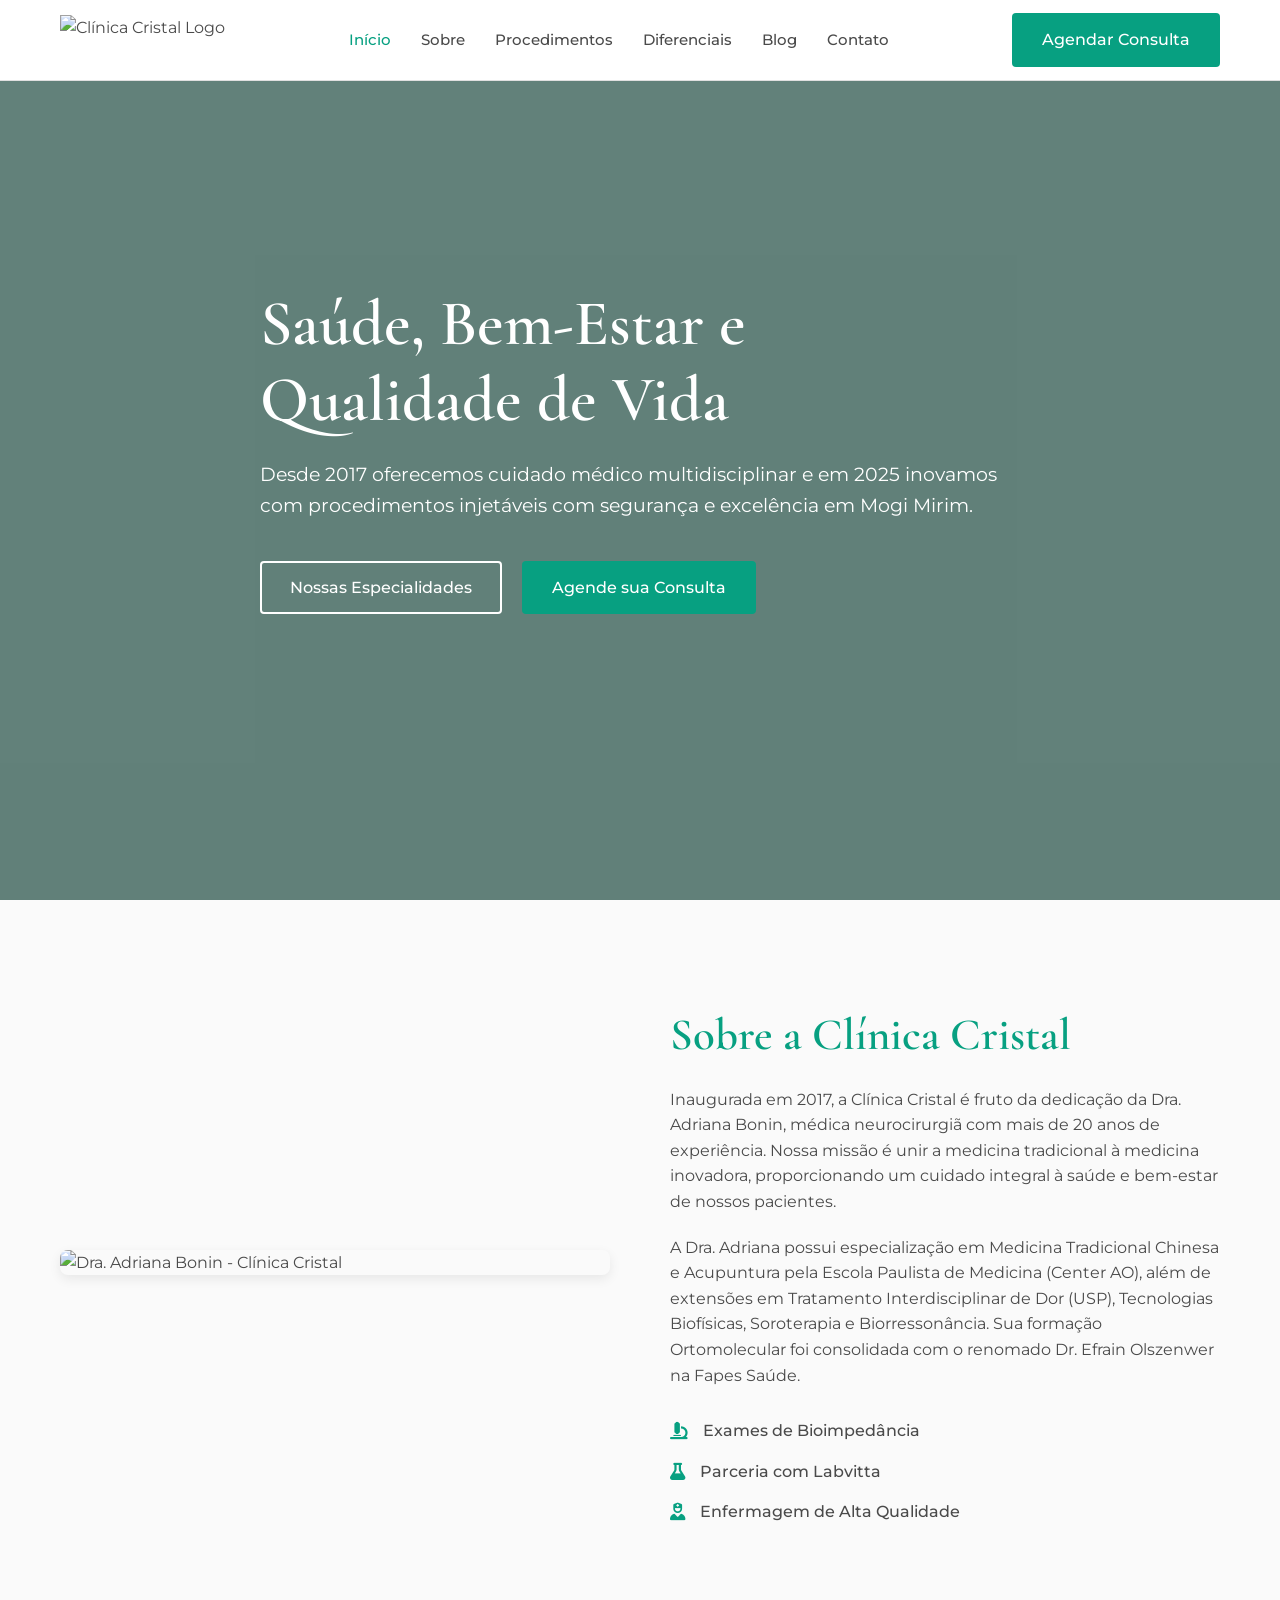
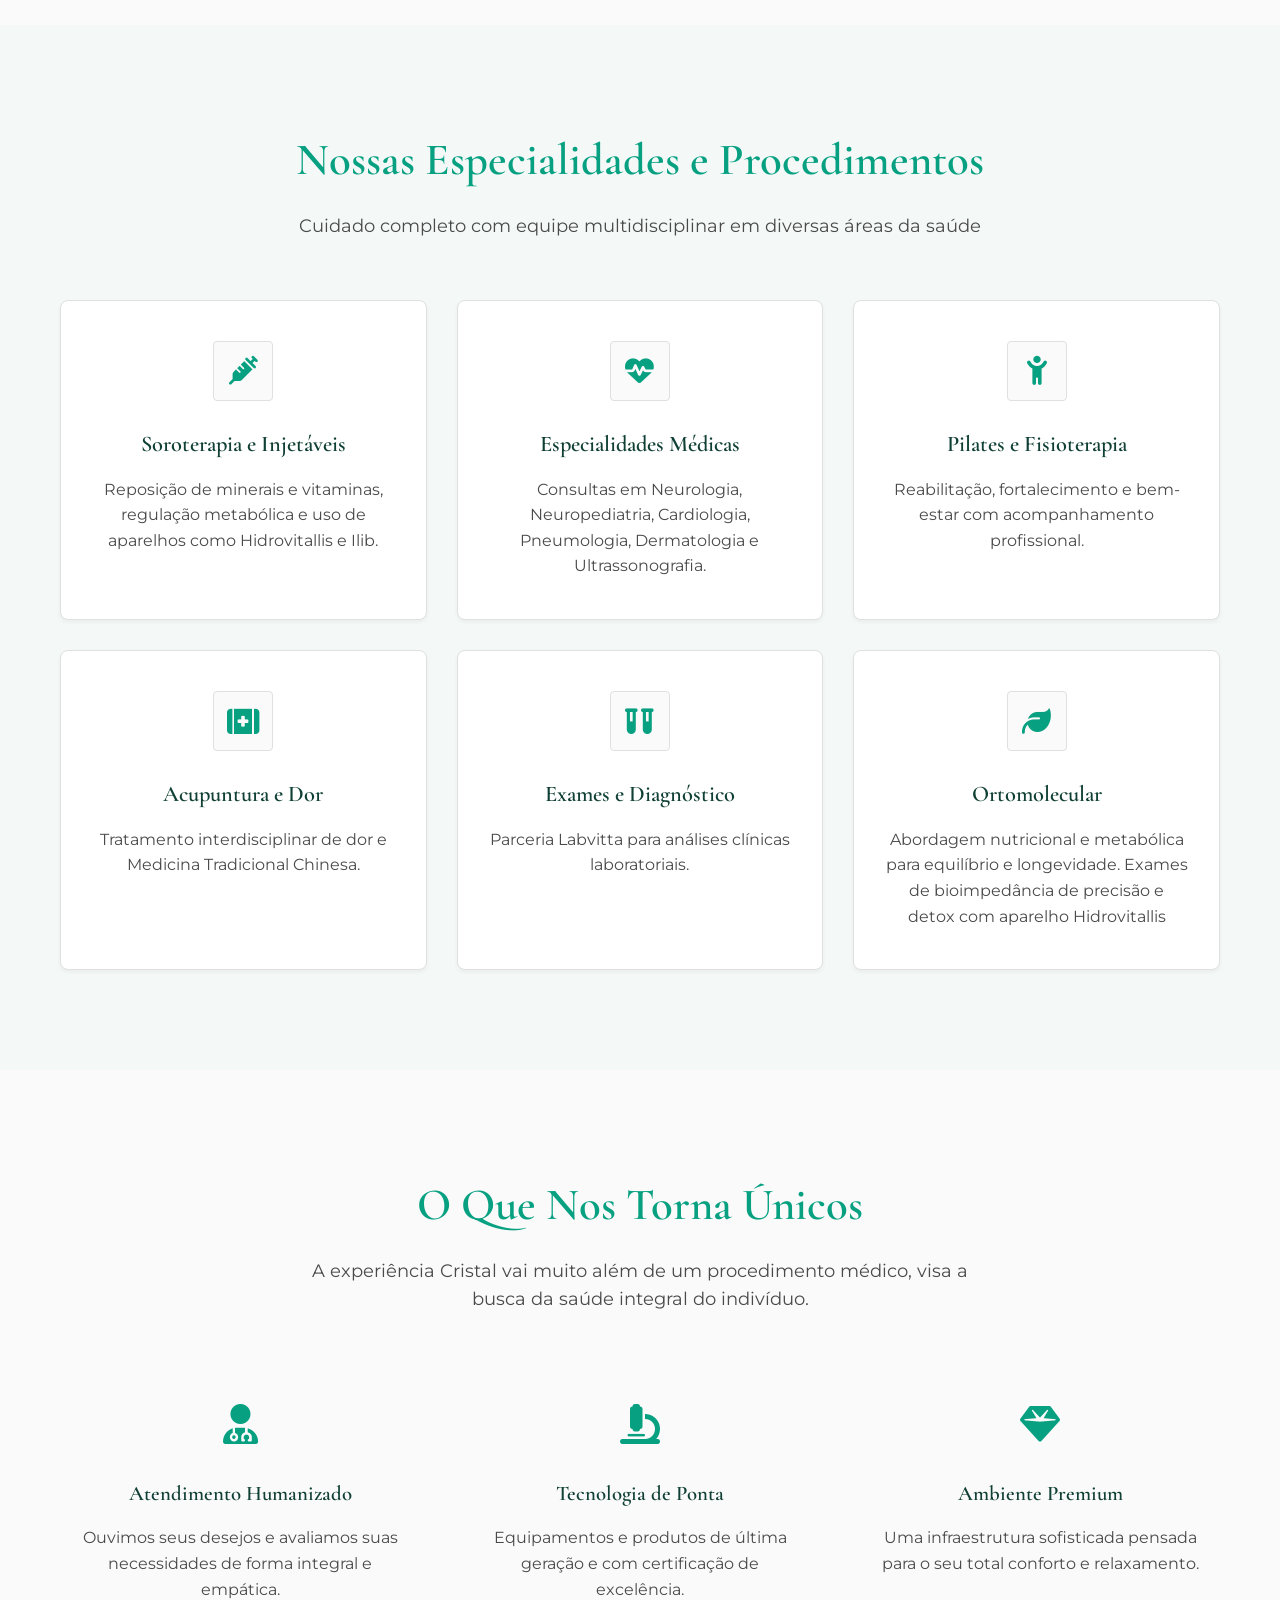
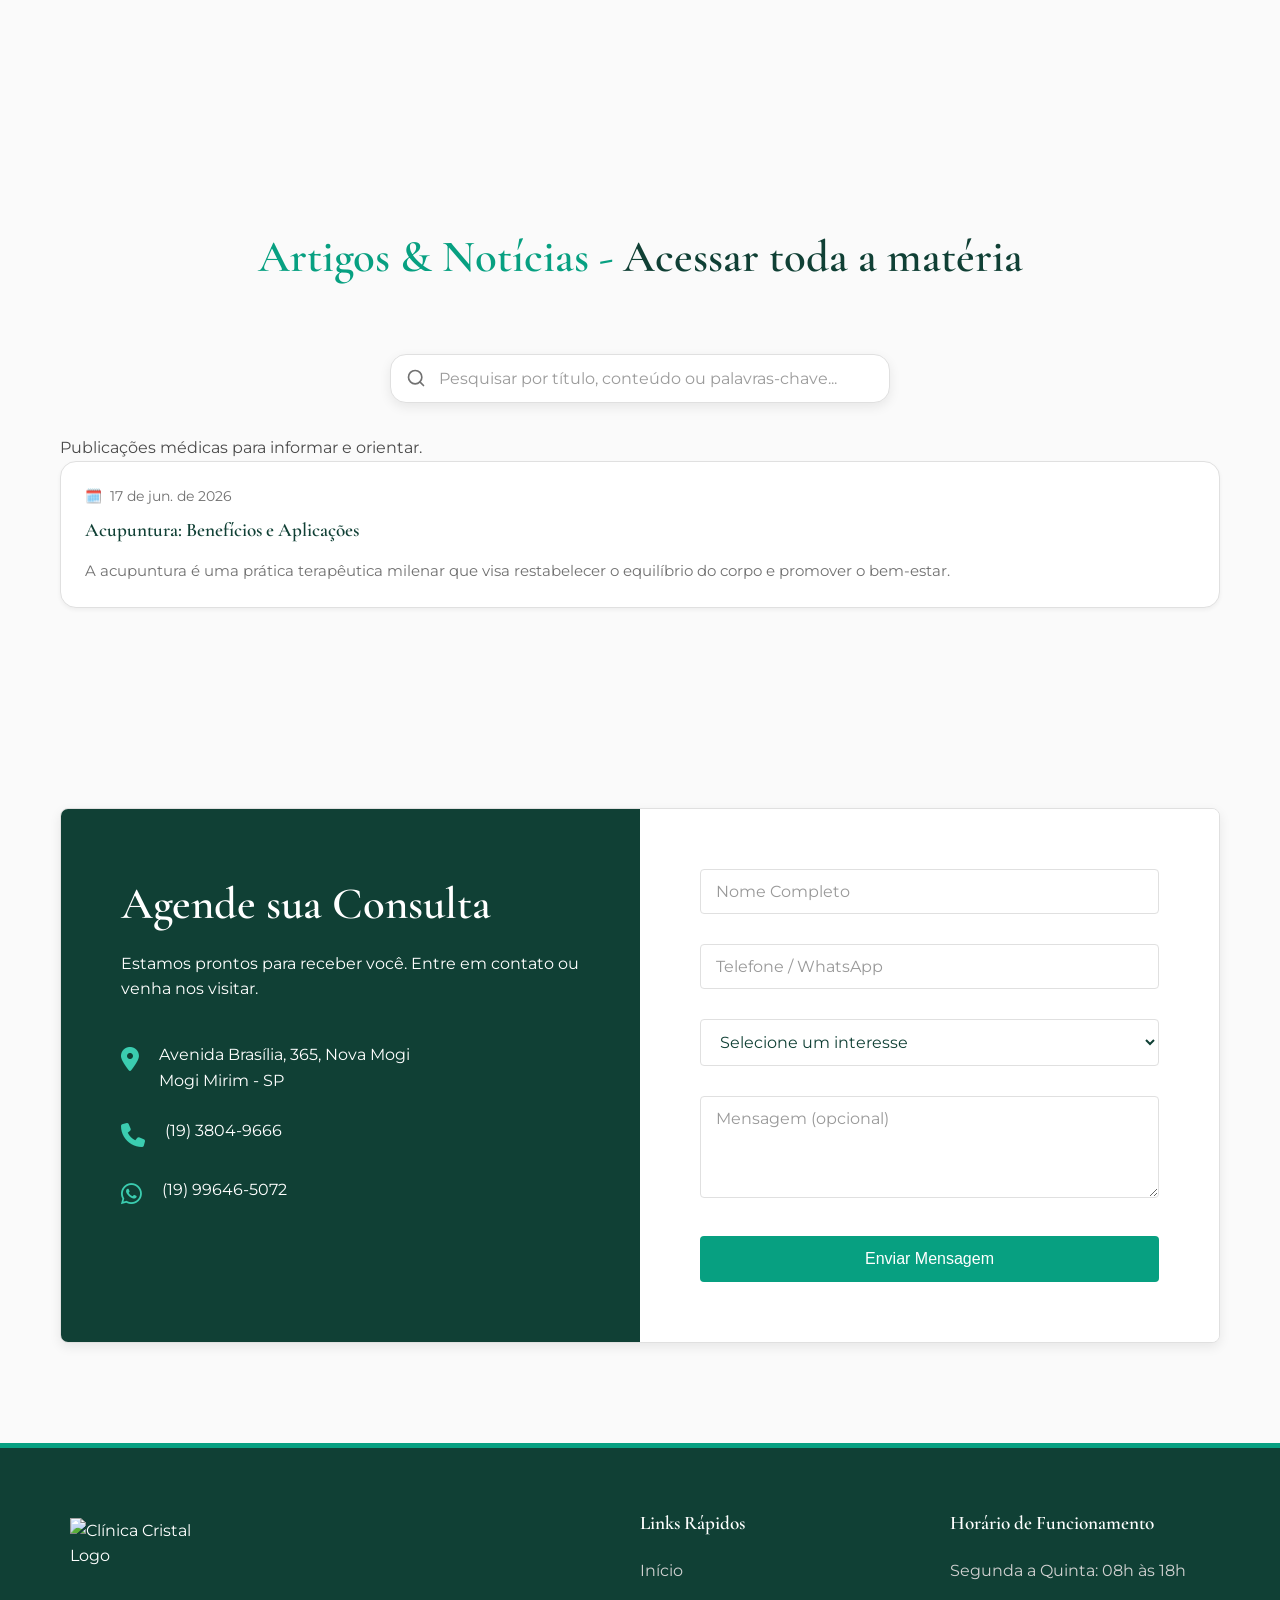
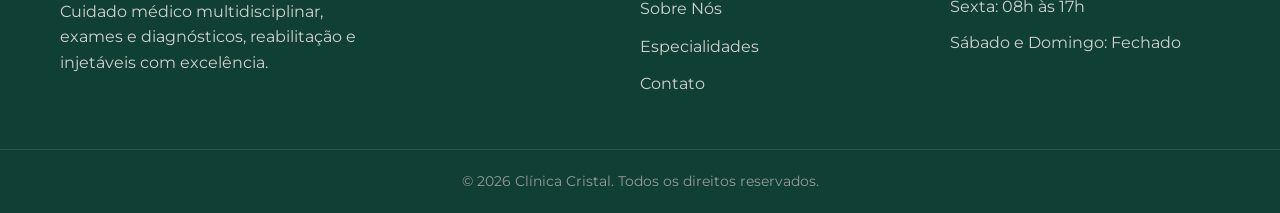
==== index.html @ c0a118e9 "fix: update operating hours in footer for accuracy" ====
<!DOCTYPE html>
<html lang="pt-BR">

<head>
    <meta charset="UTF-8">
    <meta name="viewport" content="width=device-width, initial-scale=1.0">
    <title>Clínica Cristal | Medicina e Injetáveis</title>
    <link rel="stylesheet" href="style.css">
    <link rel="icon" href="assets/favicon.ico" type="image/x-icon">
    <!-- Font Awesome for Icons -->
    <link rel="stylesheet" href="https://cdnjs.cloudflare.com/ajax/libs/font-awesome/6.4.0/css/all.min.css">
    <!-- Google Fonts -->
    <link
        href="https://fonts.googleapis.com/css2?family=Cormorant+Garamond:wght@400;600;700&family=Montserrat:wght@300;400;500;600&display=swap"
        rel="stylesheet">
</head>

<body>

    <!-- Header & Navigation -->
    <header class="header" id="header">
        <div class="container nav-container">
            <a href="#" class="logo">
                <img src="https://i.ibb.co/MyTZbSrk/logo.png" alt="Clínica Cristal Logo">
            </a>

            <nav class="navbar">
                <ul class="nav-menu">
                    <li class="nav-item"><a href="#home" class="nav-link">Início</a></li>
                    <li class="nav-item"><a href="#sobre" class="nav-link">Sobre</a></li>
                    <li class="nav-item"><a href="#servicos" class="nav-link">Procedimentos</a></li>
                    <li class="nav-item"><a href="#diferenciais" class="nav-link">Diferenciais</a></li>
                    <li class="nav-item"><a href="#blog" class="nav-link">Blog</a></li>
                    <li class="nav-item"><a href="#contato" class="nav-link">Contato</a></li>
                </ul>
            </nav>

            <a href="https://wa.me/5519996465072?text=Olá!%20Gostaria%20de%20agendar%20uma%20consulta" target="_blank"
                class="btn btn-primary header-btn">Agendar
                Consulta</a>

            <div class="hamburger" id="hamburger">
                <span class="bar"></span>
                <span class="bar"></span>
                <span class="bar"></span>
            </div>
        </div>
    </header>

    <!-- Hero Section -->
    <section class="hero" id="home">
        <div class="hero-overlay"></div>
        <div class="container hero-content reveal">
            <h1>Saúde, Bem-Estar e Qualidade de Vida</h1>
            <p>Desde 2017 oferecemos cuidado médico multidisciplinar e em 2025 inovamos com procedimentos injetáveis
                com segurança e
                excelência em Mogi Mirim.</p>
            <div class="hero-buttons">
                <a href="#servicos" class="btn btn-outline">Nossas Especialidades</a>
                <a href="https://wa.me/5519996465072?text=Olá!%20Gostaria%20de%20agendar%20uma%20consulta"
                    target="_blank" class="btn btn-primary">Agende sua Consulta</a>
            </div>
        </div>
    </section>

    <!-- Sobre Section -->
    <section class="sobre section" id="sobre">
        <div class="container sobre-container">
            <div class="sobre-img reveal-left">
                <!-- Imagem ilustrativa de uma clínica/médica -->
                <img src="https://i.ibb.co/LdQyZmXQ/faixada.jpg" alt="Dra. Adriana Bonin - Clínica Cristal">
            </div>
            <div class="sobre-text reveal-right">
                <h2 class="section-title">Sobre a Clínica Cristal</h2>
                <p>Inaugurada em 2017, a Clínica Cristal é fruto da dedicação da Dra. Adriana Bonin, médica
                    neurocirurgiã com mais de 20 anos de experiência. Nossa missão é unir a medicina tradicional à
                    medicina inovadora, proporcionando um cuidado integral à saúde e bem-estar de nossos pacientes.</p>
                <p>A Dra. Adriana possui especialização em Medicina Tradicional Chinesa e Acupuntura pela Escola
                    Paulista de Medicina (Center AO), além de extensões em Tratamento Interdisciplinar de Dor (USP),
                    Tecnologias Biofísicas, Soroterapia e Biorressonância. Sua formação Ortomolecular foi consolidada
                    com o renomado Dr. Efrain Olszenwer na Fapes Saúde.</p>
                <div class="sobre-features">
                    <div class="feature-item">
                        <i class="fa-solid fa-microscope"></i> Exames de Bioimpedância
                    </div>
                    <div class="feature-item">
                        <i class="fa-solid fa-flask"></i> Parceria com Labvitta
                    </div>
                    <div class="feature-item">
                        <i class="fa-solid fa-user-nurse"></i> Enfermagem de Alta Qualidade
                    </div>
                </div>
            </div>
        </div>
    </section>

    <!-- Serviços Section -->
    <section class="servicos section bg-light" id="servicos">
        <div class="container">
            <div class="section-header reveal">
                <h2 class="section-title">Nossas Especialidades e Procedimentos</h2>
                <p class="section-description">Cuidado completo com equipe multidisciplinar em diversas áreas da saúde
                </p>
            </div>

            <div class="servicos-grid">
                <!-- Card 1 -->
                <div class="servico-card reveal">
                    <div class="servico-icon">
                        <i class="fa-solid fa-syringe"></i>
                    </div>
                    <h3>Soroterapia e Injetáveis</h3>
                    <p>Reposição de minerais e vitaminas, regulação metabólica e uso de aparelhos como Hidrovitallis e
                        Ilib.
                    </p>
                </div>
                <!-- Card 2 -->
                <div class="servico-card reveal">
                    <div class="servico-icon">
                        <i class="fa-solid fa-heart-pulse"></i>
                    </div>
                    <h3>Especialidades Médicas</h3>
                    <p>Consultas em Neurologia, Neuropediatria, Cardiologia, Pneumologia, Dermatologia e
                        Ultrassonografia.</p>
                </div>
                <!-- Card 3 -->
                <div class="servico-card reveal">
                    <div class="servico-icon">
                        <i class="fa-solid fa-child-reaching"></i>
                    </div>
                    <h3>Pilates e Fisioterapia</h3>
                    <p>Reabilitação, fortalecimento e bem-estar com acompanhamento profissional.</p>
                </div>
                <!-- Card 4 -->
                <div class="servico-card reveal">
                    <div class="servico-icon">
                        <i class="fa-solid fa-kit-medical"></i>
                    </div>
                    <h3>Acupuntura e Dor</h3>
                    <p>Tratamento interdisciplinar de dor e Medicina Tradicional Chinesa.</p>
                </div>
                <!-- Card 5 -->
                <div class="servico-card reveal">
                    <div class="servico-icon">
                        <i class="fa-solid fa-vials"></i>
                    </div>
                    <h3>Exames e Diagnóstico</h3>
                    <p>Parceria Labvitta para análises clínicas laboratoriais.</p>
                </div>
                <!-- Card 6 -->
                <div class="servico-card reveal">
                    <div class="servico-icon">
                        <i class="fa-solid fa-leaf"></i>
                    </div>
                    <h3>Ortomolecular</h3>
                    <p>Abordagem nutricional e metabólica para equilíbrio e longevidade. Exames de bioimpedância de
                        precisão e detox com aparelho Hidrovitallis</p>
                </div>
            </div>
        </div>
    </section>

    <!-- Diferenciais Section -->
    <section class="diferenciais section" id="diferenciais">
        <div class="container">
            <div class="section-header reveal">
                <h2 class="section-title">O Que Nos Torna Únicos</h2>
                <p class="section-description">A experiência Cristal vai muito além de um procedimento médico, visa a
                    busca da saúde integral do indivíduo.</p>
            </div>

            <div class="diferenciais-grid">
                <div class="diferencial-item reveal">
                    <div class="dif-icon">
                        <i class="fa-solid fa-user-doctor"></i>
                    </div>
                    <h4>Atendimento Humanizado</h4>
                    <p>Ouvimos seus desejos e avaliamos suas necessidades de forma integral e empática.</p>
                </div>
                <div class="diferencial-item reveal">
                    <div class="dif-icon">
                        <i class="fa-solid fa-microscope"></i>
                    </div>
                    <h4>Tecnologia de Ponta</h4>
                    <p>Equipamentos e produtos de última geração e com certificação de excelência.</p>
                </div>
                <div class="diferencial-item reveal">
                    <div class="dif-icon">
                        <i class="fa-solid fa-gem"></i>
                    </div>
                    <h4>Ambiente Premium</h4>
                    <p>Uma infraestrutura sofisticada pensada para o seu total conforto e relaxamento.</p>
                </div>
            </div>
        </div>
    </section>

    <!-- blog Section -->
    <section id="blog" class="section reveal">
        <div class="section-header reveal">
            <h2 class="section-title">Artigos & Notícias - <a href="post.html"><span class="acessar-materia">Acessar
                        toda a
                        matéria</span></a></h2>
        </div>
        <div class="container">


            <!-- Barra de Pesquisa -->
            <div class="search-container">
                <div class="search-wrapper">
                    <svg class="search-icon" xmlns="http://www.w3.org/2000/svg" width="20" height="20"
                        viewBox="0 0 24 24" fill="none" stroke="currentColor" stroke-width="2" stroke-linecap="round"
                        stroke-linejoin="round">
                        <circle cx="11" cy="11" r="8" />
                        <path d="m21 21-4.35-4.35" />
                    </svg>
                    <input type="text" id="searchInput" placeholder="Pesquisar por título ou conteúdo..."
                        class="search-input" aria-label="Pesquisar artigos">
                    <button id="clearSearch" class="clear-btn" aria-label="Limpar pesquisa" title="Limpar pesquisa">
                        <svg xmlns="http://www.w3.org/2000/svg" width="16" height="16" viewBox="0 0 24 24" fill="none"
                            stroke="currentColor" stroke-width="2" stroke-linecap="round" stroke-linejoin="round">
                            <line x1="18" y1="6" x2="6" y2="18" />
                            <line x1="6" y1="6" x2="18" y2="18" />
                        </svg>
                    </button>
                </div>
            </div>

            <p class="section-sub">Publicações médicas para informar e orientar.</p>
            <div id="posts" class="grid posts"></div>
            <p id="no-posts" class="muted" hidden>Nenhuma publicação encontrada.</p>
            <p class="muted small">
            </p>
        </div>
    </section>

    <!-- Contato Section -->
    <section class="contato section" id="contato">
        <div class="container">
            <div class="contato-container glass-panel reveal">
                <div class="contato-info">
                    <h2 class="section-title text-left">Agende sua Consulta</h2>
                    <p>Estamos prontos para receber você. Entre em contato ou venha nos visitar.</p>

                    <ul class="info-list">
                        <li>
                            <a href="https://maps.app.goo.gl/HisZMVXfd8JZpuFA6" target="_blank" style="color: inherit;">
                                <i class="fa-solid fa-location-dot"></i>
                            </a>
                            <span>Avenida Brasília, 365, Nova Mogi<br>Mogi Mirim - SP</span>
                        </li>
                        <li>
                            <a href="tel:(19) 3804-9666" style="color: inherit;">
                                <i class="fa-solid fa-phone"></i>
                            </a>
                            <span>(19) 3804-9666</span>
                        </li>
                        <li>
                            <a href="https://wa.me/5519996465072?text=Olá!%20Gostaria%20de%20agendar%20uma%20consulta"
                                target="_blank" style="color: inherit;">
                                <i class="fa-brands fa-whatsapp"></i>
                            </a>
                            <span>(19) 99646-5072</span>
                        </li>
                    </ul>

                    <!-- <div class="social-links">
                        <a href="#"><i class="fa-brands fa-instagram"></i></a>
                        <a href="#"><i class="fa-brands fa-facebook-f"></i></a>
                        <a href="#"><i class="fa-brands fa-tiktok"></i></a>
                    </div> -->
                </div>

                <div class="contato-form">
                    <form id="contactForm">
                        <div class="input-group">
                            <input type="text" id="nome" required placeholder="Nome Completo">
                        </div>
                        <div class="input-group">
                            <input type="tel" id="telefone" required placeholder="Telefone / WhatsApp">
                        </div>
                        <div class="input-group">
                            <select id="interesse" required>
                                <option value="" disabled selected>Selecione um interesse</option>
                                <option value="avaliacao">Avaliação Médica</option>
                                <option value="eeg">Exame de EEG</option>
                                <option value="ortomolecular">Avaliação Ortomolecular</option>
                                <option value="bioimpedancia">Bioimpedância</option>
                                <option value="soroterapia">Soroterapia</option>
                                <option value="outro">Outros / Avaliação</option>
                            </select>
                        </div>
                        <div class="input-group">
                            <textarea id="mensagem" rows="4" required placeholder="Mensagem (opcional)"></textarea>
                        </div>
                        <button type="submit" class="btn btn-primary btn-block">Enviar
                            Mensagem</button>
                    </form>
                </div>
            </div>
        </div>
    </section>

    <!-- Footer -->
    <footer class="footer">
        <div class="container footer-container">
            <div class="footer-brand">
                <img src="https://i.ibb.co/MyTZbSrk/logo.png" alt="Clínica Cristal Logo" class="footer-logo">
                <p>Cuidado médico multidisciplinar, exames e diagnósticos, reabilitação e injetáveis com excelência.</p>
            </div>
            <div class="footer-links">
                <h4>Links Rápidos</h4>
                <ul>
                    <li><a href="#home">Início</a></li>
                    <li><a href="#sobre">Sobre Nós</a></li>
                    <li><a href="#servicos">Especialidades</a></li>
                    <li><a href="#contato">Contato</a></li>
                </ul>
            </div>
            <div class="footer-horario">
                <h4>Horário de Funcionamento</h4>
                <p>Segunda a Quinta: 08h às 18h</p>
                <p>Sexta: 08h às 17h</p>
                <p>Sábado e Domingo: Fechado</p>
            </div>
        </div>
        <div class="footer-bottom">
            <p>&copy; 2026 Clínica Cristal. Todos os direitos reservados.</p>
        </div>
    </footer>

    <script src="script.js"></script>
</body>

</html>
---- style.css ----
/* =========================================
   Variáveis e Reset
   ========================================= */
:root {
    /* Paleta de Cores baseada na logo */
    --color-primary: #07A081;
    /* Verde esmeralda forte */
    --color-secondary: #3BCDB0;
    /* Verde água claro */
    --color-dark: #104035;
    /* Verde muito escuro para contraste */
    --color-text: #4A4A4A;
    /* Cinza escuro para textos longos */
    --color-light: #FAFAFA;
    /* Fundo principal */
    --color-white: #FFFFFF;
    /* Superfícies */
    --color-gray: #E0E0E0;
    /* Bordas e linhas sutis */

    /* Fontes */
    --font-heading: 'Cormorant Garamond', serif;
    /* Elegante para títulos */
    --font-body: 'Montserrat', sans-serif;
    /* Limpa e moderna para textos */

    /* Sombras e Efeitos */
    --shadow-sm: 0 2px 4px rgba(0, 0, 0, 0.05);
    --shadow-md: 0 4px 12px rgba(0, 0, 0, 0.08);
    --shadow-hover: 0 8px 24px rgba(0, 0, 0, 0.12);
    --transition: all 0.3s ease;

    /* Bordas mais sérias/tradicionais */
    --radius-sm: 4px;
    --radius-md: 8px;
    --radius-lg: 1rem;

    /* Cores de suporte */
    --color-muted: #717171;
}

* {
    margin: 0;
    padding: 0;
    box-sizing: border-box;
}

html {
    scroll-behavior: smooth;
}

body {
    font-family: var(--font-body);
    color: var(--color-text);
    background-color: var(--color-light);
    line-height: 1.6;
    overflow-x: hidden;
}

h1,
h2,
h3,
h4,
h5,
h6 {
    font-family: var(--font-heading);
    color: var(--color-dark);
    font-weight: 600;
}

a {
    text-decoration: none;
    color: inherit;
    transition: var(--transition);
}

ul {
    list-style: none;
}

img {
    max-width: 100%;
    display: block;
}

.container {
    max-width: 1200px;
    margin: 0 auto;
    padding: 0 20px;
}

.section {
    padding: 100px 0;
}

.section-header {
    text-align: center;
    margin-bottom: 60px;
}

.section-title {
    font-size: 2.8rem;
    margin-bottom: 15px;
    color: var(--color-primary);
}

.section-subtitle {
    font-size: 1.5rem;
    margin-bottom: 20px;
    font-family: var(--font-body);
    font-weight: 300;
}

.section-description {
    max-width: 700px;
    margin: 0 auto;
    font-size: 1.1rem;
}

.bg-light {
    background-color: #F4F9F8;
}

/* =========================================
   Botões
   ========================================= */
.btn {
    display: inline-block;
    padding: 12px 28px;
    border-radius: var(--radius-sm);
    font-weight: 500;
    cursor: pointer;
    text-align: center;
    transition: var(--transition);
    font-size: 1rem;
    border: 2px solid transparent;
}

.btn-primary {
    background: var(--color-primary);
    color: var(--color-white);
}

.btn-primary:hover {
    background: var(--color-dark);
    color: var(--color-white);
}

.btn-outline {
    background: transparent;
    border-color: var(--color-white);
    color: var(--color-white);
}

.btn-outline:hover {
    background: var(--color-white);
    color: var(--color-primary);
}

.btn-block {
    display: block;
    width: 100%;
}

/* =========================================
   Header & Navegação
   ========================================= */
.header {
    position: fixed;
    top: 0;
    left: 0;
    width: 100%;
    z-index: 1000;
    background: var(--color-white);
    border-bottom: 1px solid var(--color-gray);
    transition: var(--transition);
}

.header.scrolled {
    padding: 10px 0;
    box-shadow: var(--shadow-sm);
}

.nav-container {
    display: flex;
    justify-content: space-between;
    align-items: center;
    height: 80px;
}

.logo img {
    height: 50px;
    width: auto;
    object-fit: contain;
}

.nav-menu {
    display: flex;
    gap: 30px;
}

.nav-link {
    font-size: 0.95rem;
    font-weight: 500;
    color: var(--color-text);
    position: relative;
    padding: 5px 0;
}

.nav-link:hover,
.nav-link.active {
    color: var(--color-primary);
}

.hamburger {
    display: none;
    cursor: pointer;
}

.hamburger .bar {
    display: block;
    width: 25px;
    height: 3px;
    margin: 5px auto;
    transition: all 0.3s ease-in-out;
    background-color: var(--color-dark);
}

/* =========================================
   Hero Section
   ========================================= */
.hero {
    height: 100vh;
    display: flex;
    align-items: center;
    position: relative;
    background: url('https://i.ibb.co/qYrzXk3W/recepcao.jpg') center/cover no-repeat;
}

.hero-overlay {
    position: absolute;
    top: 0;
    left: 0;
    width: 100%;
    height: 100%;
    background: rgba(16, 64, 53, 0.65);
    /* Cor sólida mais escura, sem gradiente complexo */
}

.hero-content {
    position: relative;
    z-index: 1;
    color: var(--color-white);
    max-width: 800px;
}

.hero-content h1 {
    font-size: 4rem;
    line-height: 1.2;
    margin-bottom: 20px;
    color: var(--color-white);
}

.hero-content p {
    font-size: 1.2rem;
    margin-bottom: 40px;
    font-weight: 400;
}

.hero-buttons {
    display: flex;
    gap: 20px;
}

/* =========================================
   Sobre Section
   ========================================= */
.sobre-container {
    display: grid;
    grid-template-columns: 1fr 1fr;
    gap: 60px;
    align-items: center;
}

.sobre-img {
    position: relative;
}

.sobre-img img {
    border-radius: var(--radius-md);
    box-shadow: var(--shadow-md);
}

.sobre-text p {
    margin-bottom: 20px;
}

.sobre-features {
    margin-top: 30px;
    display: grid;
    grid-template-columns: 1fr;
    gap: 15px;
}

.feature-item {
    display: flex;
    align-items: center;
    gap: 15px;
    font-weight: 500;
}

.feature-item i {
    color: var(--color-primary);
    font-size: 1.1rem;
}

/* =========================================
   Serviços Section
   ========================================= */
.servicos-grid {
    display: grid;
    grid-template-columns: repeat(auto-fit, minmax(300px, 1fr));
    gap: 30px;
}

.servico-card {
    background: var(--color-white);
    padding: 40px 30px;
    border-radius: var(--radius-md);
    box-shadow: var(--shadow-sm);
    transition: var(--transition);
    text-align: center;
    border: 1px solid var(--color-gray);
    position: relative;
}

.servico-card:hover {
    box-shadow: var(--shadow-hover);
    border-color: var(--color-primary);
}

.servico-icon {
    width: 60px;
    height: 60px;
    border-radius: var(--radius-sm);
    background: var(--color-light);
    display: flex;
    align-items: center;
    justify-content: center;
    margin: 0 auto 25px;
    color: var(--color-primary);
    font-size: 1.8rem;
    border: 1px solid var(--color-gray);
    transition: var(--transition);
}

.servico-card:hover .servico-icon {
    background: var(--color-primary);
    color: var(--color-white);
    border-color: var(--color-primary);
}

.servico-card h3 {
    margin-bottom: 15px;
    font-size: 1.4rem;
}

/* =========================================
   Diferenciais Section
   ========================================= */
.diferenciais-grid {
    display: grid;
    grid-template-columns: repeat(3, 1fr);
    gap: 40px;
    text-align: center;
}

.diferencial-item {
    padding: 20px;
}

.dif-icon {
    font-size: 2.5rem;
    color: var(--color-primary);
    margin-bottom: 20px;
}

.diferencial-item h4 {
    font-size: 1.3rem;
    margin-bottom: 15px;
}

/* =========================================
   Blog Section
   ========================================= */
.blogs-grid {
    display: grid;
    grid-template-columns: repeat(auto-fit, minmax(300px, 1fr));
    gap: 30px;
}

.posts {
    grid-template-columns: repeat(auto-fit, minmax(260px, 1fr));
}

.acessar-materia {
    color: var(--color-dark);
}

.post-card {
    background: var(--color-white);
    border: 1px solid var(--color-gray);
    border-radius: var(--radius-lg);
    padding: 1.5rem;
    box-shadow: var(--shadow-sm);
    transition: var(--transition);
}

.post-card:hover {
    box-shadow: var(--shadow-md);
    border-color: var(--color-primary);
}

.post-card h3 {
    margin: 0.5rem 0 0.8rem;
    font-size: 1.2rem;
}

.post-card p {
    color: var(--color-muted);
    font-size: 0.95rem;
}

.post-meta {
    display: flex;
    gap: 0.5rem;
    align-items: center;
    font-size: 0.85rem;
    color: var(--color-muted);
}

/* Barra de Pesquisa */
.search-container {
    margin: 0.6rem 0 2rem;
    display: flex;
    justify-content: center;
}

.search-wrapper {
    position: relative;
    width: 100%;
    max-width: 500px;
    display: flex;
    align-items: center;
}

.search-input {
    width: 100%;
    padding: 0.875rem 1rem 0.875rem 3rem;
    border: 1px solid var(--color-gray);
    border-radius: var(--radius-lg);
    background: var(--color-white);
    color: var(--color-text);
    font-size: 1rem;
    font-family: inherit;
    transition: all 0.2s ease;
    box-shadow: var(--shadow-md);
}

.search-input:focus {
    outline: none;
    border-color: var(--color-primary);
    box-shadow: 0 0 0 3px rgba(7, 160, 129, 0.1);
    background: var(--color-white);
}

.search-input::placeholder {
    color: var(--color-muted);
    opacity: 0.7;
}

.search-icon {
    position: absolute;
    left: 1rem;
    color: var(--color-muted);
    pointer-events: none;
    z-index: 1;
    transition: color 0.2s ease;
}

.search-input:focus+.search-icon,
.search-wrapper:focus-within .search-icon {
    color: var(--color-primary);
}

.clear-btn {
    position: absolute;
    right: 0.75rem;
    background: none;
    border: none;
    color: var(--color-muted);
    cursor: pointer;
    padding: 0.25rem;
    border-radius: 50%;
    display: flex;
    align-items: center;
    justify-content: center;
    transition: all 0.2s ease;
    opacity: 0;
    transform: scale(0.8);
    min-width: 44px;
    min-height: 44px;
    touch-action: manipulation;
    -webkit-tap-highlight-color: transparent;
}

.clear-btn:hover {
    color: var(--color-text);
    background: var(--color-light);
}

.clear-btn.visible {
    opacity: 1;
    transform: scale(1);
}

.paciente-info {
    display: flex;
    align-items: center;
    gap: 15px;
    border-top: 1px solid var(--color-light);
    padding-top: 20px;
}

.paciente-foto {
    width: 45px;
    height: 45px;
    background: var(--color-light);
    color: var(--color-primary);
    border-radius: var(--radius-sm);
    display: flex;
    align-items: center;
    justify-content: center;
    font-size: 1.2rem;
    font-weight: 600;
    border: 1px solid var(--color-gray);
}

.estrelas i {
    color: #F5A623;
    font-size: 0.9rem;
}

/* =========================================
   Contato Section
   ========================================= */
.contato {
    background-color: var(--color-light);
}

.contato-container {
    display: grid;
    grid-template-columns: 1fr 1fr;
    background: var(--color-white);
    border-radius: var(--radius-md);
    overflow: hidden;
    box-shadow: var(--shadow-md);
    border: 1px solid var(--color-gray);
}

.contato-info {
    padding: 60px;
    background: var(--color-dark);
    color: var(--color-white);
}

.contato-info .section-title {
    color: var(--color-white);
    margin-bottom: 10px;
}

.info-list {
    margin: 40px 0;
}

.info-list li {
    display: flex;
    align-items: flex-start;
    gap: 20px;
    margin-bottom: 25px;
}

.info-list i {
    font-size: 1.5rem;
    color: var(--color-secondary);
    margin-top: 5px;
}

.social-links {
    display: flex;
    gap: 15px;
}

.social-links a {
    width: 40px;
    height: 40px;
    border-radius: var(--radius-sm);
    background: rgba(255, 255, 255, 0.1);
    display: flex;
    align-items: center;
    justify-content: center;
    transition: var(--transition);
}

.social-links a:hover {
    background: var(--color-primary);
}

.contato-form {
    padding: 60px;
    background: var(--color-white);
}

.input-group {
    position: relative;
    margin-bottom: 30px;
}

.input-group input,
.input-group textarea,
.input-group select {
    width: 100%;
    padding: 12px 15px;
    font-size: 1rem;
    color: var(--color-dark);
    border: 1px solid var(--color-gray);
    border-radius: var(--radius-sm);
    outline: none;
    background: var(--color-white);
    transition: border-color 0.3s;
    font-family: var(--font-body);
}

.input-group select {
    cursor: pointer;
}

.input-group label {
    display: none;
    /* Rótulos flutuantes removidos para um visual mais tradicional */
}

/* Fallback: ajustando o placeholder para aparecer já que removemos a label flutuante no CSS */
.input-group input::placeholder,
.input-group textarea::placeholder {
    color: #999;
}

.input-group input:focus,
.input-group textarea:focus,
.input-group select:focus {
    border-color: var(--color-primary);
}

/* =========================================
   Footer
   ========================================= */
.footer {
    background: var(--color-dark);
    color: var(--color-white);
    padding: 60px 0 20px;
    border-top: 5px solid var(--color-primary);
}

.footer-container {
    display: grid;
    grid-template-columns: 2fr 1fr 1fr;
    gap: 40px;
    margin-bottom: 40px;
}

.footer-brand .footer-logo {
    max-width: 180px;
    margin-bottom: 20px;
    padding: 10px;
    border-radius: var(--radius-sm);
}

.footer-brand p {
    color: #D1D1D1;
    max-width: 300px;
}

.footer h4 {
    font-size: 1.2rem;
    margin-bottom: 20px;
    color: var(--color-white);
}

.footer-links ul li {
    margin-bottom: 12px;
}

.footer-links ul li a {
    color: #D1D1D1;
}

.footer-links ul li a:hover {
    color: var(--color-secondary);
}

.footer-horario p {
    color: #D1D1D1;
    margin-bottom: 10px;
}

.footer-bottom {
    text-align: center;
    padding-top: 20px;
    border-top: 1px solid rgba(255, 255, 255, 0.1);
    color: #999;
    font-size: 0.9rem;
}

/* =========================================
   Animações (Reveal simplificado)
   ========================================= */
/* Reduzidas para apenas um Fade-in sutil, sem movimentação */
.reveal,
.reveal-left,
.reveal-right {
    opacity: 0;
    transition: opacity 0.6s ease-in-out;
}

.reveal.active,
.reveal-left.active,
.reveal-right.active {
    opacity: 1;
}

/* --- ESTILOS ESPECÍFICOS DA PÁGINA CLÍNICA --- */

/* Hero/Cabeçalho da Página */
.clinica-hero {
    padding: 160px 0 100px;
    background: linear-gradient(rgba(16, 64, 53, 0.85), rgba(16, 64, 53, 0.85)), url('https://i.ibb.co/qYrzXk3W/recepcao.jpg') center/cover no-repeat;
    color: var(--color-white);
    text-align: center;
}

.clinica-hero h1 {
    font-size: 3.8rem;
    color: var(--color-white);
    margin-bottom: 15px;
}

.clinica-hero p {
    font-size: 1.2rem;
    max-width: 700px;
    margin: 0 auto;
    font-weight: 300;
    opacity: 0.9;
    line-height: 1.6;
}

/* Ajustes da Seção de Introdução */
.intro-features {
    margin-top: 30px;
    display: flex;
    flex-direction: column;
    gap: 20px;
}

.intro-feature-item {
    display: flex;
    align-items: flex-start;
    gap: 15px;
}

.intro-feature-item i {
    color: var(--color-primary);
    font-size: 1.4rem;
    margin-top: 3px;
    width: 24px;
    text-align: center;
}

.intro-feature-item h4 {
    font-size: 1.15rem;
    margin-bottom: 5px;
    font-family: var(--font-body);
    font-weight: 600;
}

.intro-feature-item p {
    margin-bottom: 0 !important;
    font-size: 0.95rem;
    color: var(--color-text);
}

/* Galeria de Fotos Moderna (Grid) */
.gallery-grid {
    display: grid;
    grid-template-columns: repeat(auto-fit, minmax(340px, 1fr));
    gap: 30px;
    margin-top: 40px;
}

.gallery-card {
    background: var(--color-white);
    border-radius: var(--radius-md);
    overflow: hidden;
    box-shadow: var(--shadow-sm);
    border: 1px solid var(--color-gray);
    transition: var(--transition);
}

.gallery-card:hover {
    box-shadow: var(--shadow-hover);
    border-color: var(--color-primary);
    transform: translateY(-5px);
}

.gallery-img-wrapper {
    position: relative;
    overflow: hidden;
    aspect-ratio: 16 / 10;
}

.gallery-img-wrapper img {
    width: 100%;
    height: 100%;
    object-fit: cover;
    transition: var(--transition);
}

.gallery-card:hover .gallery-img-wrapper img {
    transform: scale(1.05);
}

.gallery-caption {
    padding: 25px;
}

.gallery-caption h3 {
    font-size: 1.3rem;
    color: var(--color-dark);
    margin-bottom: 8px;
    font-family: var(--font-heading);
    font-weight: 600;
}

.gallery-caption p {
    font-size: 0.95rem;
    color: var(--color-muted);
    line-height: 1.6;
    margin: 0;
}

/* CTA Section */
.cta-section {
    background: var(--color-dark);
    color: var(--color-white);
    text-align: center;
    padding: 80px 0;
}

.cta-section h2 {
    color: var(--color-white);
    font-size: 2.5rem;
    margin-bottom: 15px;
}

.cta-section p {
    font-size: 1.15rem;
    max-width: 600px;
    margin: 0 auto 30px;
    font-weight: 300;
    opacity: 0.9;
}

/* =========================================
   Responsividade
   ========================================= */
@media (max-width: 992px) {
    .hero-content h1 {
        font-size: 3.2rem;
    }

    .sobre-container {
        grid-template-columns: 1fr;
    }

    .sobre-img {
        margin-top: 40px;
    }

    .diferenciais-grid {
        grid-template-columns: 1fr;
    }

    .contato-container {
        grid-template-columns: 1fr;
    }

    .footer-container {
        grid-template-columns: 1fr 1fr;
    }
}

@media (max-width: 768px) {
    .hamburger {
        display: block;
    }

    .hamburger.active .bar:nth-child(2) {
        opacity: 0;
    }

    .hamburger.active .bar:nth-child(1) {
        transform: translateY(8px) rotate(45deg);
    }

    .hamburger.active .bar:nth-child(3) {
        transform: translateY(-8px) rotate(-45deg);
    }

    .nav-menu {
        position: fixed;
        left: -100%;
        top: 80px;
        gap: 0;
        flex-direction: column;
        background-color: var(--color-white);
        width: 100%;
        text-align: center;
        transition: 0.3s;
        box-shadow: 0 10px 10px rgba(0, 0, 0, 0.1);
        padding-bottom: 20px;
        border-top: 1px solid var(--color-gray);
    }

    .nav-menu.active {
        left: 0;
    }

    .nav-item {
        margin: 16px 0;
    }

    .header-btn {
        display: none;
    }

    .hero-content h1 {
        font-size: 2.5rem;
    }

    .hero-buttons {
        flex-direction: column;
    }

    .footer-container {
        grid-template-columns: 1fr;
    }

    .clinica-hero {
        padding: 130px 0 70px;
    }

    .clinica-hero h1 {
        font-size: 2.6rem;
    }

    .gallery-grid {
        grid-template-columns: 1fr;
    }
}

@media (max-width: 480px) {
    .section {
        padding: 60px 0;
    }

    .section-title {
        font-size: 2rem;
    }

    .contato-info,
    .contato-form {
        padding: 40px 20px;
    }
}
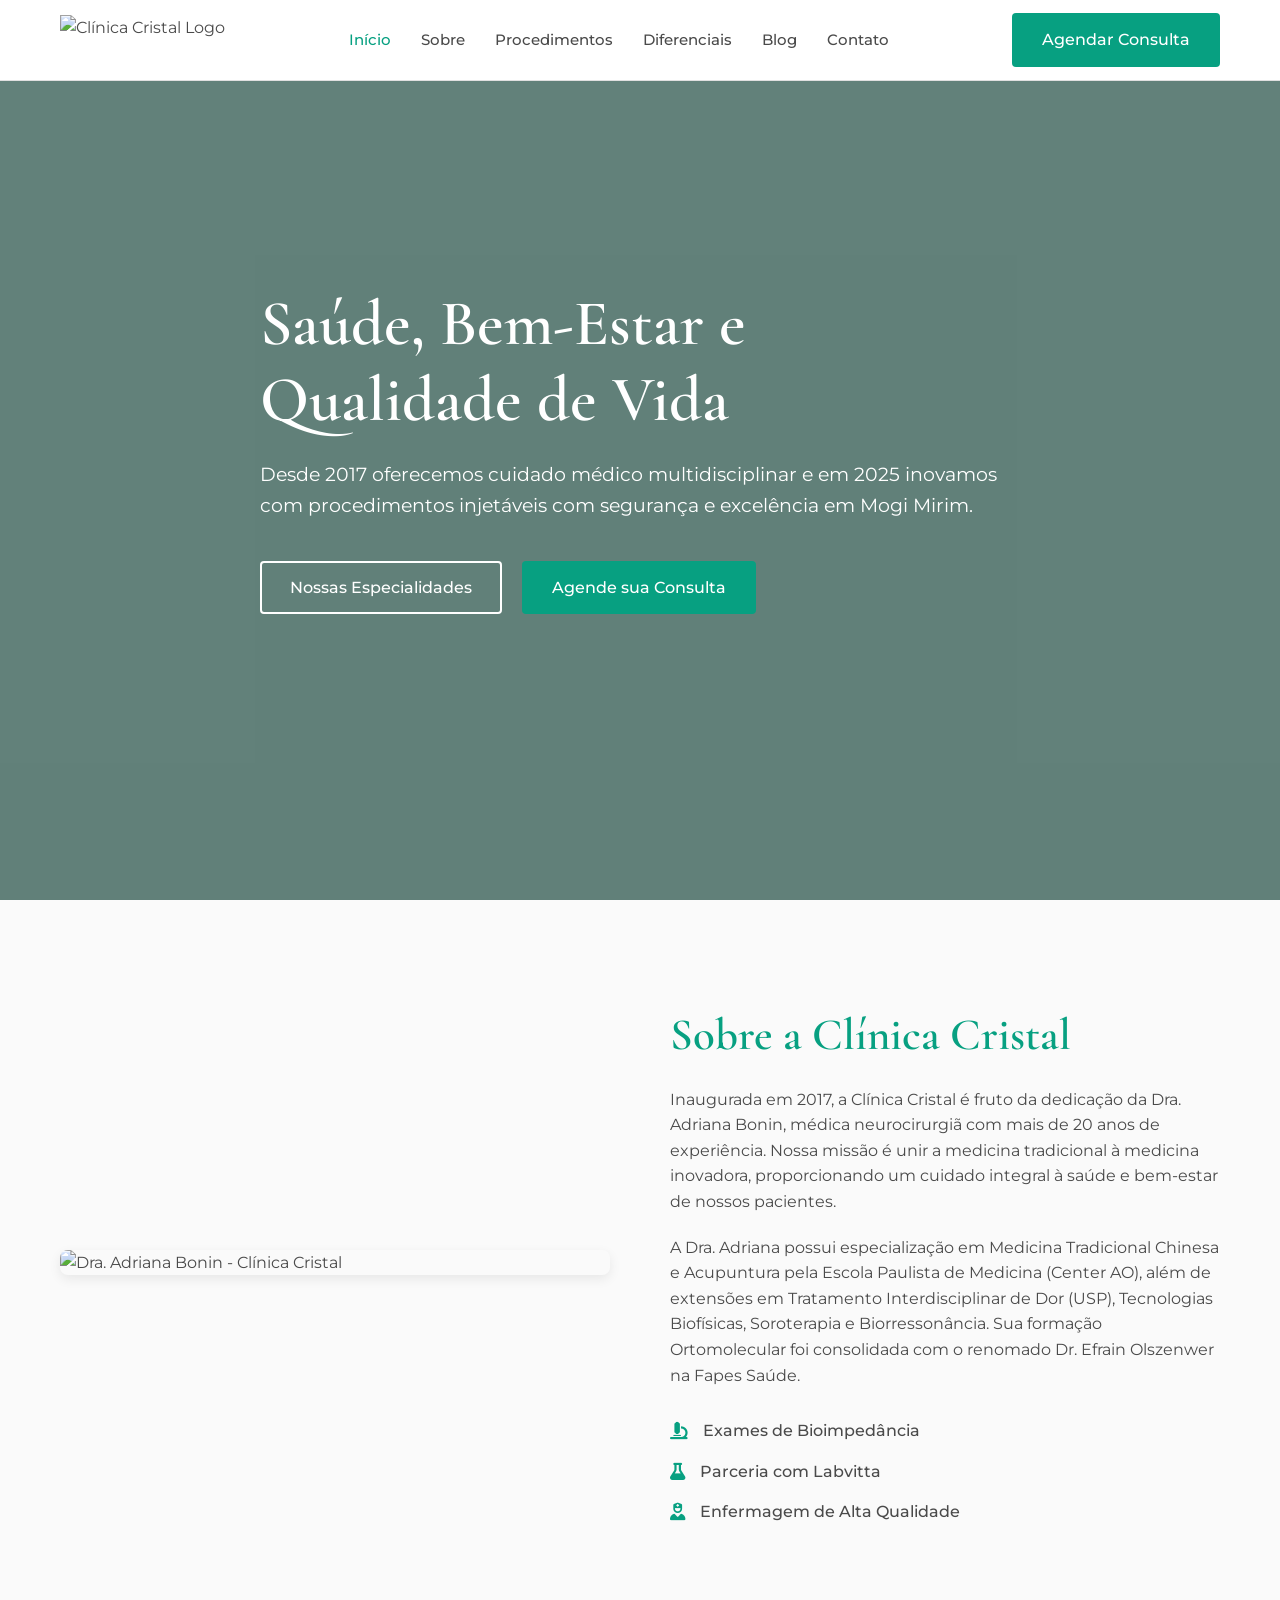
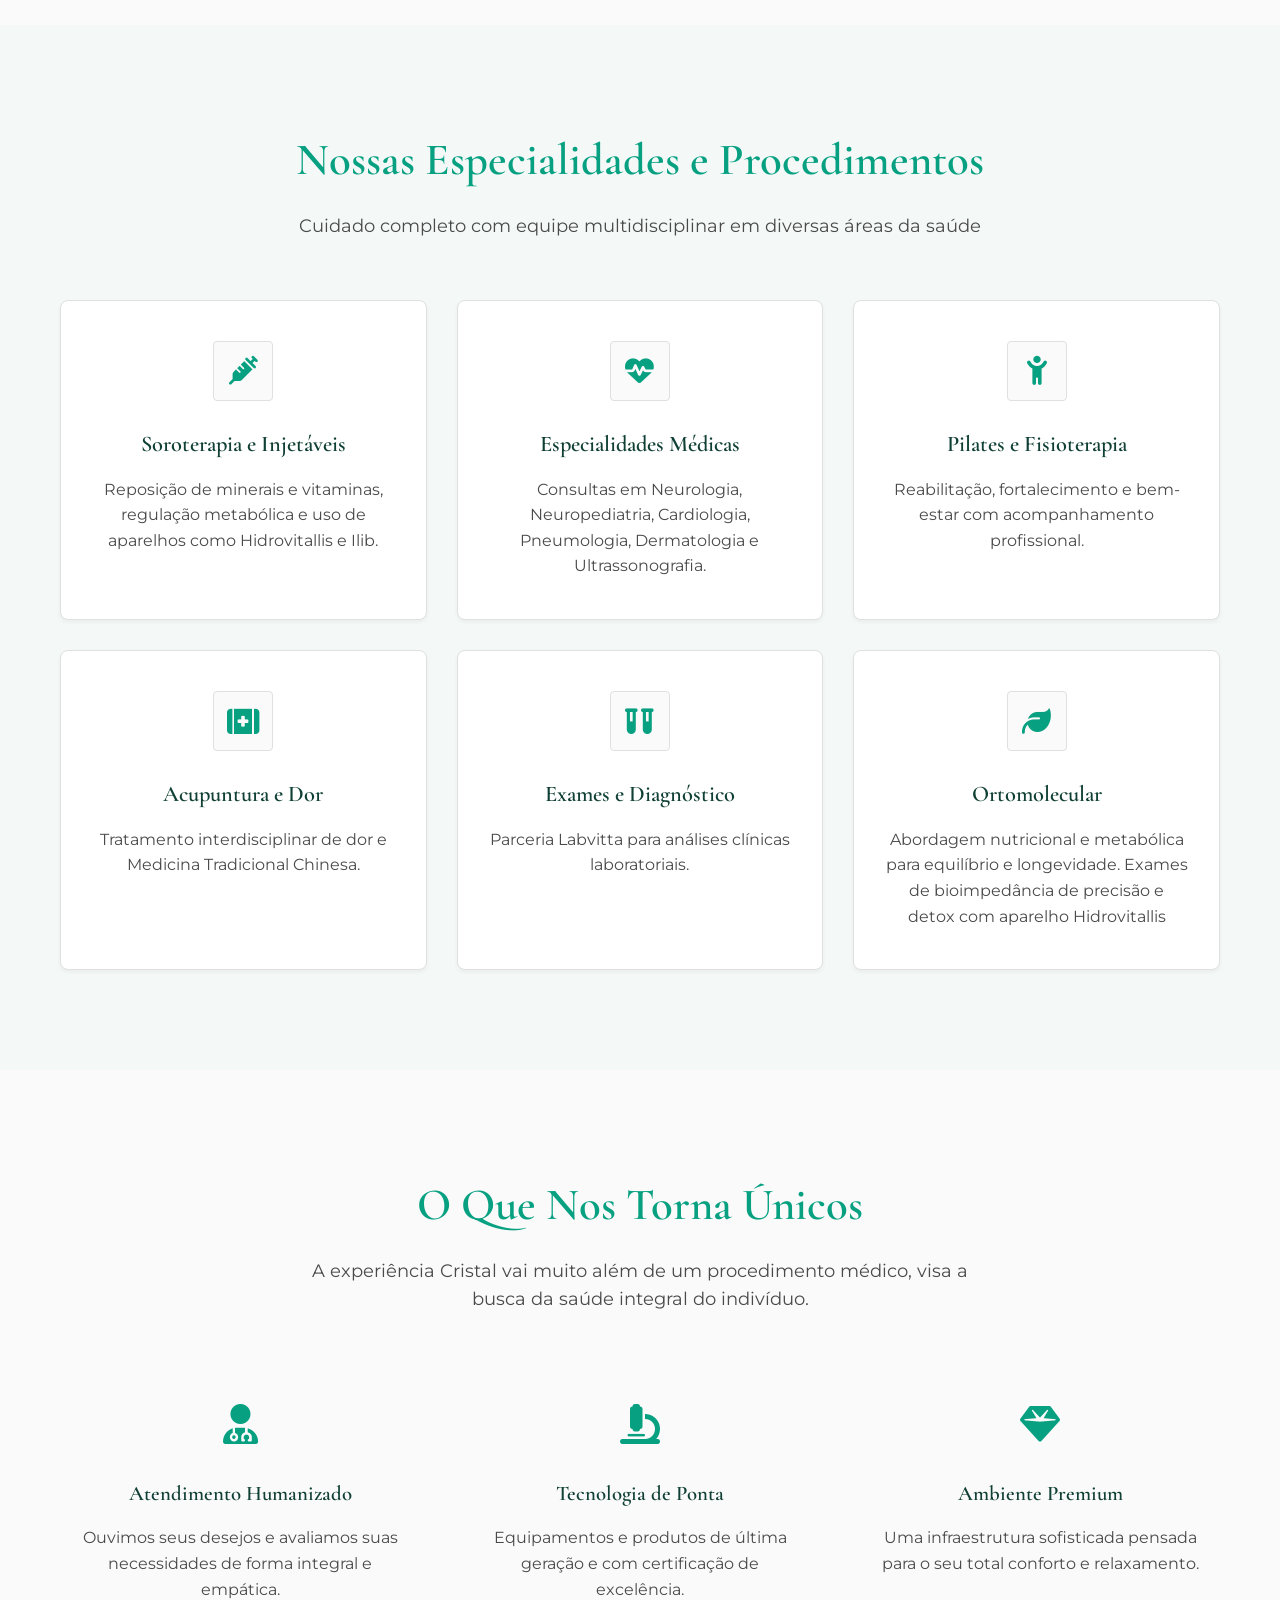
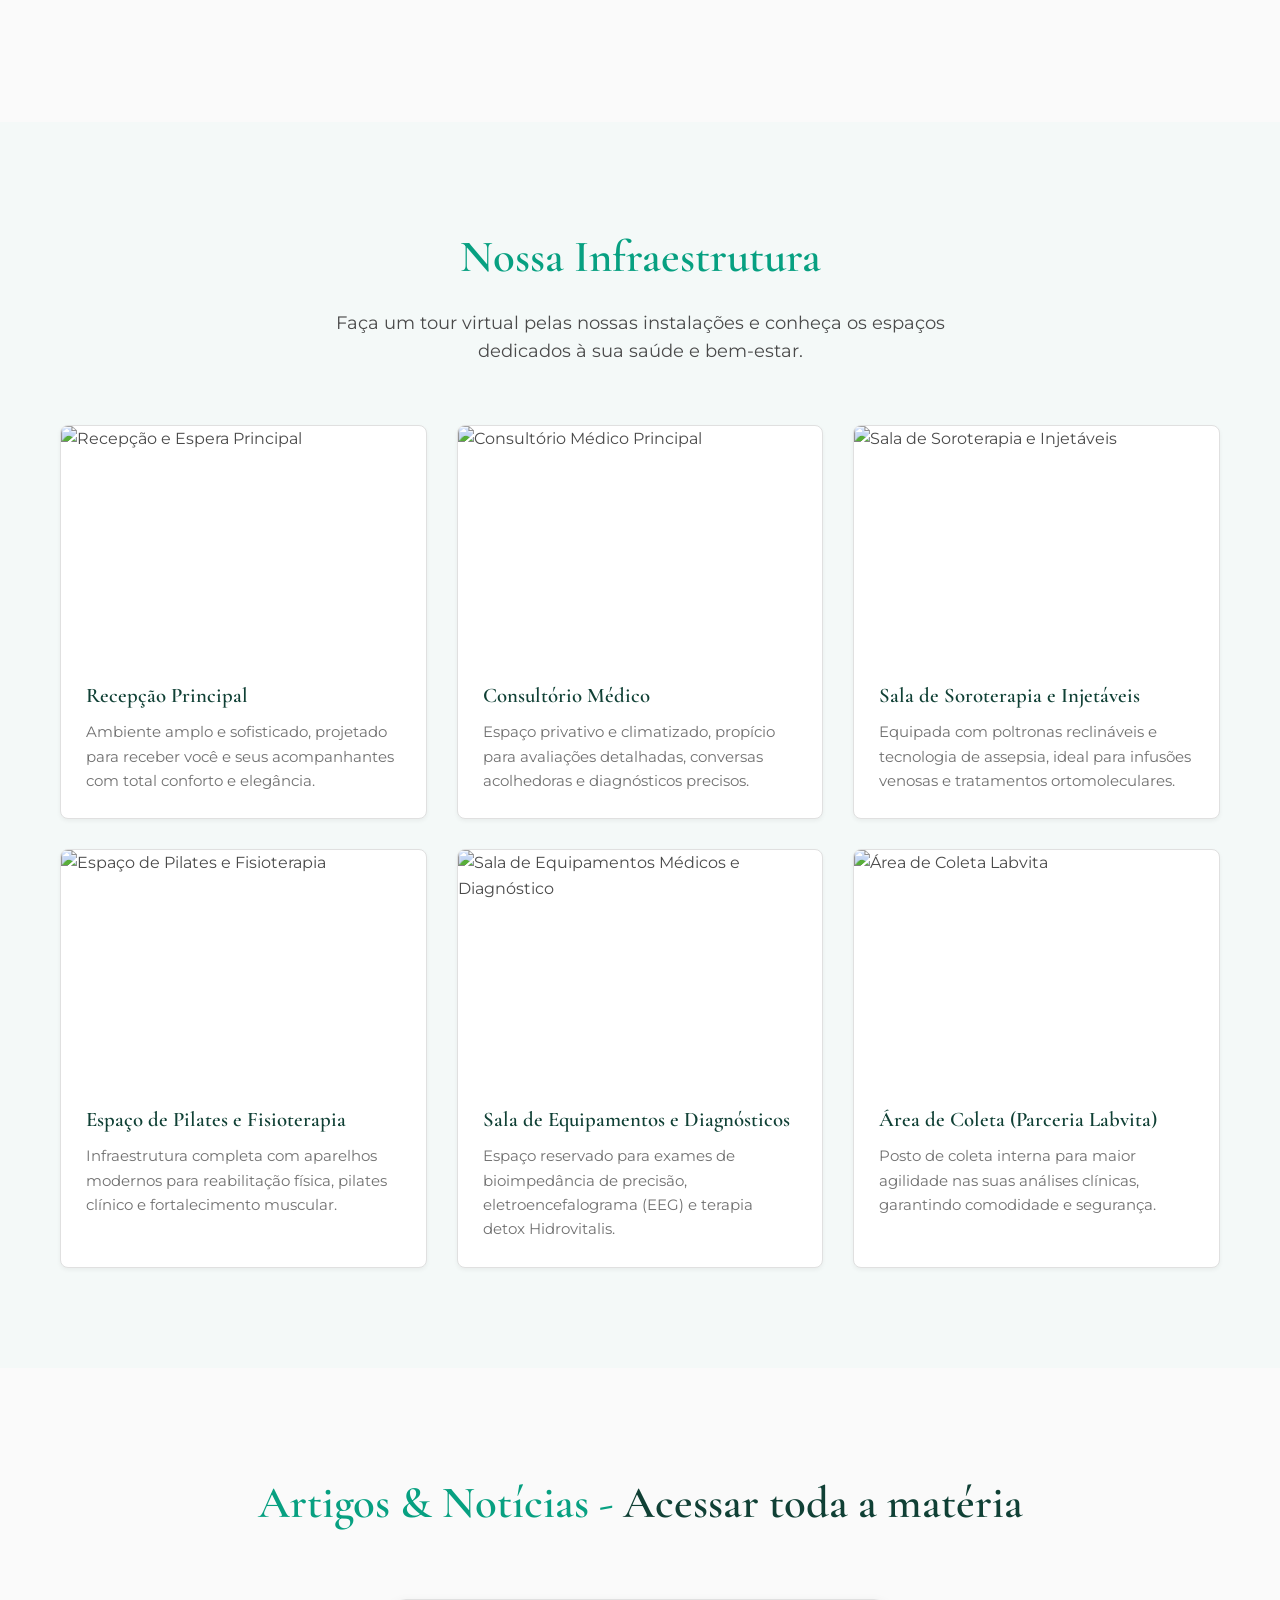
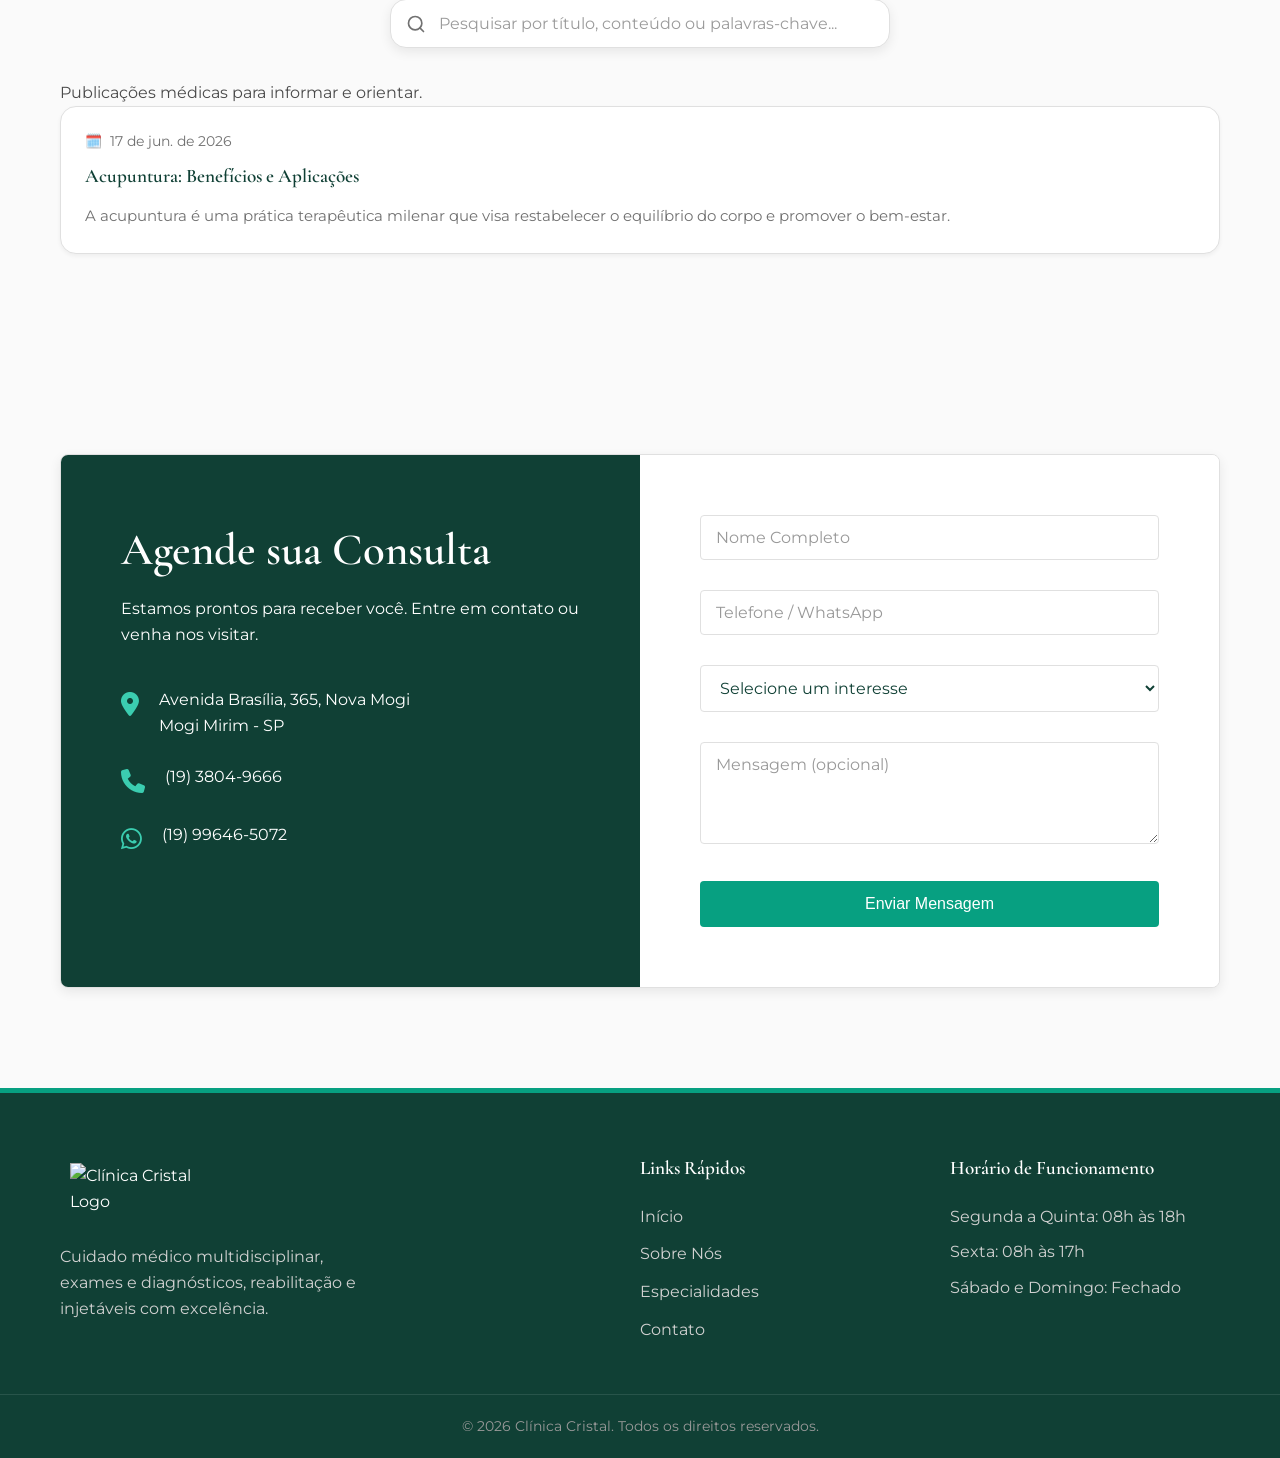
==== commit a0d27f1a: "Merge branch 'gallery' of https://github.com/igorsabadini0/cristal_injetaveis into gallery" ====
--- a/index.html
+++ b/index.html
@@ -190,6 +190,91 @@
                     </div>
                     <h4>Ambiente Premium</h4>
                     <p>Uma infraestrutura sofisticada pensada para o seu total conforto e relaxamento.</p>
+                </div>
+            </div>
+        </div>
+    </section>
+
+    <!-- Galeria de Fotos (Infraestrutura / Tour Virtual) -->
+    <section class="section bg-light" id="tour-virtual">
+        <div class="container">
+            <div class="section-header reveal">
+                <h2 class="section-title">Nossa Infraestrutura</h2>
+                <p class="section-description">Faça um tour virtual pelas nossas instalações e conheça os espaços
+                    dedicados à sua saúde e bem-estar.</p>
+            </div>
+
+            <div class="gallery-grid">
+                <!-- Recepção -->
+                <div class="gallery-card reveal">
+                    <div class="gallery-img-wrapper">
+                        <img src="assets/recepcao.jpg" alt="Recepção e Espera Principal">
+                    </div>
+                    <div class="gallery-caption">
+                        <h3>Recepção Principal</h3>
+                        <p>Ambiente amplo e sofisticado, projetado para receber você e seus acompanhantes com total
+                            conforto e elegância.</p>
+                    </div>
+                </div>
+
+                <!-- Consultório Médico -->
+                <div class="gallery-card reveal">
+                    <div class="gallery-img-wrapper">
+                        <img src="assets/consultorio.jpg" alt="Consultório Médico Principal">
+                    </div>
+                    <div class="gallery-caption">
+                        <h3>Consultório Médico</h3>
+                        <p>Espaço privativo e climatizado, propício para avaliações detalhadas, conversas acolhedoras e
+                            diagnósticos precisos.</p>
+                    </div>
+                </div>
+
+                <!-- Sala de Injetáveis -->
+                <div class="gallery-card reveal">
+                    <div class="gallery-img-wrapper">
+                        <img src="assets/sala-injetaveis.jpg" alt="Sala de Soroterapia e Injetáveis">
+                    </div>
+                    <div class="gallery-caption">
+                        <h3>Sala de Soroterapia e Injetáveis</h3>
+                        <p>Equipada com poltronas reclináveis e tecnologia de assepsia, ideal para infusões venosas e
+                            tratamentos ortomoleculares.</p>
+                    </div>
+                </div>
+
+                <!-- Espaço de Fisioterapia/Pilates -->
+                <div class="gallery-card reveal">
+                    <div class="gallery-img-wrapper">
+                        <img src="assets/sala-pilates.jpg" alt="Espaço de Pilates e Fisioterapia">
+                    </div>
+                    <div class="gallery-caption">
+                        <h3>Espaço de Pilates e Fisioterapia</h3>
+                        <p>Infraestrutura completa com aparelhos modernos para reabilitação física, pilates clínico e
+                            fortalecimento muscular.</p>
+                    </div>
+                </div>
+
+                <!-- Sala de Equipamentos e Diagnósticos -->
+                <div class="gallery-card reveal">
+                    <div class="gallery-img-wrapper">
+                        <img src="assets/equipamentos-diagnostico.jpg" alt="Sala de Equipamentos Médicos e Diagnóstico">
+                    </div>
+                    <div class="gallery-caption">
+                        <h3>Sala de Equipamentos e Diagnósticos</h3>
+                        <p>Espaço reservado para exames de bioimpedância de precisão, eletroencefalograma (EEG) e
+                            terapia detox Hidrovitalis.</p>
+                    </div>
+                </div>
+
+                <!-- Área de Coleta de Exames -->
+                <div class="gallery-card reveal">
+                    <div class="gallery-img-wrapper">
+                        <img src="assets/sala-coleta.jpg" alt="Área de Coleta Labvita">
+                    </div>
+                    <div class="gallery-caption">
+                        <h3>Área de Coleta (Parceria Labvita)</h3>
+                        <p>Posto de coleta interna para maior agilidade nas suas análises clínicas, garantindo
+                            comodidade e segurança.</p>
+                    </div>
                 </div>
             </div>
         </div>
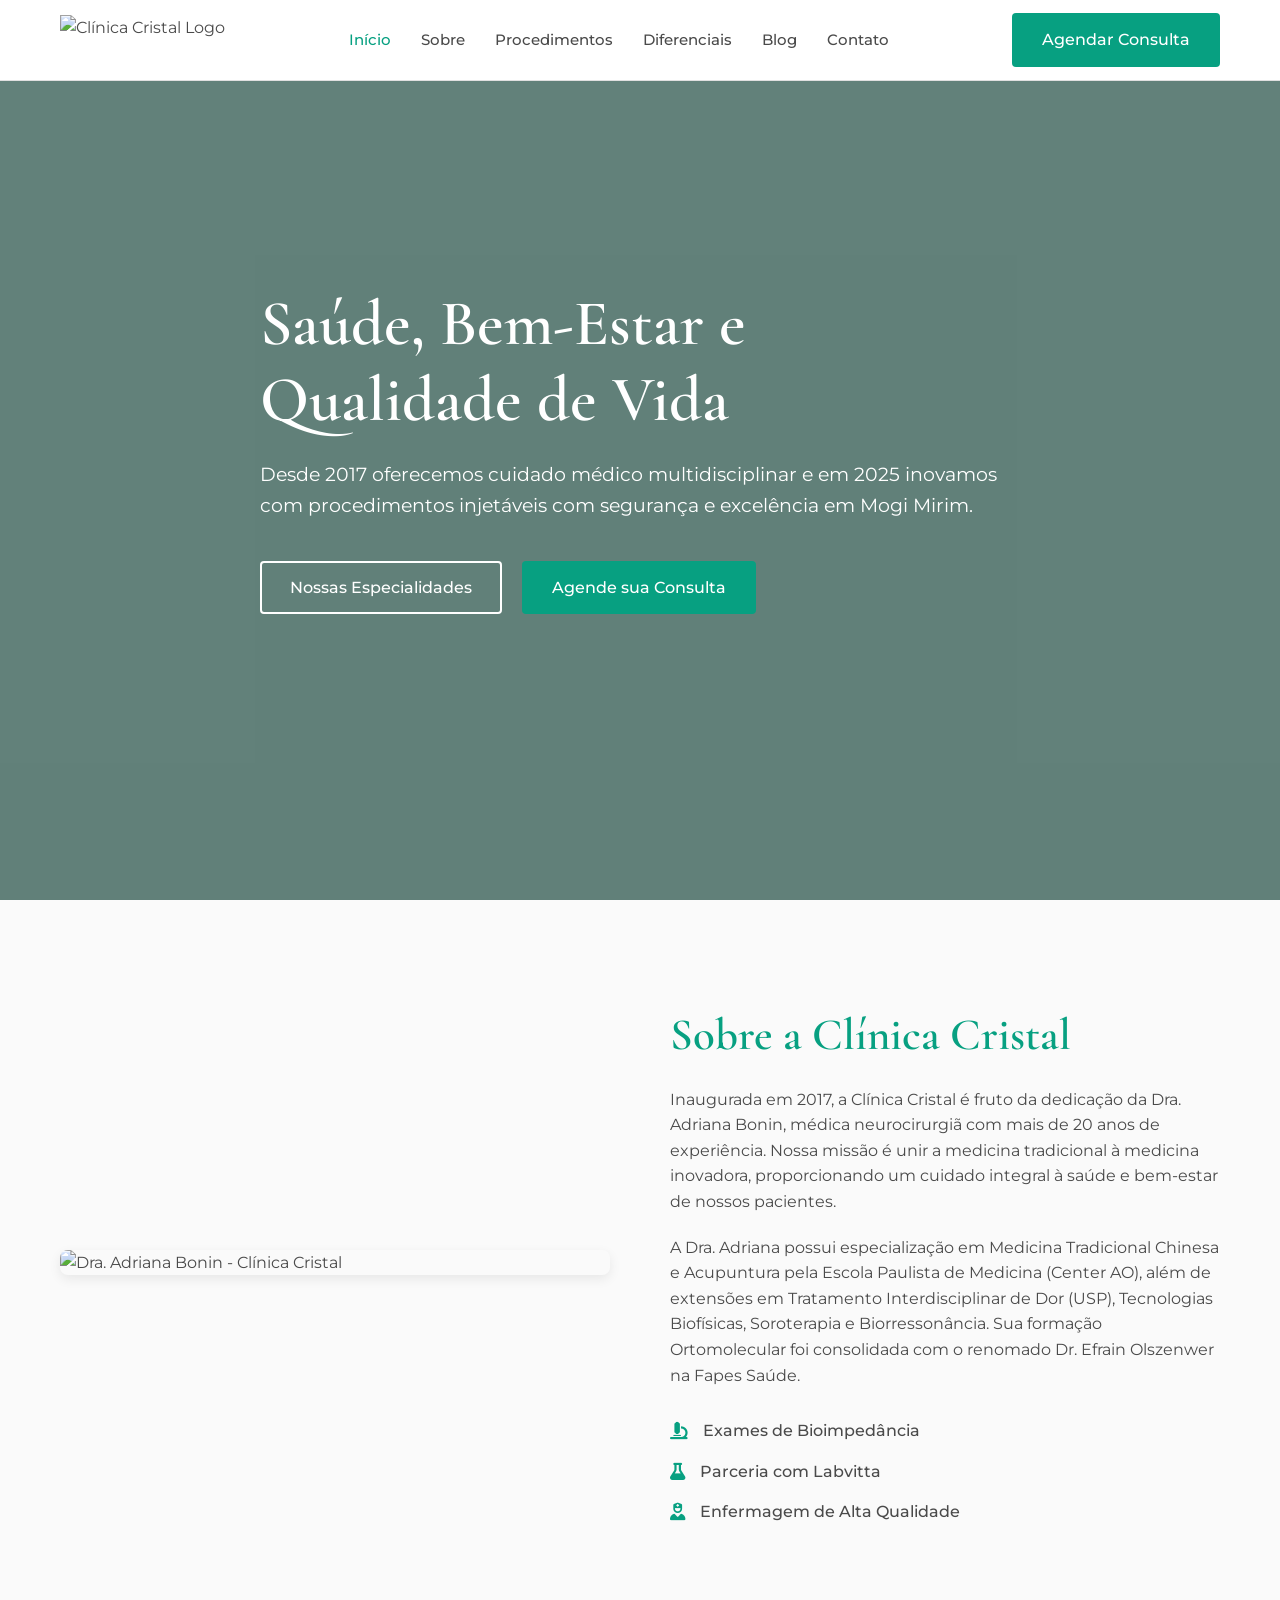
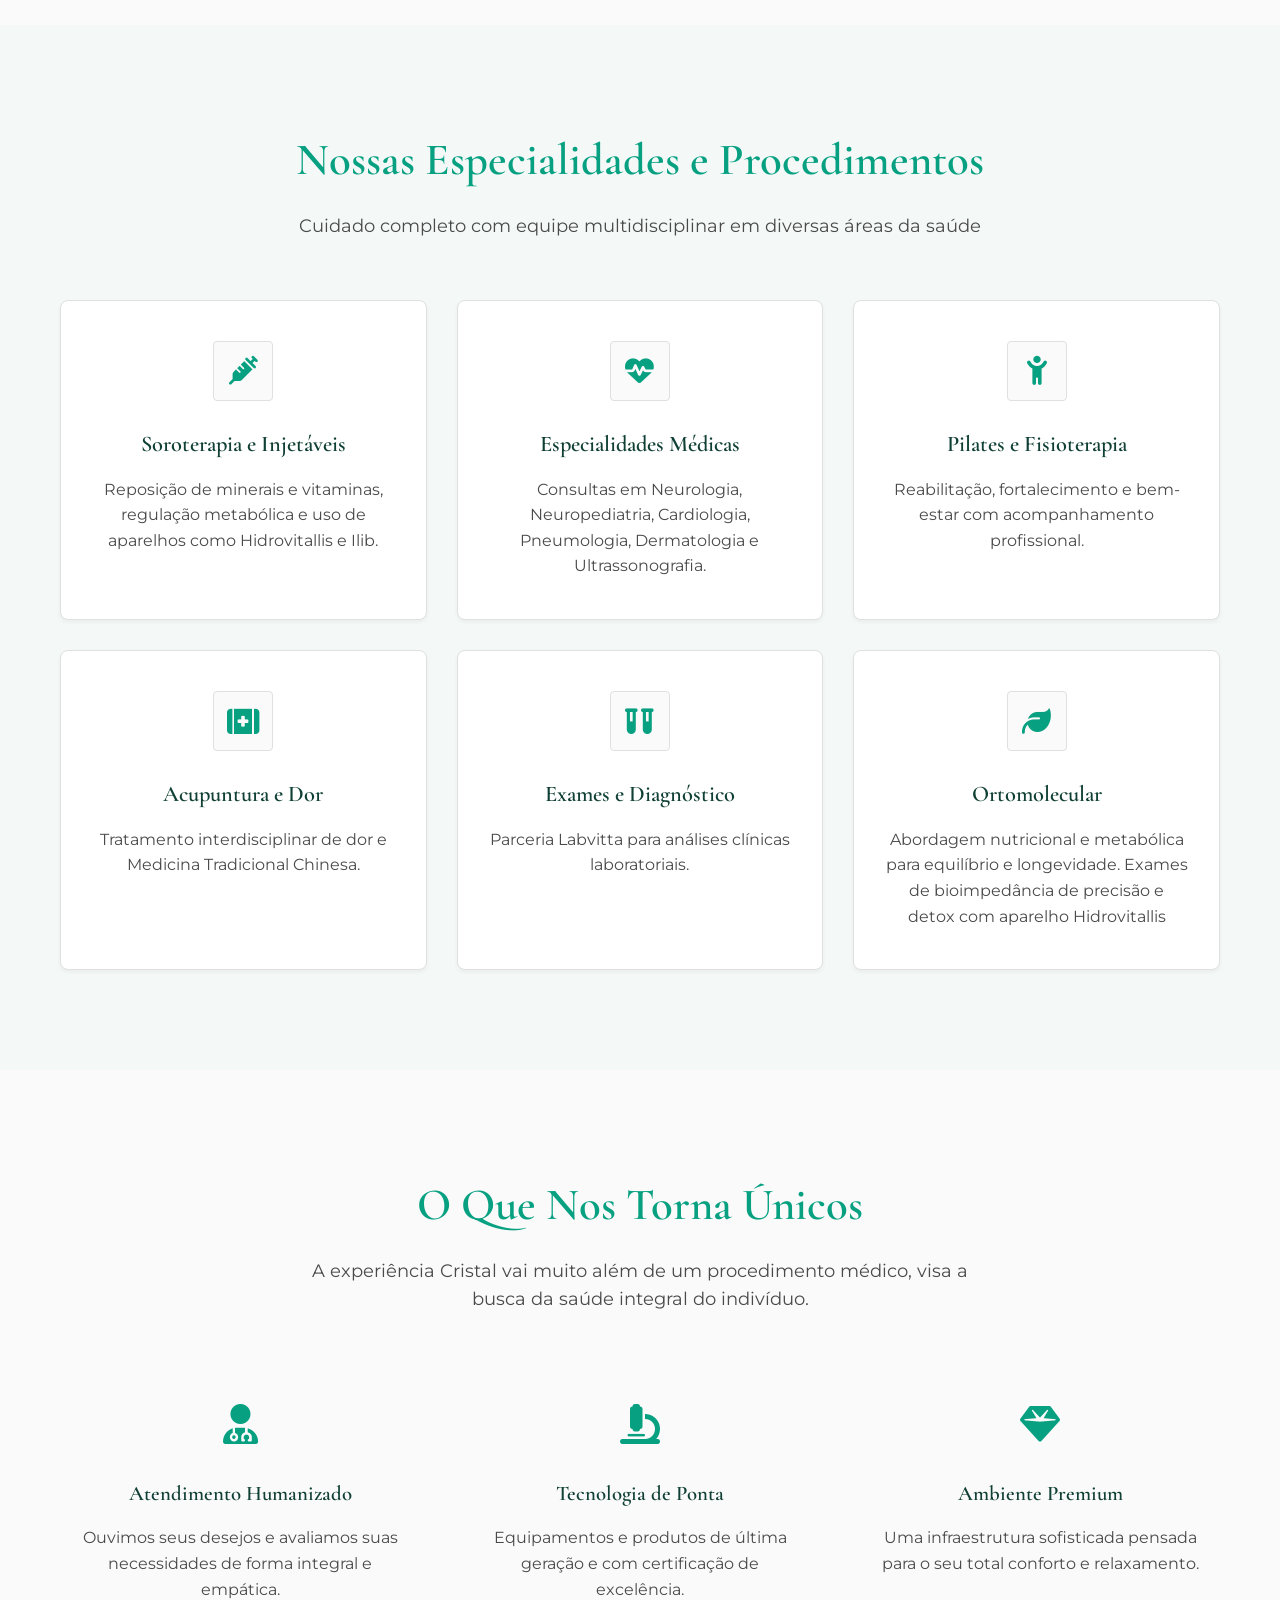
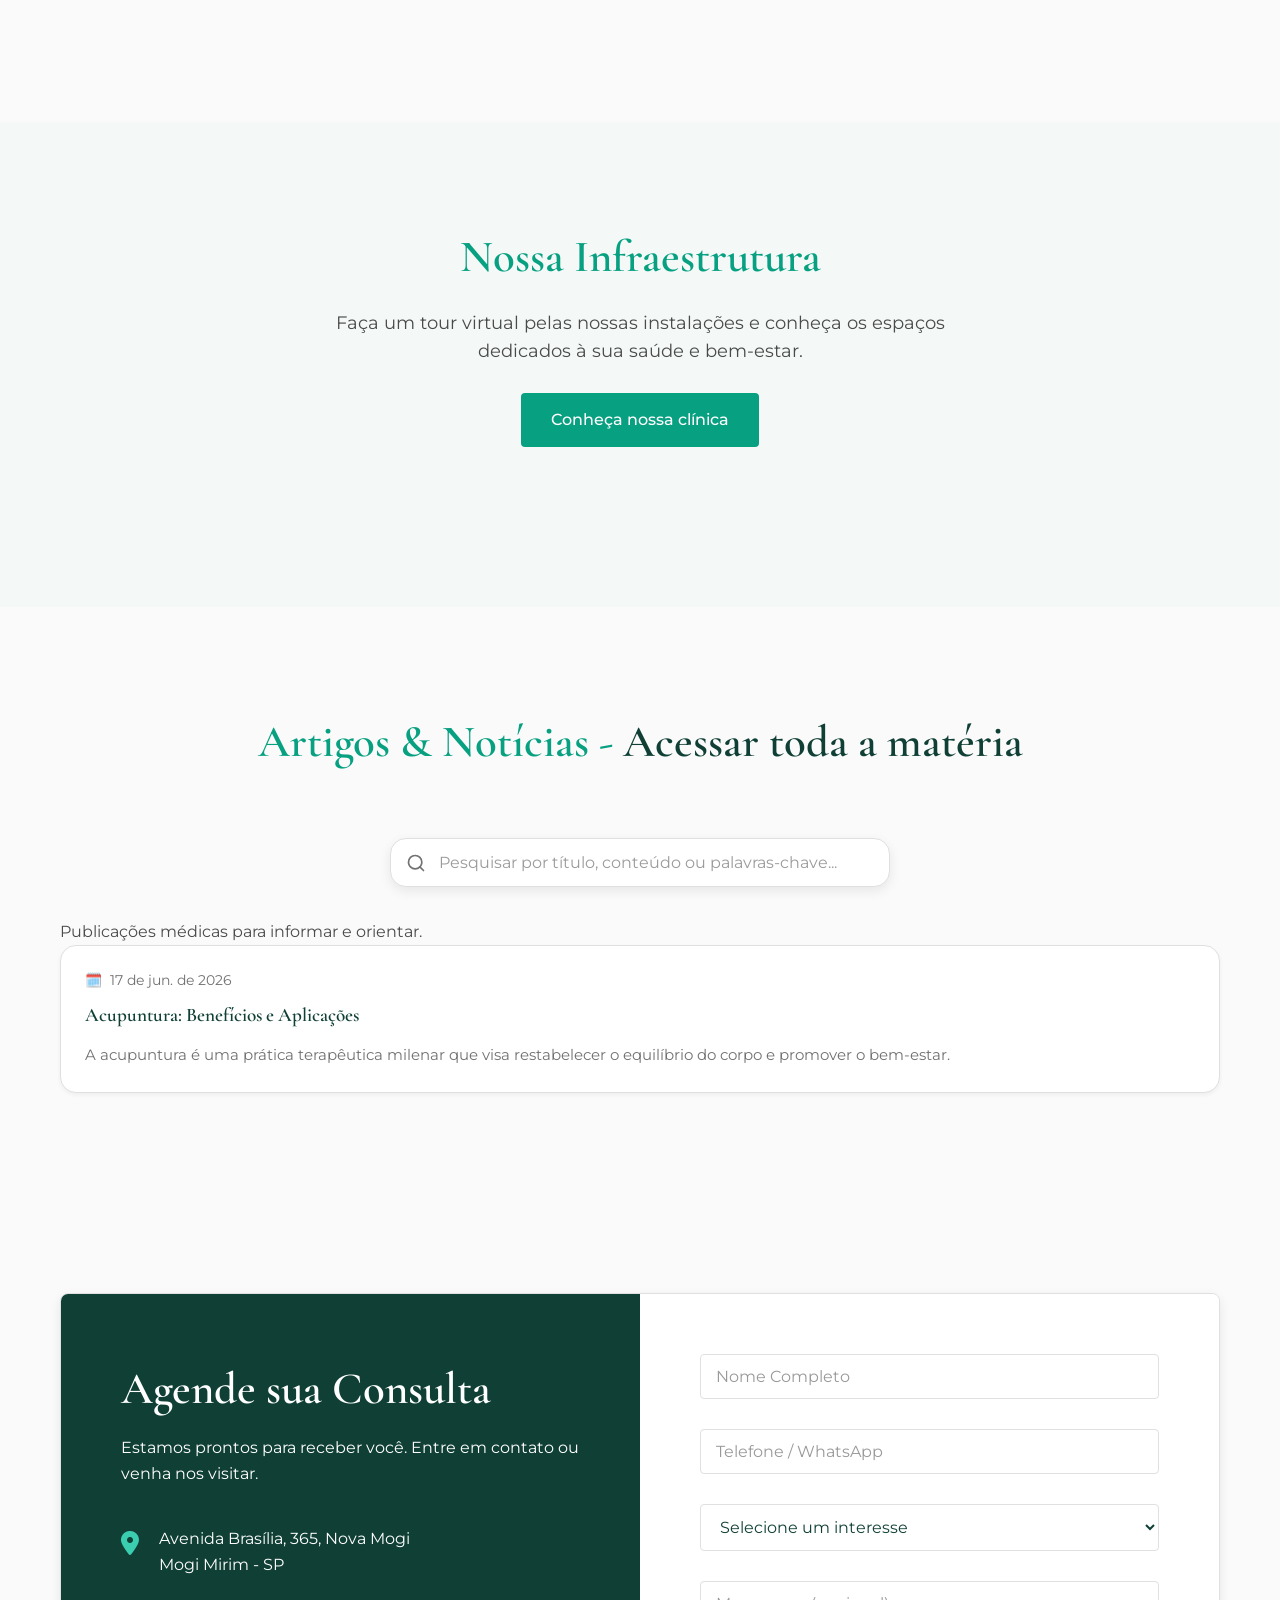
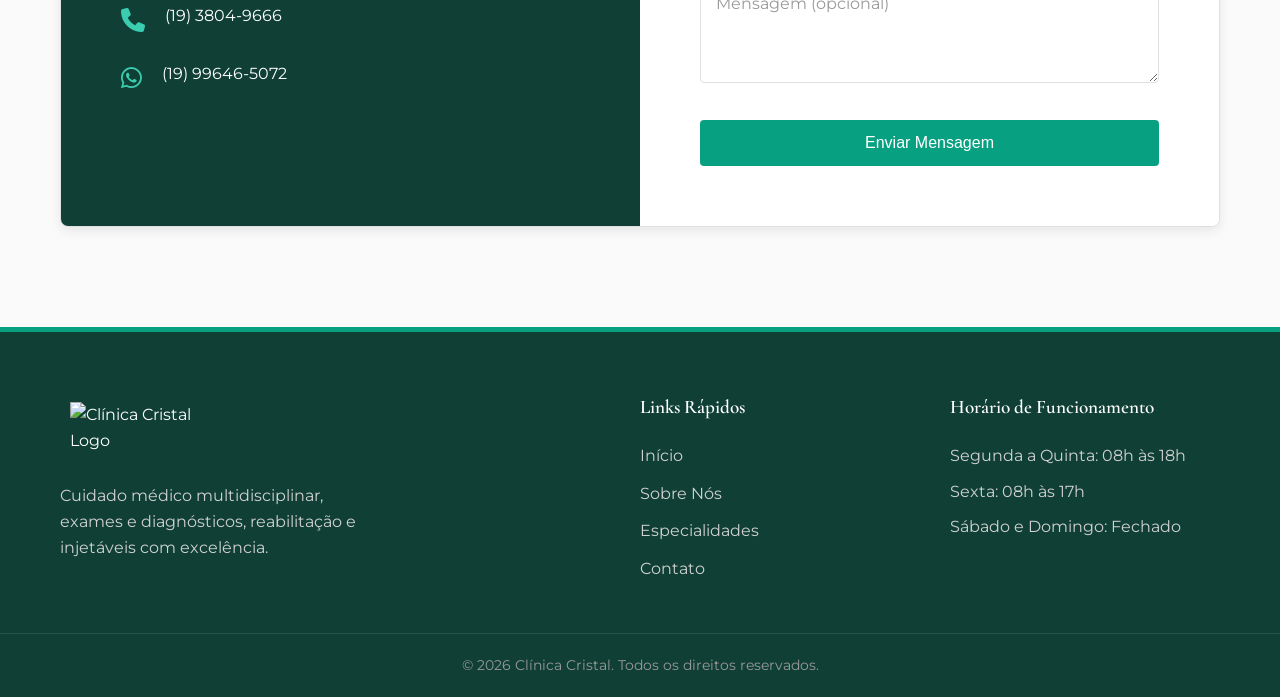
==== commit 7791ed5b: "feat: add clinic page with infrastructure details and images" ====
--- a/index.html
+++ b/index.html
@@ -195,90 +195,18 @@
         </div>
     </section>
 
-    <!-- Galeria de Fotos (Infraestrutura / Tour Virtual) -->
+    <!-- Página de Fotos (Infraestrutura / Tour Virtual) -->
     <section class="section bg-light" id="tour-virtual">
         <div class="container">
             <div class="section-header reveal">
                 <h2 class="section-title">Nossa Infraestrutura</h2>
                 <p class="section-description">Faça um tour virtual pelas nossas instalações e conheça os espaços
                     dedicados à sua saúde e bem-estar.</p>
-            </div>
-
-            <div class="gallery-grid">
-                <!-- Recepção -->
-                <div class="gallery-card reveal">
-                    <div class="gallery-img-wrapper">
-                        <img src="assets/recepcao.jpg" alt="Recepção e Espera Principal">
-                    </div>
-                    <div class="gallery-caption">
-                        <h3>Recepção Principal</h3>
-                        <p>Ambiente amplo e sofisticado, projetado para receber você e seus acompanhantes com total
-                            conforto e elegância.</p>
-                    </div>
-                </div>
-
-                <!-- Consultório Médico -->
-                <div class="gallery-card reveal">
-                    <div class="gallery-img-wrapper">
-                        <img src="assets/consultorio.jpg" alt="Consultório Médico Principal">
-                    </div>
-                    <div class="gallery-caption">
-                        <h3>Consultório Médico</h3>
-                        <p>Espaço privativo e climatizado, propício para avaliações detalhadas, conversas acolhedoras e
-                            diagnósticos precisos.</p>
-                    </div>
-                </div>
-
-                <!-- Sala de Injetáveis -->
-                <div class="gallery-card reveal">
-                    <div class="gallery-img-wrapper">
-                        <img src="assets/sala-injetaveis.jpg" alt="Sala de Soroterapia e Injetáveis">
-                    </div>
-                    <div class="gallery-caption">
-                        <h3>Sala de Soroterapia e Injetáveis</h3>
-                        <p>Equipada com poltronas reclináveis e tecnologia de assepsia, ideal para infusões venosas e
-                            tratamentos ortomoleculares.</p>
-                    </div>
-                </div>
-
-                <!-- Espaço de Fisioterapia/Pilates -->
-                <div class="gallery-card reveal">
-                    <div class="gallery-img-wrapper">
-                        <img src="assets/sala-pilates.jpg" alt="Espaço de Pilates e Fisioterapia">
-                    </div>
-                    <div class="gallery-caption">
-                        <h3>Espaço de Pilates e Fisioterapia</h3>
-                        <p>Infraestrutura completa com aparelhos modernos para reabilitação física, pilates clínico e
-                            fortalecimento muscular.</p>
-                    </div>
-                </div>
-
-                <!-- Sala de Equipamentos e Diagnósticos -->
-                <div class="gallery-card reveal">
-                    <div class="gallery-img-wrapper">
-                        <img src="assets/equipamentos-diagnostico.jpg" alt="Sala de Equipamentos Médicos e Diagnóstico">
-                    </div>
-                    <div class="gallery-caption">
-                        <h3>Sala de Equipamentos e Diagnósticos</h3>
-                        <p>Espaço reservado para exames de bioimpedância de precisão, eletroencefalograma (EEG) e
-                            terapia detox Hidrovitalis.</p>
-                    </div>
-                </div>
-
-                <!-- Área de Coleta de Exames -->
-                <div class="gallery-card reveal">
-                    <div class="gallery-img-wrapper">
-                        <img src="assets/sala-coleta.jpg" alt="Área de Coleta Labvita">
-                    </div>
-                    <div class="gallery-caption">
-                        <h3>Área de Coleta (Parceria Labvita)</h3>
-                        <p>Posto de coleta interna para maior agilidade nas suas análises clínicas, garantindo
-                            comodidade e segurança.</p>
-                    </div>
-                </div>
-            </div>
-        </div>
-    </section>
+                <a href="clinica.html" class="btn btn-primary infrastructure-btn">Conheça nossa clínica</a>
+            </div>
+        </div>
+    </section>
+
 
     <!-- blog Section -->
     <section id="blog" class="section reveal">
--- a/style.css
+++ b/style.css
@@ -991,4 +991,23 @@
     .contato-form {
         padding: 40px 20px;
     }
-}+}
+
+/* Página de ambientes da clínica */
+.infrastructure-btn { margin-top: 28px; }
+.clinica-eyebrow { margin-bottom: 8px !important; color: var(--color-secondary); font-size: .85rem !important; font-weight: 600 !important; letter-spacing: .18em; text-transform: uppercase; }
+.clinic-gallery-section { background: #f4f9f8; }
+.environment-list { display: grid; gap: 70px; }
+.environment h2 { display: flex; align-items: center; gap: 12px; margin-bottom: 24px; padding-bottom: 14px; border-bottom: 1px solid var(--color-gray); font-size: 2rem; }
+.environment h2 i { color: var(--color-primary); font-size: 1.35rem; }
+.environment-grid { display: grid; grid-template-columns: repeat(2, minmax(0, 1fr)); gap: 22px; }
+.environment-grid img { width: 100%; height: 360px; object-fit: cover; border: 1px solid var(--color-gray); border-radius: var(--radius-md); background: var(--color-white); box-shadow: var(--shadow-sm); transition: var(--transition); }
+.environment-grid img:hover { box-shadow: var(--shadow-hover); transform: translateY(-3px); }
+.environment-grid-single img { grid-column: 1 / -1; max-width: 760px; justify-self: center; }
+
+@media (max-width: 768px) {
+    .environment-list { gap: 50px; }
+    .environment h2 { font-size: 1.55rem; }
+    .environment-grid { grid-template-columns: 1fr; }
+    .environment-grid img { height: 280px; }
+}
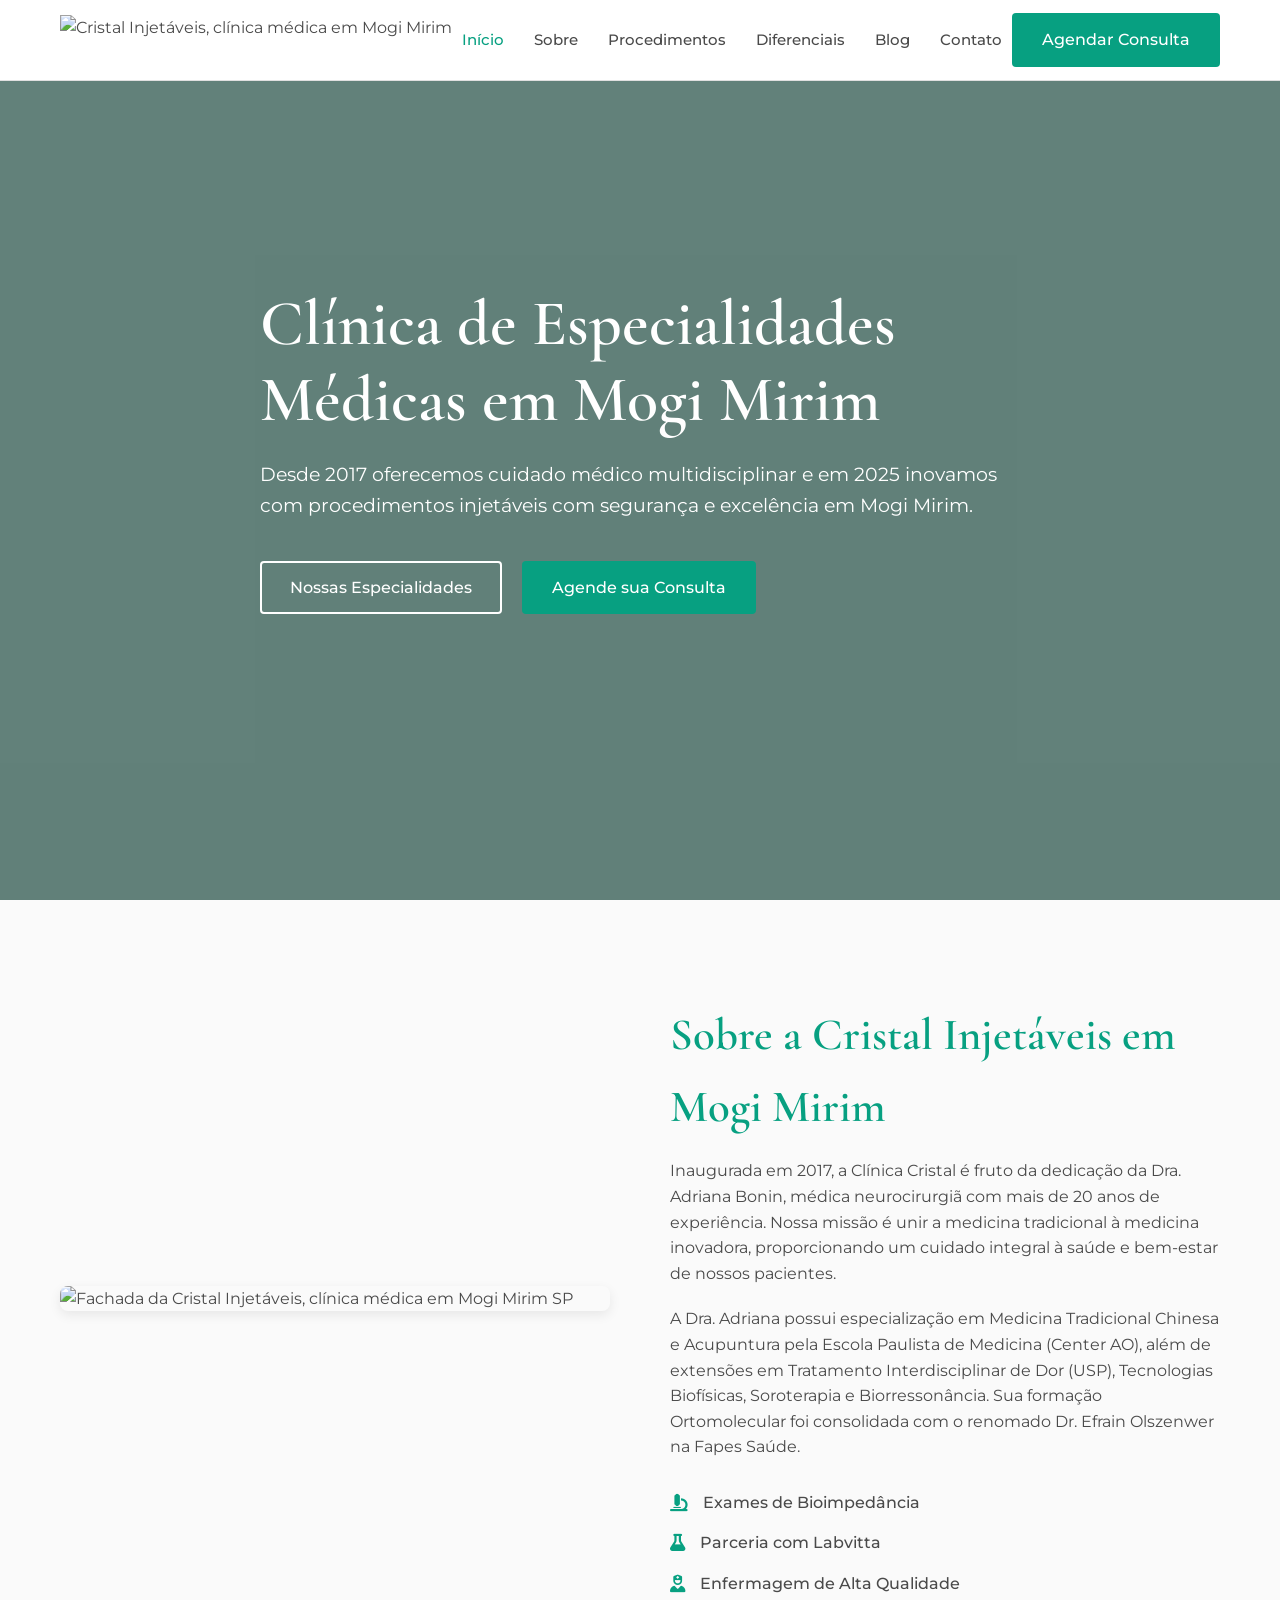
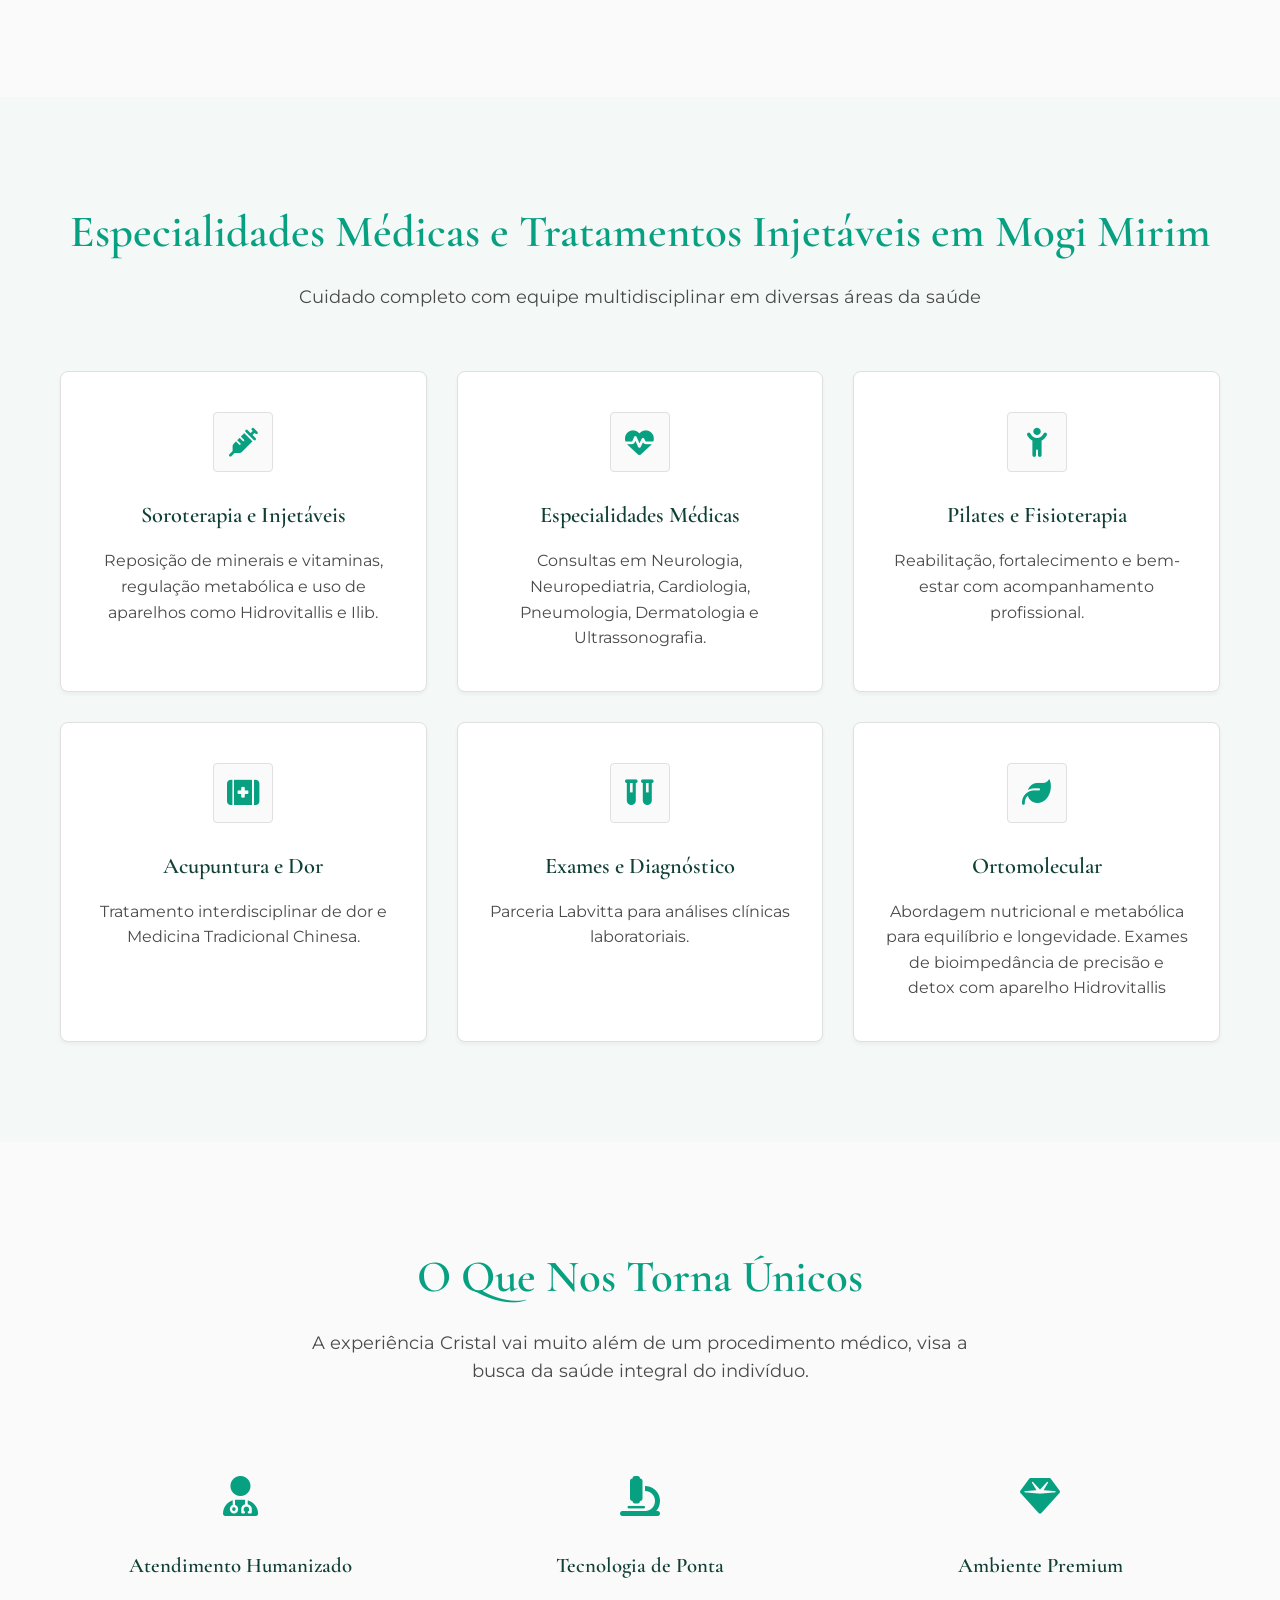
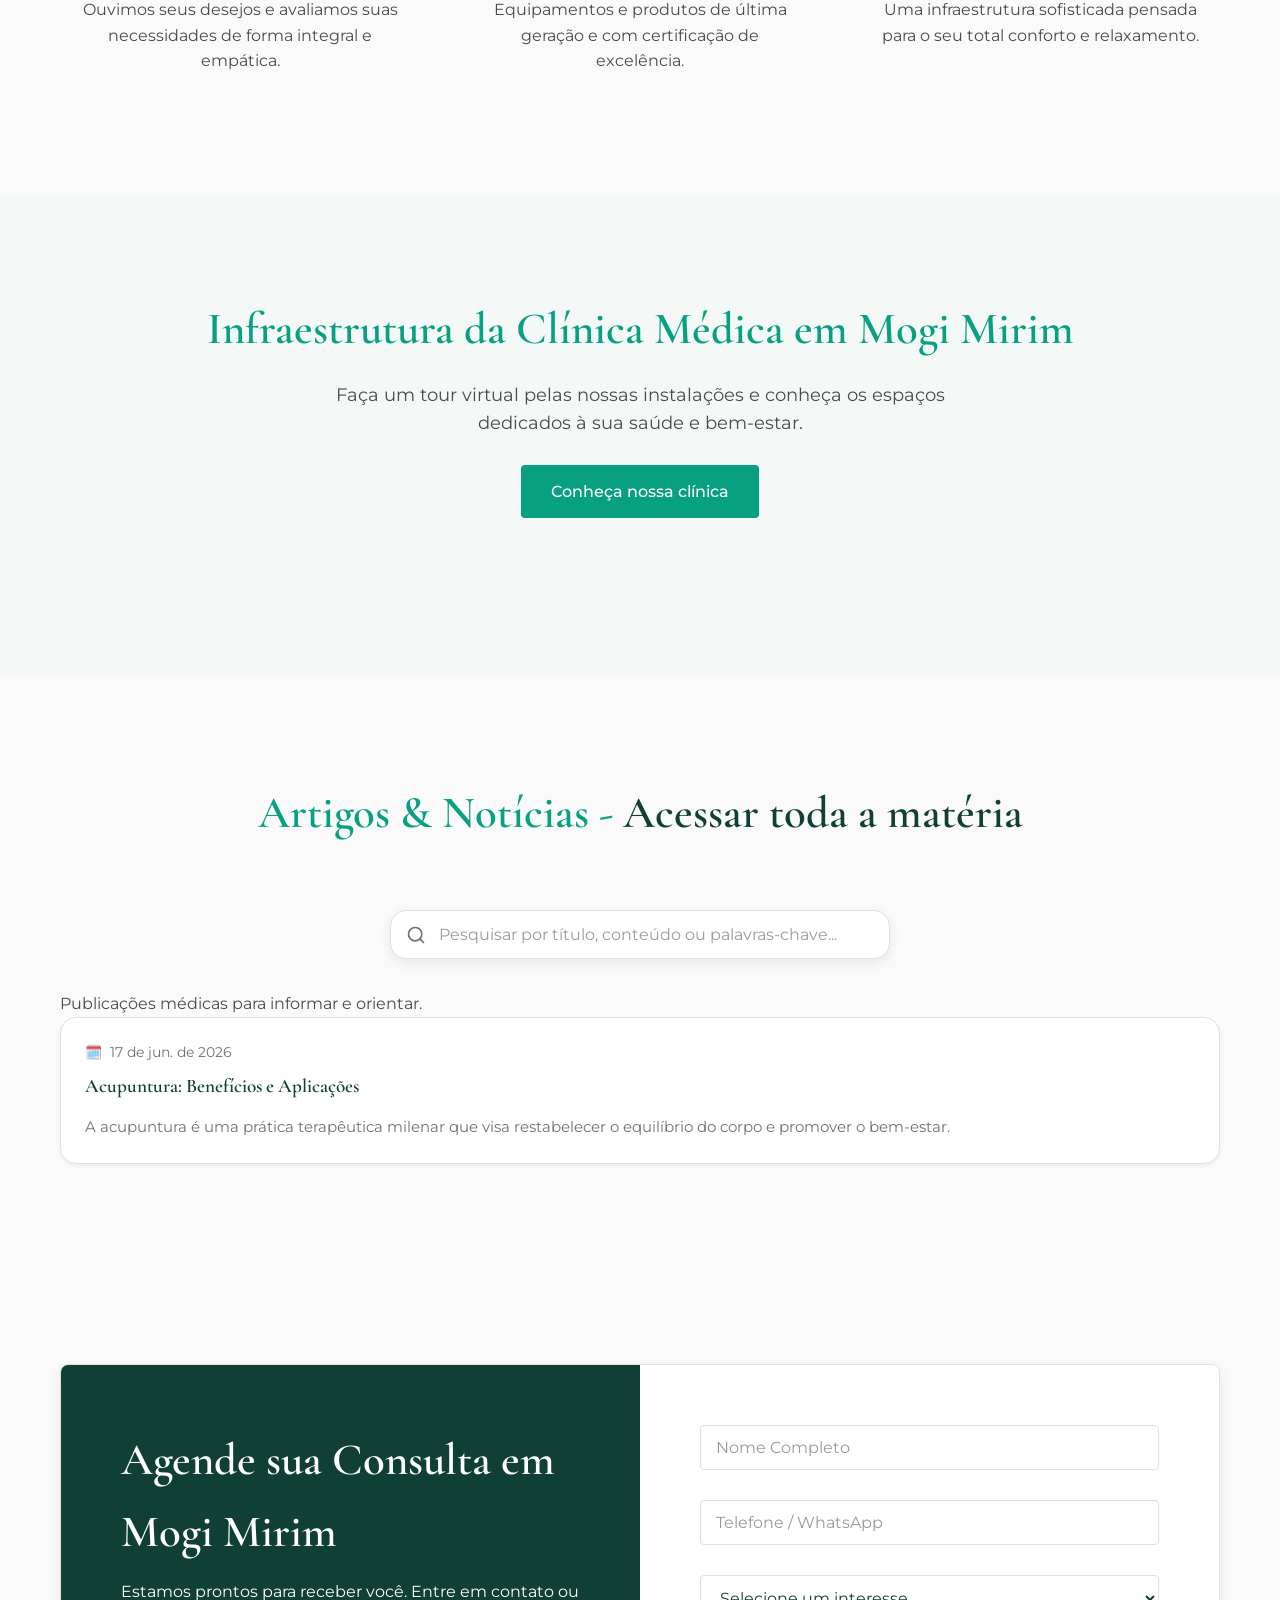
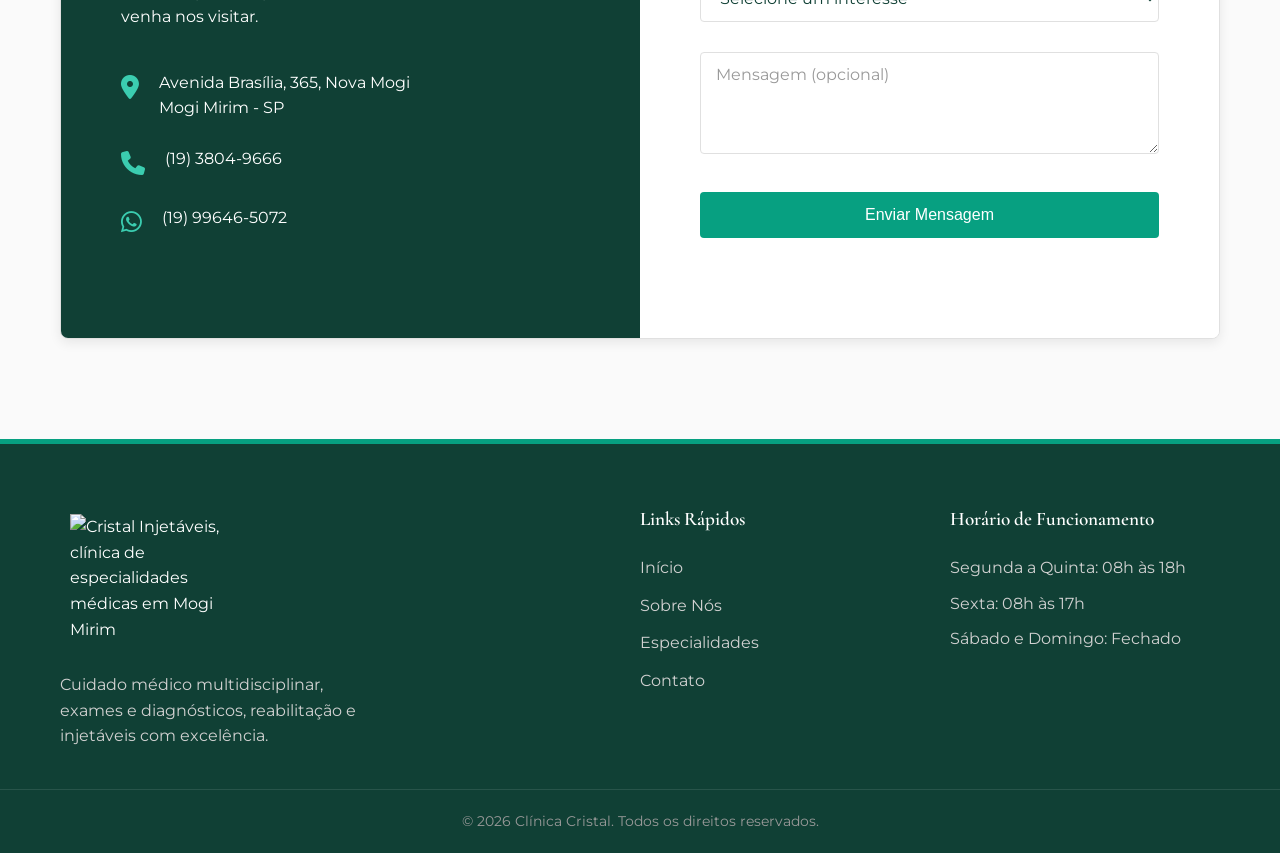
==== commit 954290bd: "feat: enhance SEO and metadata for clinic and article pages" ====
--- a/index.html
+++ b/index.html
@@ -4,7 +4,26 @@
 <head>
     <meta charset="UTF-8">
     <meta name="viewport" content="width=device-width, initial-scale=1.0">
-    <title>Clínica Cristal | Medicina e Injetáveis</title>
+    <title>Clínica Médica em Mogi Mirim | Neurologia e Tratamentos Injetáveis | Cristal Injetáveis</title>
+    <meta name="description"
+        content="Cristal Injetáveis é uma clínica médica em Mogi Mirim - SP com neurologia, acupuntura, cardiologia, dermatologia, fisioterapia, exames e tratamentos injetáveis.">
+    <meta name="robots" content="index,follow,max-snippet:-1,max-image-preview:large">
+    <link rel="canonical" href="https://www.cristalinjetaveis.com.br/">
+    <meta property="og:type" content="website">
+    <meta property="og:title"
+        content="Clínica Médica em Mogi Mirim | Neurologia e Tratamentos Injetáveis | Cristal Injetáveis">
+    <meta property="og:description"
+        content="Clínica de especialidades médicas em Mogi Mirim com neurologia, acupuntura, cardiologia, dermatologia, fisioterapia e tratamentos injetáveis.">
+    <meta property="og:image" content="https://i.ibb.co/LdQyZmXQ/faixada.jpg">
+    <meta property="og:url" content="https://www.cristalinjetaveis.com.br/">
+    <meta property="og:locale" content="pt_BR">
+    <meta property="og:site_name" content="Cristal Injetáveis">
+    <meta name="twitter:card" content="summary_large_image">
+    <meta name="twitter:title"
+        content="Clínica Médica em Mogi Mirim | Neurologia e Tratamentos Injetáveis">
+    <meta name="twitter:description"
+        content="Cristal Injetáveis: clínica médica em Mogi Mirim - SP com especialidades, exames e tratamentos injetáveis.">
+    <meta name="twitter:image" content="https://i.ibb.co/LdQyZmXQ/faixada.jpg">
     <link rel="stylesheet" href="style.css">
     <link rel="icon" href="assets/favicon.ico" type="image/x-icon">
     <!-- Font Awesome for Icons -->
@@ -13,6 +32,83 @@
     <link
         href="https://fonts.googleapis.com/css2?family=Cormorant+Garamond:wght@400;600;700&family=Montserrat:wght@300;400;500;600&display=swap"
         rel="stylesheet">
+    <script type="application/ld+json">
+        {
+            "@context": "https://schema.org",
+            "@type": "MedicalBusiness",
+            "@id": "https://www.cristalinjetaveis.com.br/#medicalbusiness",
+            "name": "Cristal Injetáveis",
+            "alternateName": "Clínica Cristal",
+            "url": "https://www.cristalinjetaveis.com.br/",
+            "image": [
+                "https://i.ibb.co/MyTZbSrk/logo.png",
+                "https://i.ibb.co/LdQyZmXQ/faixada.jpg"
+            ],
+            "logo": "https://i.ibb.co/MyTZbSrk/logo.png",
+            "description": "Clínica médica em Mogi Mirim - SP com atendimento multidisciplinar, neurologia, acupuntura, cardiologia, dermatologia, fisioterapia, exames e tratamentos injetáveis.",
+            "telephone": "+55-19-3804-9666",
+            "address": {
+                "@type": "PostalAddress",
+                "streetAddress": "Avenida Brasília, 365, Nova Mogi",
+                "addressLocality": "Mogi Mirim",
+                "addressRegion": "SP",
+                "addressCountry": "BR"
+            },
+            "geo": {
+                "@type": "GeoCoordinates",
+                "latitude": -22.4313,
+                "longitude": -46.9578
+            },
+            "areaServed": {
+                "@type": "City",
+                "name": "Mogi Mirim"
+            },
+            "medicalSpecialty": [
+                "Neurologic",
+                "Cardiovascular",
+                "Dermatologic",
+                "Physiotherapy",
+                "Acupuncture"
+            ],
+            "knowsAbout": [
+                "Neurologia",
+                "Neuropediatria",
+                "Acupuntura",
+                "Tratamentos injetáveis",
+                "Soroterapia",
+                "Cardiologia",
+                "Pneumologia",
+                "Dermatologia",
+                "Ultrassonografia",
+                "Fisioterapia",
+                "Pilates",
+                "Medicina ortomolecular",
+                "Bioimpedância"
+            ],
+            "openingHoursSpecification": [
+                {
+                    "@type": "OpeningHoursSpecification",
+                    "dayOfWeek": [
+                        "Monday",
+                        "Tuesday",
+                        "Wednesday",
+                        "Thursday"
+                    ],
+                    "opens": "08:00",
+                    "closes": "18:00"
+                },
+                {
+                    "@type": "OpeningHoursSpecification",
+                    "dayOfWeek": "Friday",
+                    "opens": "08:00",
+                    "closes": "17:00"
+                }
+            ],
+            "sameAs": [
+                "https://maps.app.goo.gl/HisZMVXfd8JZpuFA6"
+            ]
+        }
+    </script>
 </head>
 
 <body>
@@ -21,7 +117,8 @@
     <header class="header" id="header">
         <div class="container nav-container">
             <a href="#" class="logo">
-                <img src="https://i.ibb.co/MyTZbSrk/logo.png" alt="Clínica Cristal Logo">
+                <img src="https://i.ibb.co/MyTZbSrk/logo.png"
+                    alt="Cristal Injetáveis, clínica médica em Mogi Mirim">
             </a>
 
             <nav class="navbar">
@@ -51,7 +148,7 @@
     <section class="hero" id="home">
         <div class="hero-overlay"></div>
         <div class="container hero-content reveal">
-            <h1>Saúde, Bem-Estar e Qualidade de Vida</h1>
+            <h1>Clínica de Especialidades Médicas em Mogi Mirim</h1>
             <p>Desde 2017 oferecemos cuidado médico multidisciplinar e em 2025 inovamos com procedimentos injetáveis
                 com segurança e
                 excelência em Mogi Mirim.</p>
@@ -68,10 +165,11 @@
         <div class="container sobre-container">
             <div class="sobre-img reveal-left">
                 <!-- Imagem ilustrativa de uma clínica/médica -->
-                <img src="https://i.ibb.co/LdQyZmXQ/faixada.jpg" alt="Dra. Adriana Bonin - Clínica Cristal">
+                <img src="https://i.ibb.co/LdQyZmXQ/faixada.jpg"
+                    alt="Fachada da Cristal Injetáveis, clínica médica em Mogi Mirim SP">
             </div>
             <div class="sobre-text reveal-right">
-                <h2 class="section-title">Sobre a Clínica Cristal</h2>
+                <h2 class="section-title">Sobre a Cristal Injetáveis em Mogi Mirim</h2>
                 <p>Inaugurada em 2017, a Clínica Cristal é fruto da dedicação da Dra. Adriana Bonin, médica
                     neurocirurgiã com mais de 20 anos de experiência. Nossa missão é unir a medicina tradicional à
                     medicina inovadora, proporcionando um cuidado integral à saúde e bem-estar de nossos pacientes.</p>
@@ -98,7 +196,7 @@
     <section class="servicos section bg-light" id="servicos">
         <div class="container">
             <div class="section-header reveal">
-                <h2 class="section-title">Nossas Especialidades e Procedimentos</h2>
+                <h2 class="section-title">Especialidades Médicas e Tratamentos Injetáveis em Mogi Mirim</h2>
                 <p class="section-description">Cuidado completo com equipe multidisciplinar em diversas áreas da saúde
                 </p>
             </div>
@@ -199,7 +297,7 @@
     <section class="section bg-light" id="tour-virtual">
         <div class="container">
             <div class="section-header reveal">
-                <h2 class="section-title">Nossa Infraestrutura</h2>
+                <h2 class="section-title">Infraestrutura da Clínica Médica em Mogi Mirim</h2>
                 <p class="section-description">Faça um tour virtual pelas nossas instalações e conheça os espaços
                     dedicados à sua saúde e bem-estar.</p>
                 <a href="clinica.html" class="btn btn-primary infrastructure-btn">Conheça nossa clínica</a>
@@ -251,8 +349,8 @@
     <section class="contato section" id="contato">
         <div class="container">
             <div class="contato-container glass-panel reveal">
-                <div class="contato-info">
-                    <h2 class="section-title text-left">Agende sua Consulta</h2>
+            <div class="contato-info">
+                    <h2 class="section-title text-left">Agende sua Consulta em Mogi Mirim</h2>
                     <p>Estamos prontos para receber você. Entre em contato ou venha nos visitar.</p>
 
                     <ul class="info-list">
@@ -318,7 +416,8 @@
     <footer class="footer">
         <div class="container footer-container">
             <div class="footer-brand">
-                <img src="https://i.ibb.co/MyTZbSrk/logo.png" alt="Clínica Cristal Logo" class="footer-logo">
+                <img src="https://i.ibb.co/MyTZbSrk/logo.png"
+                    alt="Cristal Injetáveis, clínica de especialidades médicas em Mogi Mirim" class="footer-logo">
                 <p>Cuidado médico multidisciplinar, exames e diagnósticos, reabilitação e injetáveis com excelência.</p>
             </div>
             <div class="footer-links">
@@ -345,4 +444,4 @@
     <script src="script.js"></script>
 </body>
 
-</html>+</html>
--- a/style.css
+++ b/style.css
@@ -825,7 +825,7 @@
 .gallery-img-wrapper {
     position: relative;
     overflow: hidden;
-    aspect-ratio: 16 / 10;
+    aspect-ratio: 12 / 10;
 }
 
 .gallery-img-wrapper img {
@@ -994,20 +994,87 @@
 }
 
 /* Página de ambientes da clínica */
-.infrastructure-btn { margin-top: 28px; }
-.clinica-eyebrow { margin-bottom: 8px !important; color: var(--color-secondary); font-size: .85rem !important; font-weight: 600 !important; letter-spacing: .18em; text-transform: uppercase; }
-.clinic-gallery-section { background: #f4f9f8; }
-.environment-list { display: grid; gap: 70px; }
-.environment h2 { display: flex; align-items: center; gap: 12px; margin-bottom: 24px; padding-bottom: 14px; border-bottom: 1px solid var(--color-gray); font-size: 2rem; }
-.environment h2 i { color: var(--color-primary); font-size: 1.35rem; }
-.environment-grid { display: grid; grid-template-columns: repeat(2, minmax(0, 1fr)); gap: 22px; }
-.environment-grid img { width: 100%; height: 360px; object-fit: cover; border: 1px solid var(--color-gray); border-radius: var(--radius-md); background: var(--color-white); box-shadow: var(--shadow-sm); transition: var(--transition); }
-.environment-grid img:hover { box-shadow: var(--shadow-hover); transform: translateY(-3px); }
-.environment-grid-single img { grid-column: 1 / -1; max-width: 760px; justify-self: center; }
+.infrastructure-btn {
+    margin-top: 28px;
+}
+
+.clinica-eyebrow {
+    margin-bottom: 8px !important;
+    color: var(--color-secondary);
+    font-size: .85rem !important;
+    font-weight: 600 !important;
+    letter-spacing: .18em;
+    text-transform: uppercase;
+}
+
+.clinic-gallery-section {
+    background: #f4f9f8;
+}
+
+.environment-list {
+    display: grid;
+    gap: 70px;
+}
+
+.environment h2 {
+    display: flex;
+    align-items: center;
+    gap: 12px;
+    margin-bottom: 24px;
+    padding-bottom: 14px;
+    border-bottom: 1px solid var(--color-gray);
+    font-size: 2rem;
+}
+
+.environment h2 i {
+    color: var(--color-primary);
+    font-size: 1.35rem;
+}
+
+.environment-grid {
+    display: grid;
+    grid-template-columns: repeat(auto-fit, minmax(260px, 360px));
+    justify-content: center;
+    gap: 22px;
+}
+
+.environment-grid img {
+    width: 100%;
+    aspect-ratio: 9 / 16;
+    height: auto;
+    object-fit: contain;
+    border: 1px solid var(--color-gray);
+    border-radius: var(--radius-md);
+    background: var(--color-white);
+    box-shadow: var(--shadow-sm);
+    transition: var(--transition);
+}
+
+.environment-grid img:hover {
+    box-shadow: var(--shadow-hover);
+    transform: translateY(-3px);
+}
+
+.environment-grid-single img {
+    grid-column: 1 / -1;
+    max-width: 760px;
+    justify-self: center;
+}
 
 @media (max-width: 768px) {
-    .environment-list { gap: 50px; }
-    .environment h2 { font-size: 1.55rem; }
-    .environment-grid { grid-template-columns: 1fr; }
-    .environment-grid img { height: 280px; }
-}
+    .environment-list {
+        gap: 50px;
+    }
+
+    .environment h2 {
+        font-size: 1.55rem;
+    }
+
+    .environment-grid {
+        grid-template-columns: 1fr;
+    }
+
+    .environment-grid img {
+        height: auto;
+    }
+}
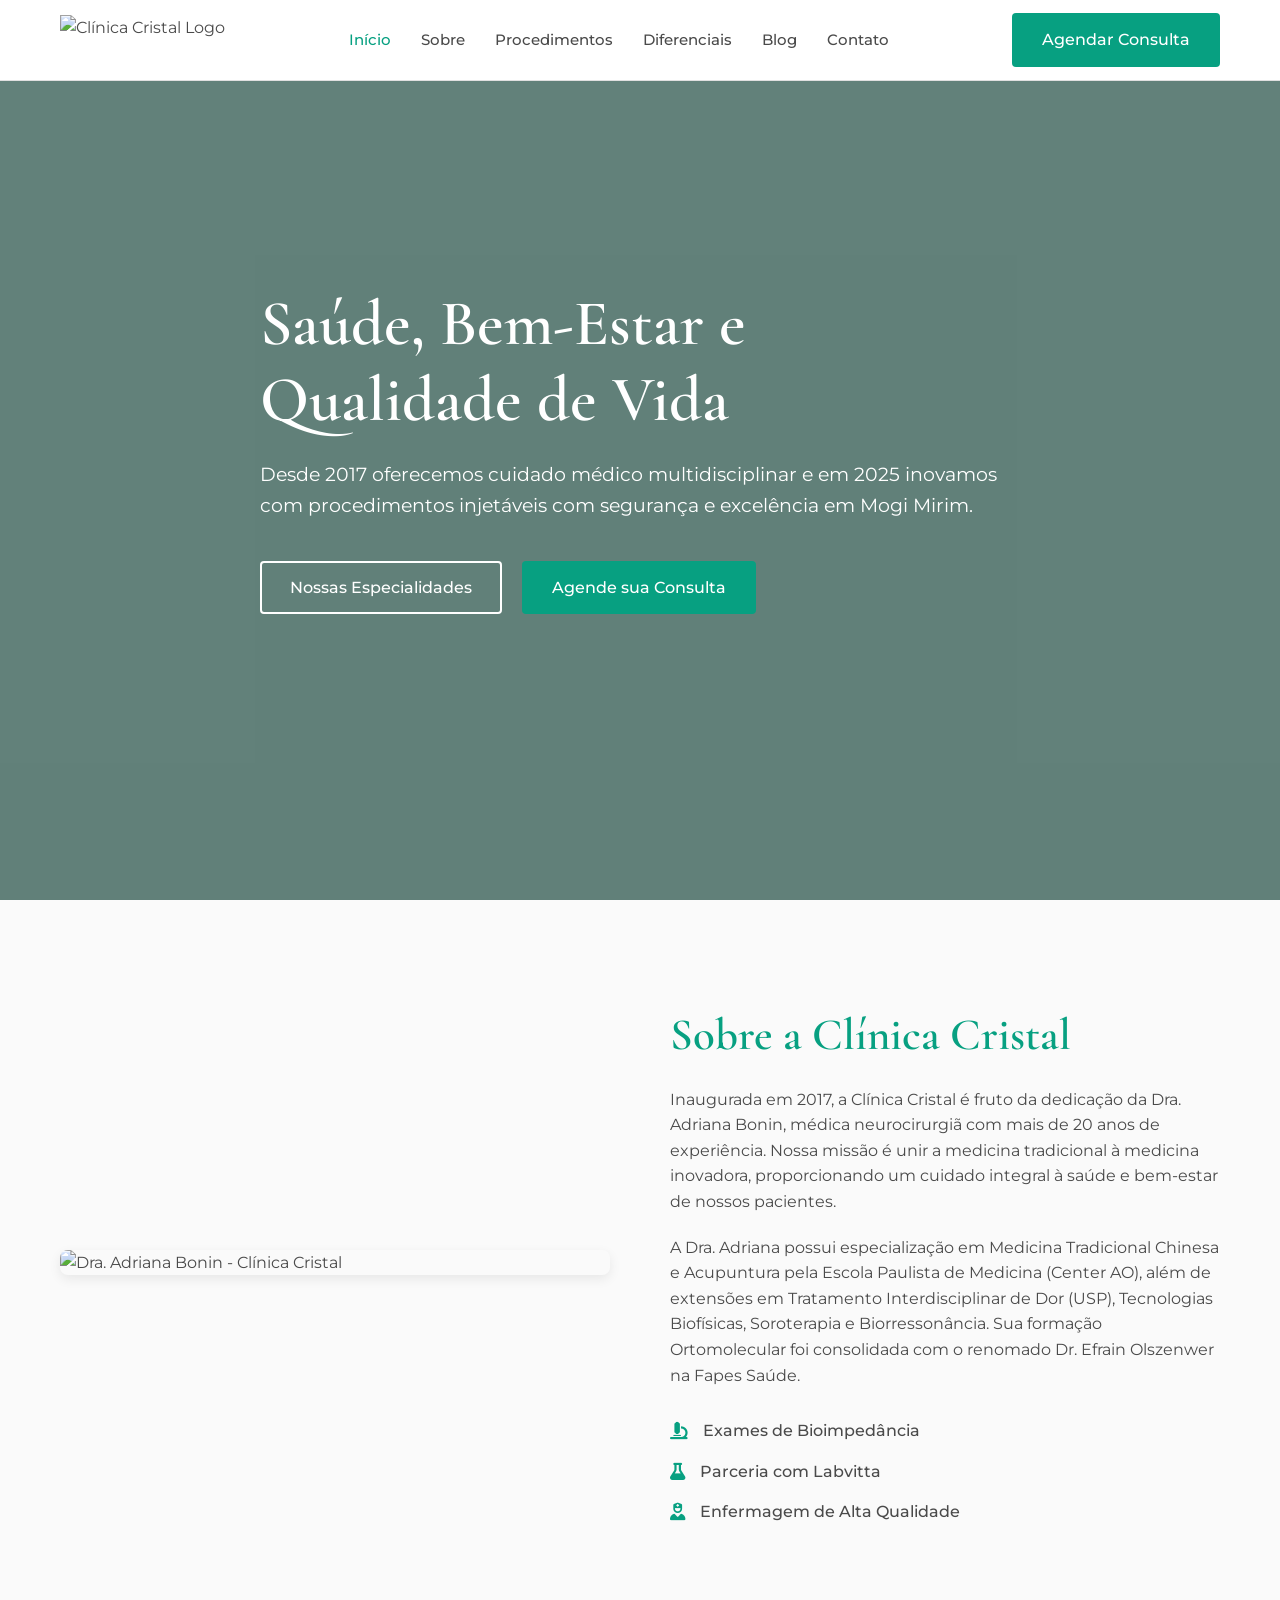
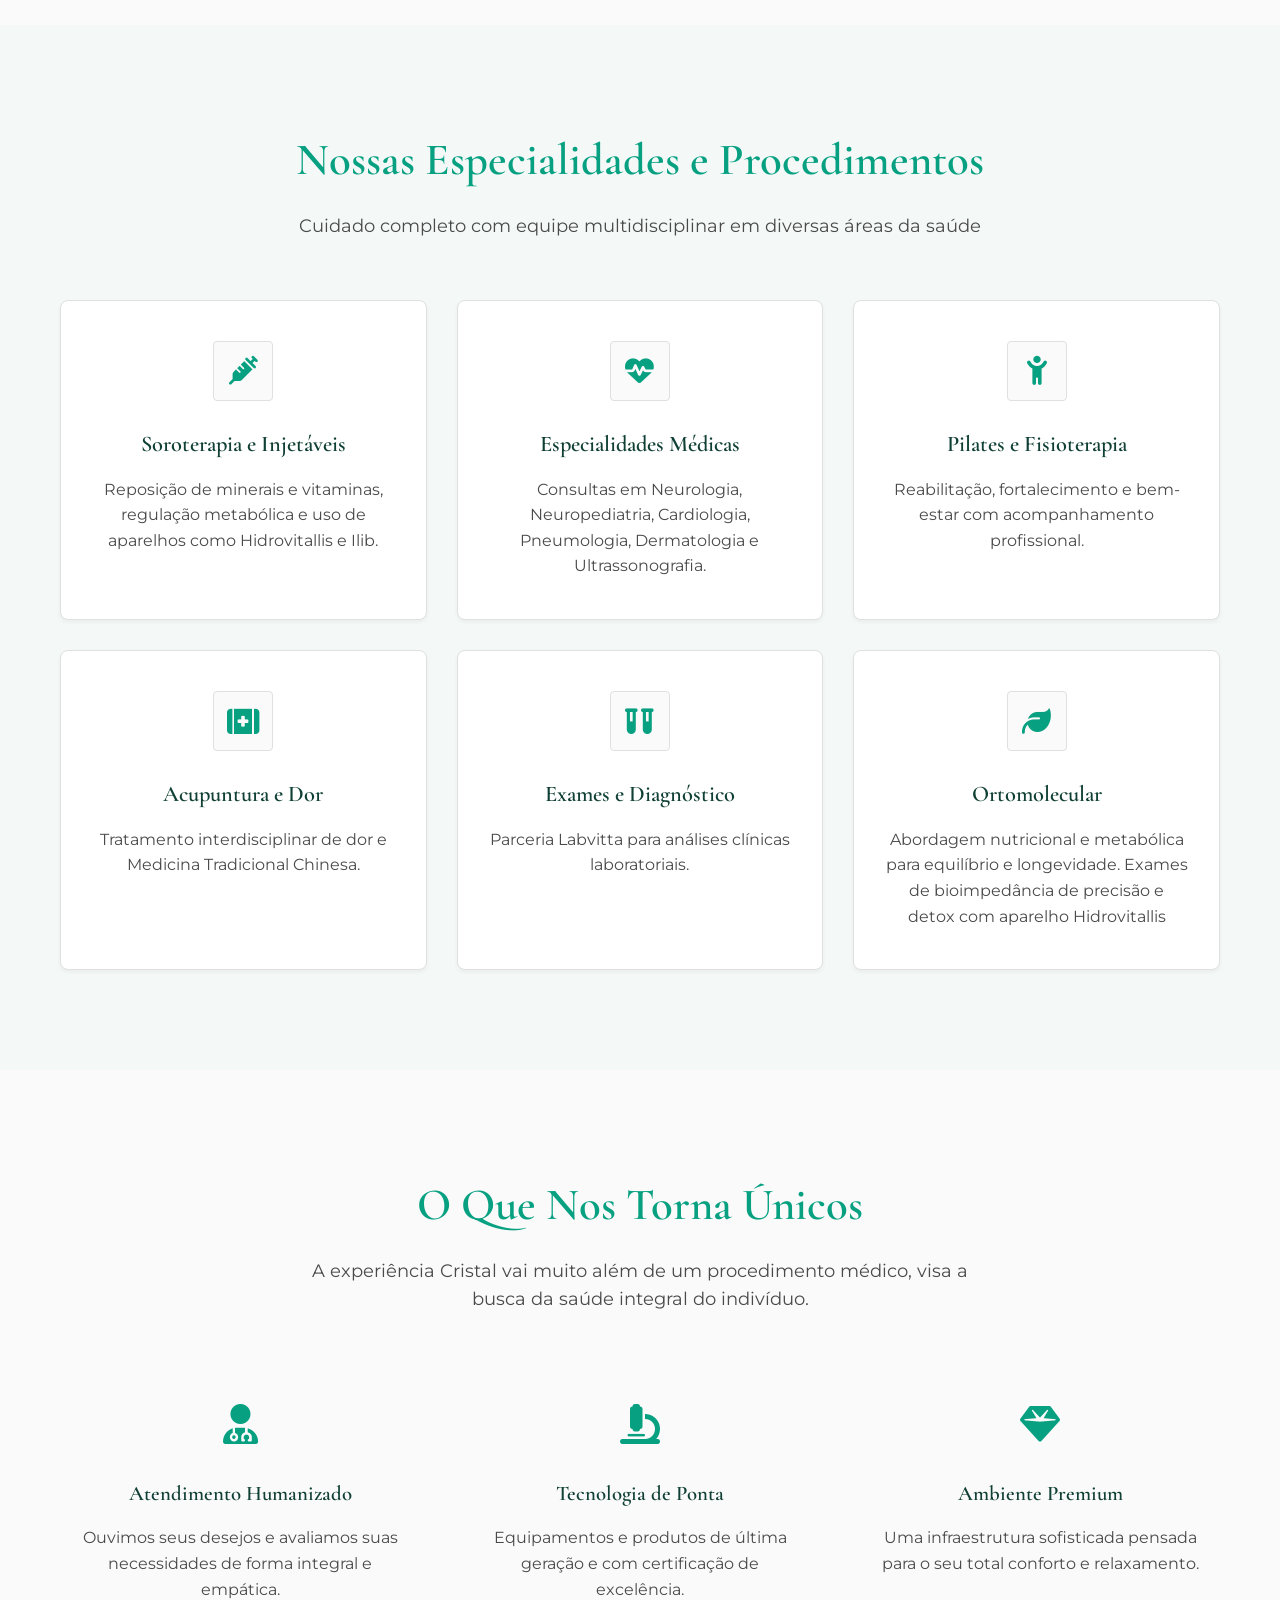
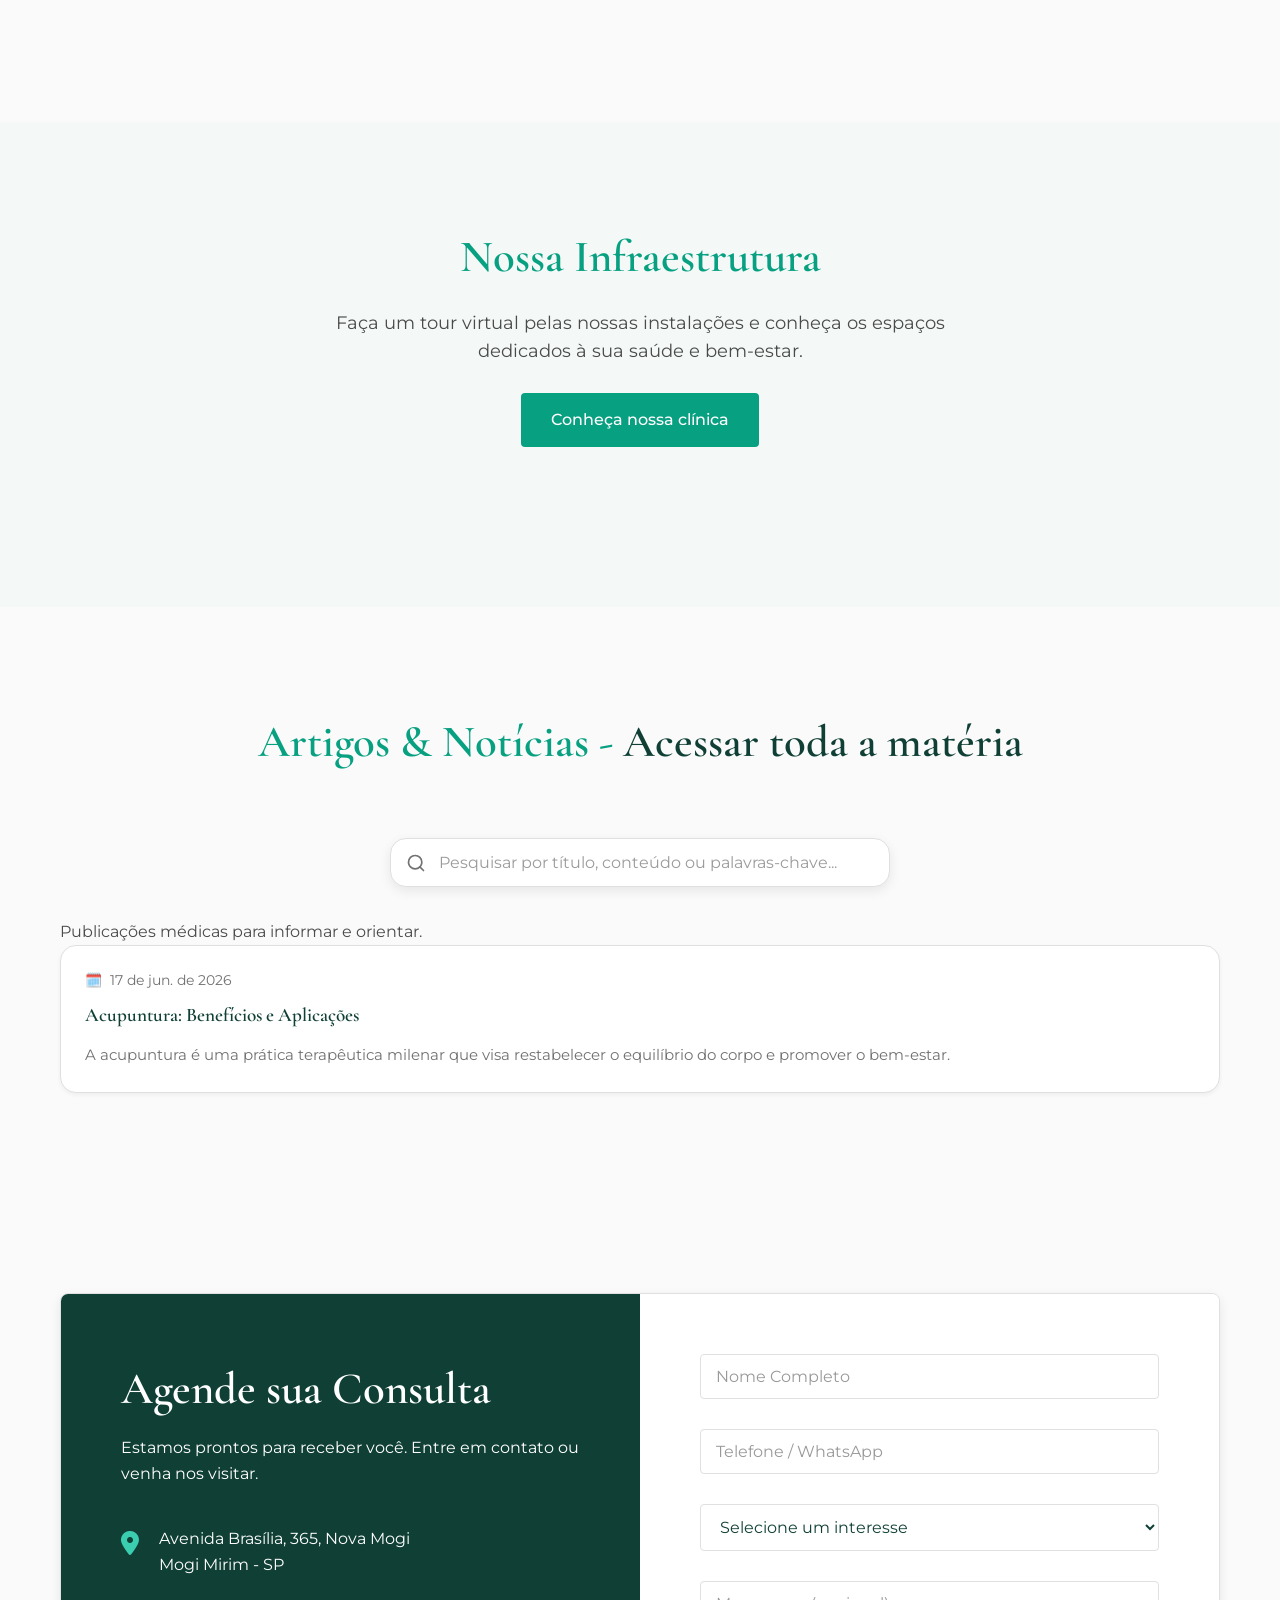
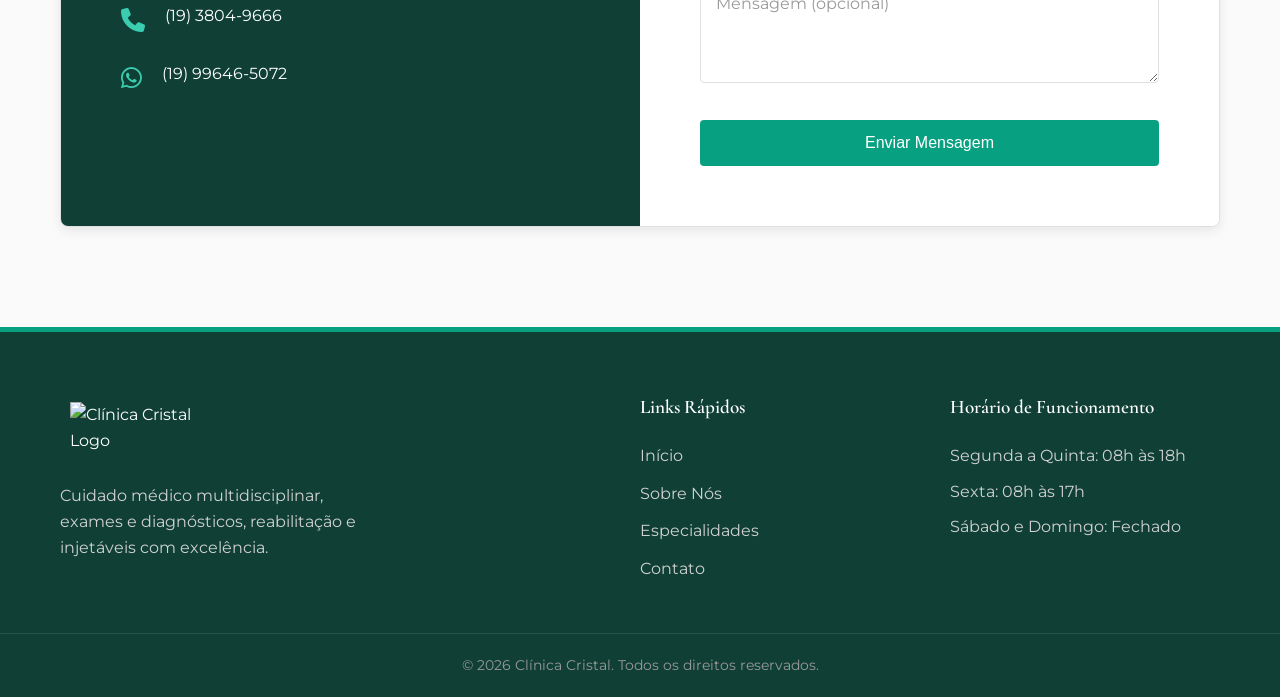
==== commit 1376643d: "Revert "feat: enhance SEO and metadata for clinic and article pages" This reverts commit 954290bd003" ====
--- a/index.html
+++ b/index.html
@@ -4,26 +4,7 @@
 <head>
     <meta charset="UTF-8">
     <meta name="viewport" content="width=device-width, initial-scale=1.0">
-    <title>Clínica Médica em Mogi Mirim | Neurologia e Tratamentos Injetáveis | Cristal Injetáveis</title>
-    <meta name="description"
-        content="Cristal Injetáveis é uma clínica médica em Mogi Mirim - SP com neurologia, acupuntura, cardiologia, dermatologia, fisioterapia, exames e tratamentos injetáveis.">
-    <meta name="robots" content="index,follow,max-snippet:-1,max-image-preview:large">
-    <link rel="canonical" href="https://www.cristalinjetaveis.com.br/">
-    <meta property="og:type" content="website">
-    <meta property="og:title"
-        content="Clínica Médica em Mogi Mirim | Neurologia e Tratamentos Injetáveis | Cristal Injetáveis">
-    <meta property="og:description"
-        content="Clínica de especialidades médicas em Mogi Mirim com neurologia, acupuntura, cardiologia, dermatologia, fisioterapia e tratamentos injetáveis.">
-    <meta property="og:image" content="https://i.ibb.co/LdQyZmXQ/faixada.jpg">
-    <meta property="og:url" content="https://www.cristalinjetaveis.com.br/">
-    <meta property="og:locale" content="pt_BR">
-    <meta property="og:site_name" content="Cristal Injetáveis">
-    <meta name="twitter:card" content="summary_large_image">
-    <meta name="twitter:title"
-        content="Clínica Médica em Mogi Mirim | Neurologia e Tratamentos Injetáveis">
-    <meta name="twitter:description"
-        content="Cristal Injetáveis: clínica médica em Mogi Mirim - SP com especialidades, exames e tratamentos injetáveis.">
-    <meta name="twitter:image" content="https://i.ibb.co/LdQyZmXQ/faixada.jpg">
+    <title>Clínica Cristal | Medicina e Injetáveis</title>
     <link rel="stylesheet" href="style.css">
     <link rel="icon" href="assets/favicon.ico" type="image/x-icon">
     <!-- Font Awesome for Icons -->
@@ -32,83 +13,6 @@
     <link
         href="https://fonts.googleapis.com/css2?family=Cormorant+Garamond:wght@400;600;700&family=Montserrat:wght@300;400;500;600&display=swap"
         rel="stylesheet">
-    <script type="application/ld+json">
-        {
-            "@context": "https://schema.org",
-            "@type": "MedicalBusiness",
-            "@id": "https://www.cristalinjetaveis.com.br/#medicalbusiness",
-            "name": "Cristal Injetáveis",
-            "alternateName": "Clínica Cristal",
-            "url": "https://www.cristalinjetaveis.com.br/",
-            "image": [
-                "https://i.ibb.co/MyTZbSrk/logo.png",
-                "https://i.ibb.co/LdQyZmXQ/faixada.jpg"
-            ],
-            "logo": "https://i.ibb.co/MyTZbSrk/logo.png",
-            "description": "Clínica médica em Mogi Mirim - SP com atendimento multidisciplinar, neurologia, acupuntura, cardiologia, dermatologia, fisioterapia, exames e tratamentos injetáveis.",
-            "telephone": "+55-19-3804-9666",
-            "address": {
-                "@type": "PostalAddress",
-                "streetAddress": "Avenida Brasília, 365, Nova Mogi",
-                "addressLocality": "Mogi Mirim",
-                "addressRegion": "SP",
-                "addressCountry": "BR"
-            },
-            "geo": {
-                "@type": "GeoCoordinates",
-                "latitude": -22.4313,
-                "longitude": -46.9578
-            },
-            "areaServed": {
-                "@type": "City",
-                "name": "Mogi Mirim"
-            },
-            "medicalSpecialty": [
-                "Neurologic",
-                "Cardiovascular",
-                "Dermatologic",
-                "Physiotherapy",
-                "Acupuncture"
-            ],
-            "knowsAbout": [
-                "Neurologia",
-                "Neuropediatria",
-                "Acupuntura",
-                "Tratamentos injetáveis",
-                "Soroterapia",
-                "Cardiologia",
-                "Pneumologia",
-                "Dermatologia",
-                "Ultrassonografia",
-                "Fisioterapia",
-                "Pilates",
-                "Medicina ortomolecular",
-                "Bioimpedância"
-            ],
-            "openingHoursSpecification": [
-                {
-                    "@type": "OpeningHoursSpecification",
-                    "dayOfWeek": [
-                        "Monday",
-                        "Tuesday",
-                        "Wednesday",
-                        "Thursday"
-                    ],
-                    "opens": "08:00",
-                    "closes": "18:00"
-                },
-                {
-                    "@type": "OpeningHoursSpecification",
-                    "dayOfWeek": "Friday",
-                    "opens": "08:00",
-                    "closes": "17:00"
-                }
-            ],
-            "sameAs": [
-                "https://maps.app.goo.gl/HisZMVXfd8JZpuFA6"
-            ]
-        }
-    </script>
 </head>
 
 <body>
@@ -117,8 +21,7 @@
     <header class="header" id="header">
         <div class="container nav-container">
             <a href="#" class="logo">
-                <img src="https://i.ibb.co/MyTZbSrk/logo.png"
-                    alt="Cristal Injetáveis, clínica médica em Mogi Mirim">
+                <img src="https://i.ibb.co/MyTZbSrk/logo.png" alt="Clínica Cristal Logo">
             </a>
 
             <nav class="navbar">
@@ -148,7 +51,7 @@
     <section class="hero" id="home">
         <div class="hero-overlay"></div>
         <div class="container hero-content reveal">
-            <h1>Clínica de Especialidades Médicas em Mogi Mirim</h1>
+            <h1>Saúde, Bem-Estar e Qualidade de Vida</h1>
             <p>Desde 2017 oferecemos cuidado médico multidisciplinar e em 2025 inovamos com procedimentos injetáveis
                 com segurança e
                 excelência em Mogi Mirim.</p>
@@ -165,11 +68,10 @@
         <div class="container sobre-container">
             <div class="sobre-img reveal-left">
                 <!-- Imagem ilustrativa de uma clínica/médica -->
-                <img src="https://i.ibb.co/LdQyZmXQ/faixada.jpg"
-                    alt="Fachada da Cristal Injetáveis, clínica médica em Mogi Mirim SP">
+                <img src="https://i.ibb.co/LdQyZmXQ/faixada.jpg" alt="Dra. Adriana Bonin - Clínica Cristal">
             </div>
             <div class="sobre-text reveal-right">
-                <h2 class="section-title">Sobre a Cristal Injetáveis em Mogi Mirim</h2>
+                <h2 class="section-title">Sobre a Clínica Cristal</h2>
                 <p>Inaugurada em 2017, a Clínica Cristal é fruto da dedicação da Dra. Adriana Bonin, médica
                     neurocirurgiã com mais de 20 anos de experiência. Nossa missão é unir a medicina tradicional à
                     medicina inovadora, proporcionando um cuidado integral à saúde e bem-estar de nossos pacientes.</p>
@@ -196,7 +98,7 @@
     <section class="servicos section bg-light" id="servicos">
         <div class="container">
             <div class="section-header reveal">
-                <h2 class="section-title">Especialidades Médicas e Tratamentos Injetáveis em Mogi Mirim</h2>
+                <h2 class="section-title">Nossas Especialidades e Procedimentos</h2>
                 <p class="section-description">Cuidado completo com equipe multidisciplinar em diversas áreas da saúde
                 </p>
             </div>
@@ -297,7 +199,7 @@
     <section class="section bg-light" id="tour-virtual">
         <div class="container">
             <div class="section-header reveal">
-                <h2 class="section-title">Infraestrutura da Clínica Médica em Mogi Mirim</h2>
+                <h2 class="section-title">Nossa Infraestrutura</h2>
                 <p class="section-description">Faça um tour virtual pelas nossas instalações e conheça os espaços
                     dedicados à sua saúde e bem-estar.</p>
                 <a href="clinica.html" class="btn btn-primary infrastructure-btn">Conheça nossa clínica</a>
@@ -349,8 +251,8 @@
     <section class="contato section" id="contato">
         <div class="container">
             <div class="contato-container glass-panel reveal">
-            <div class="contato-info">
-                    <h2 class="section-title text-left">Agende sua Consulta em Mogi Mirim</h2>
+                <div class="contato-info">
+                    <h2 class="section-title text-left">Agende sua Consulta</h2>
                     <p>Estamos prontos para receber você. Entre em contato ou venha nos visitar.</p>
 
                     <ul class="info-list">
@@ -416,8 +318,7 @@
     <footer class="footer">
         <div class="container footer-container">
             <div class="footer-brand">
-                <img src="https://i.ibb.co/MyTZbSrk/logo.png"
-                    alt="Cristal Injetáveis, clínica de especialidades médicas em Mogi Mirim" class="footer-logo">
+                <img src="https://i.ibb.co/MyTZbSrk/logo.png" alt="Clínica Cristal Logo" class="footer-logo">
                 <p>Cuidado médico multidisciplinar, exames e diagnósticos, reabilitação e injetáveis com excelência.</p>
             </div>
             <div class="footer-links">
@@ -444,4 +345,4 @@
     <script src="script.js"></script>
 </body>
 
-</html>
+</html>
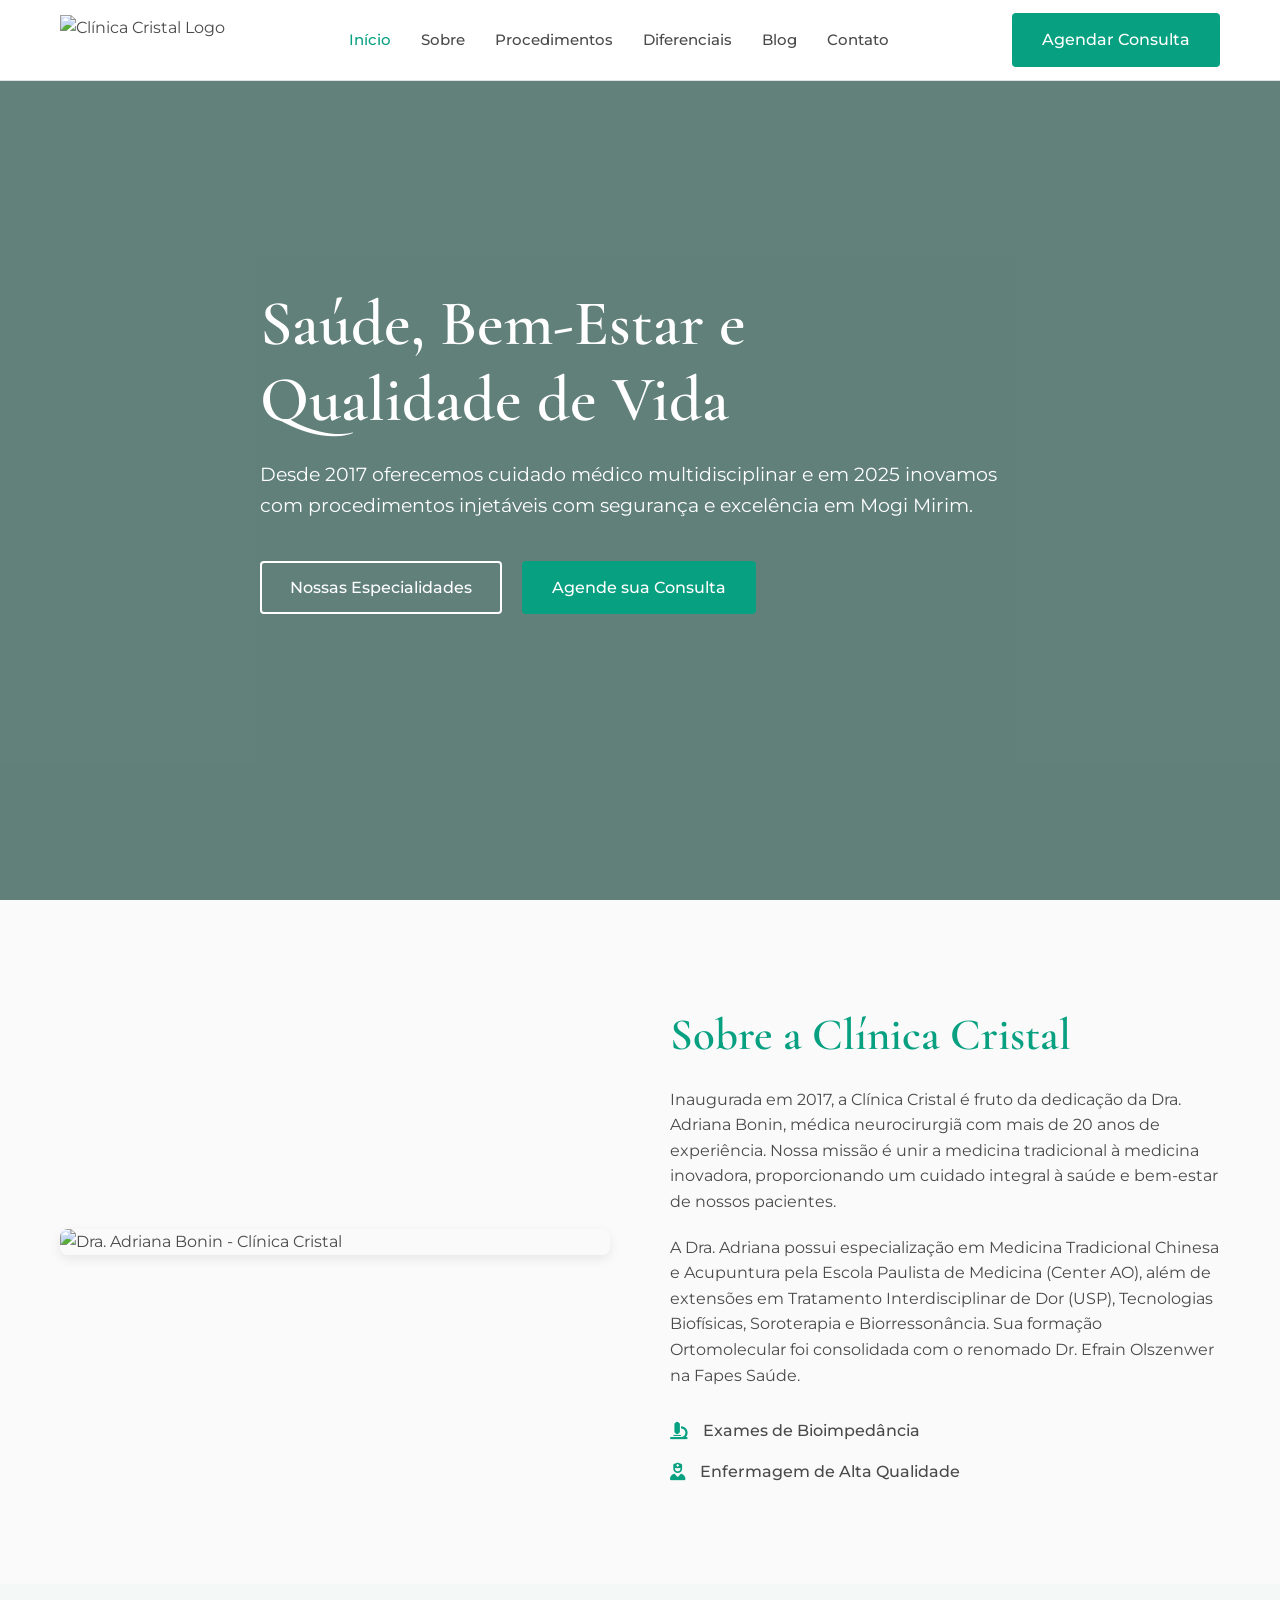
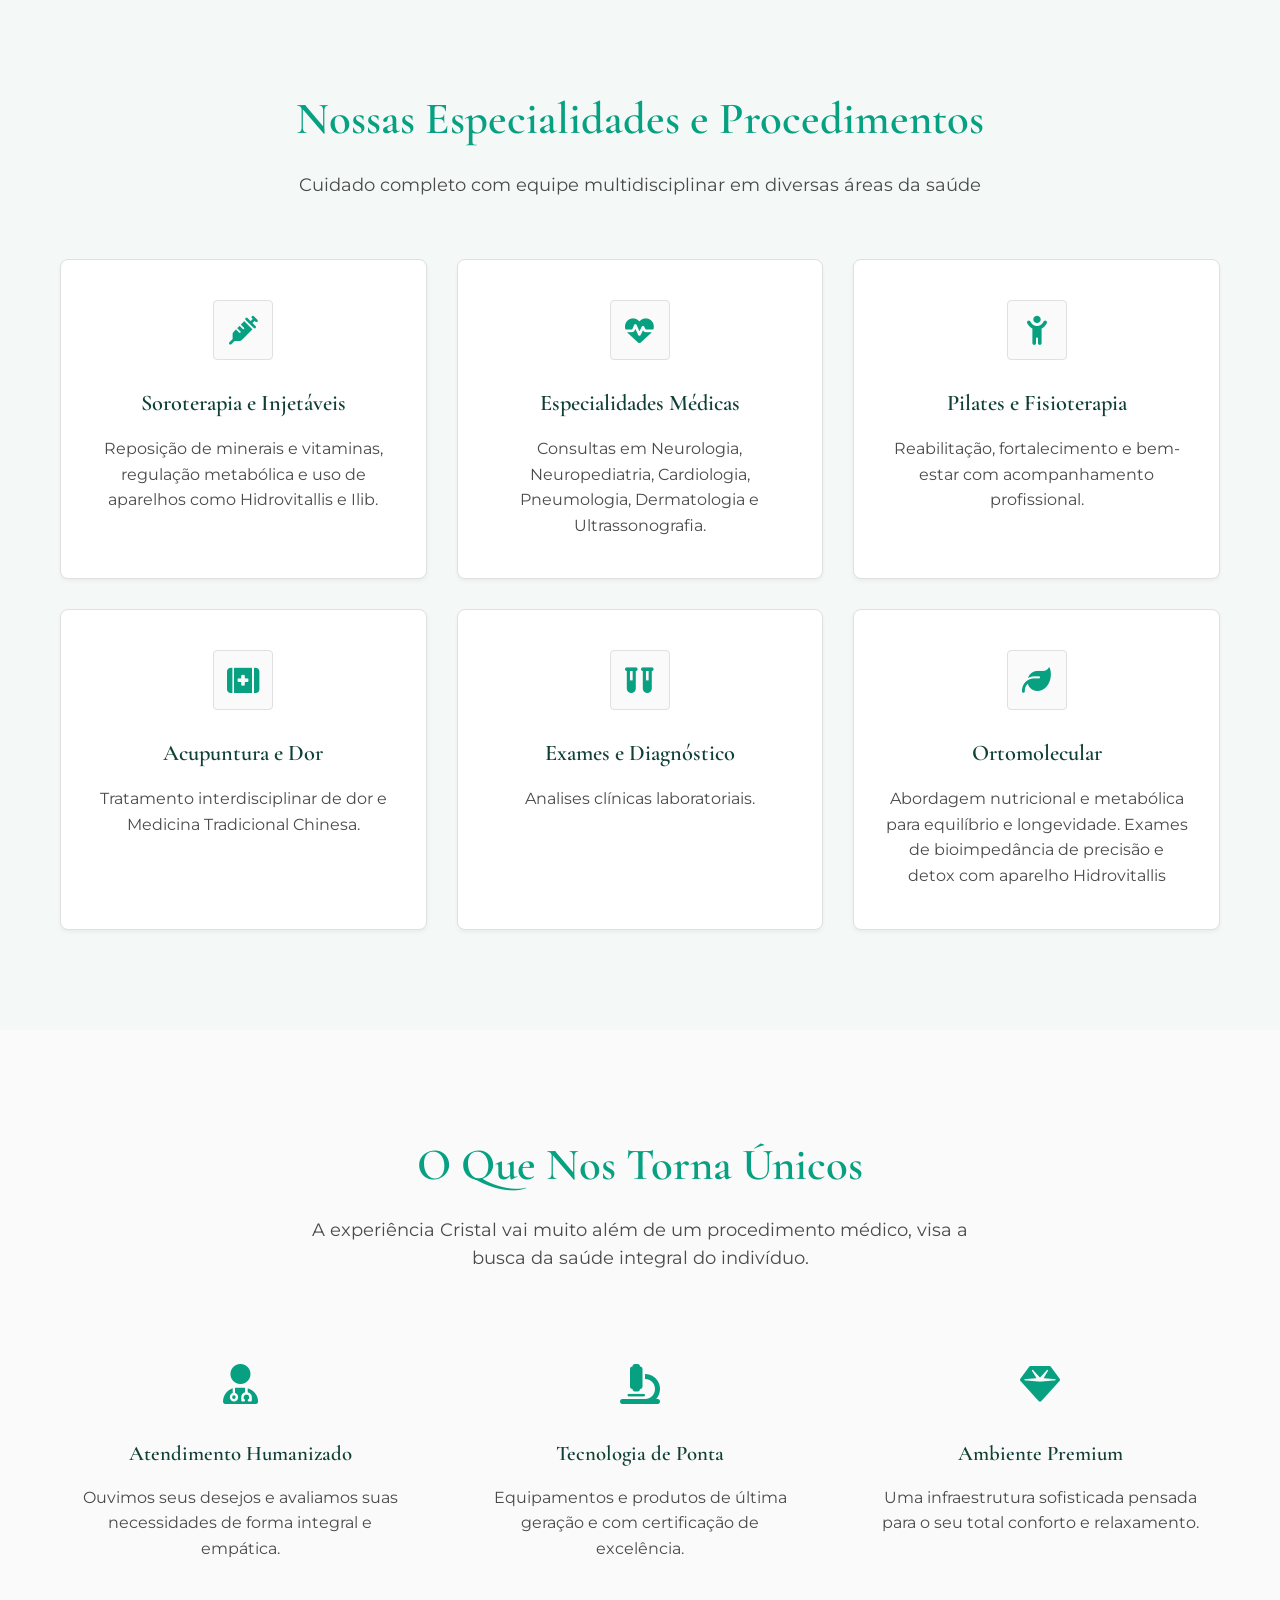
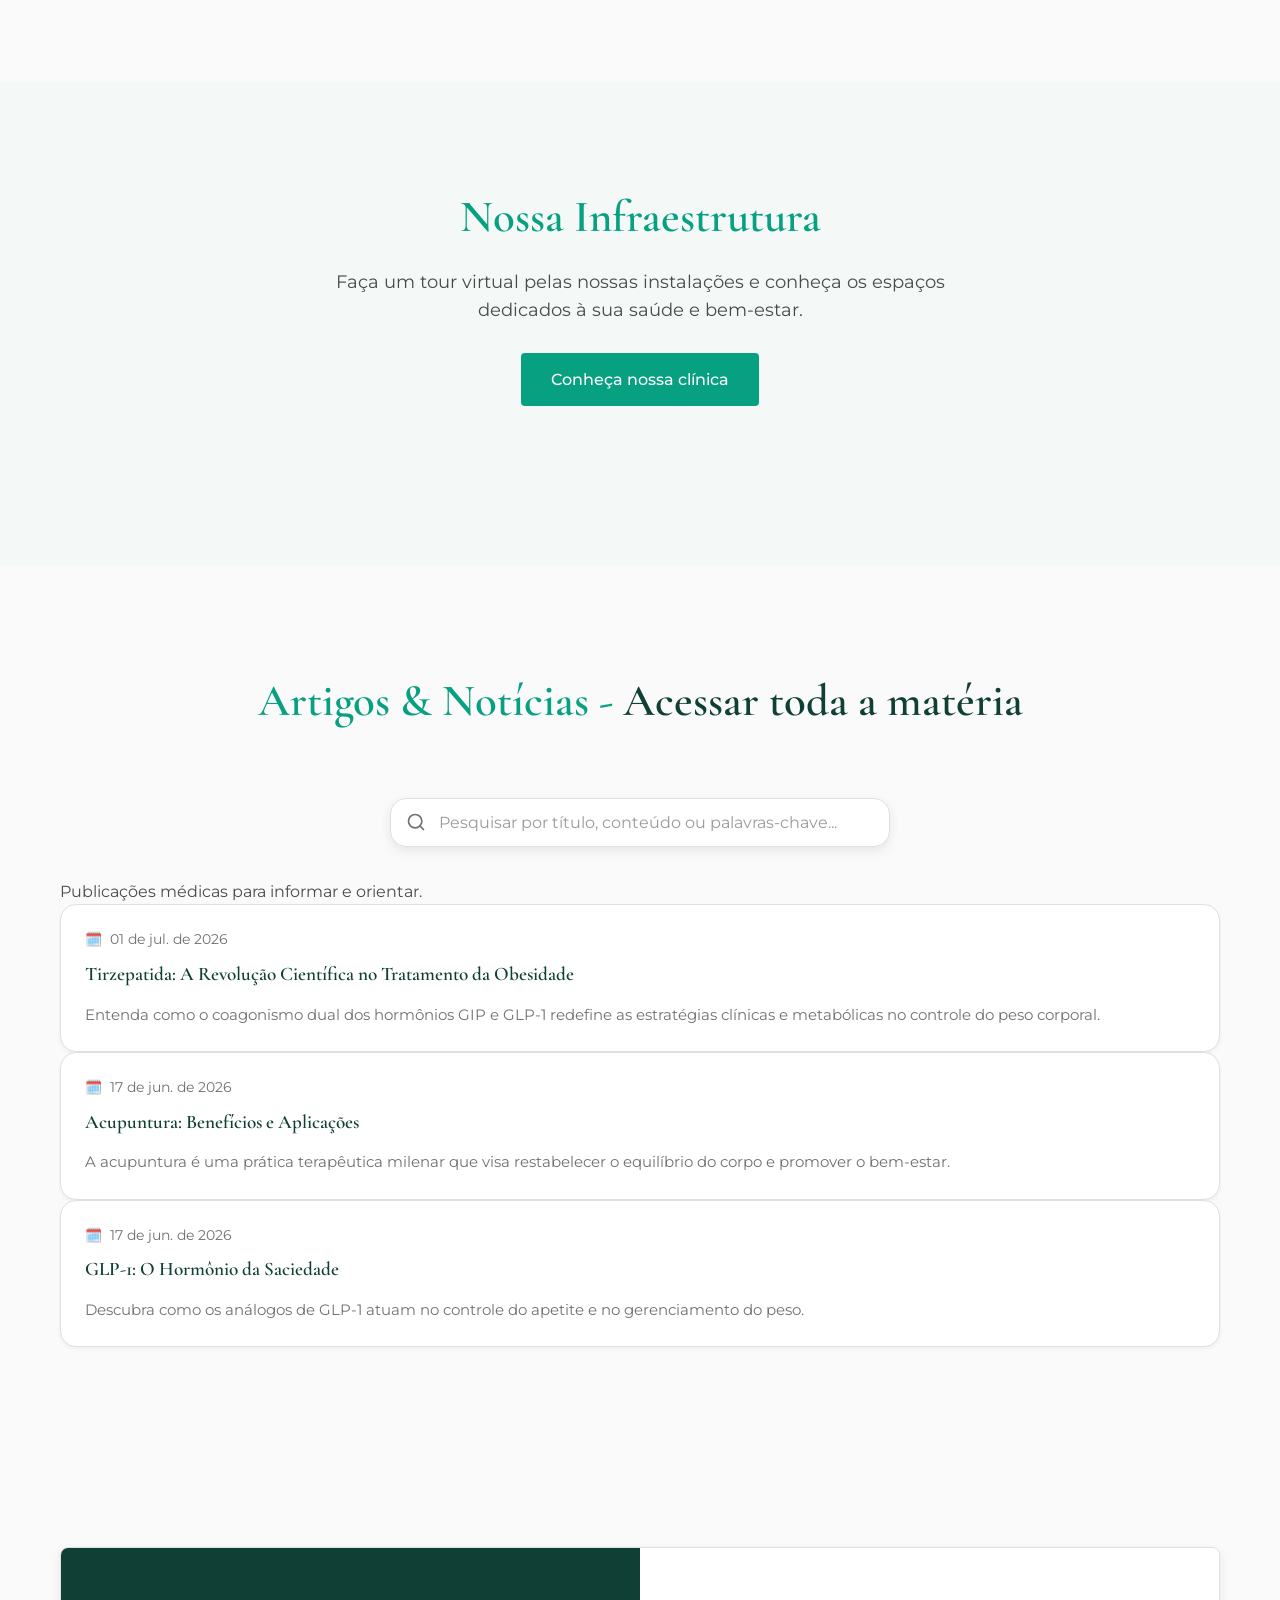
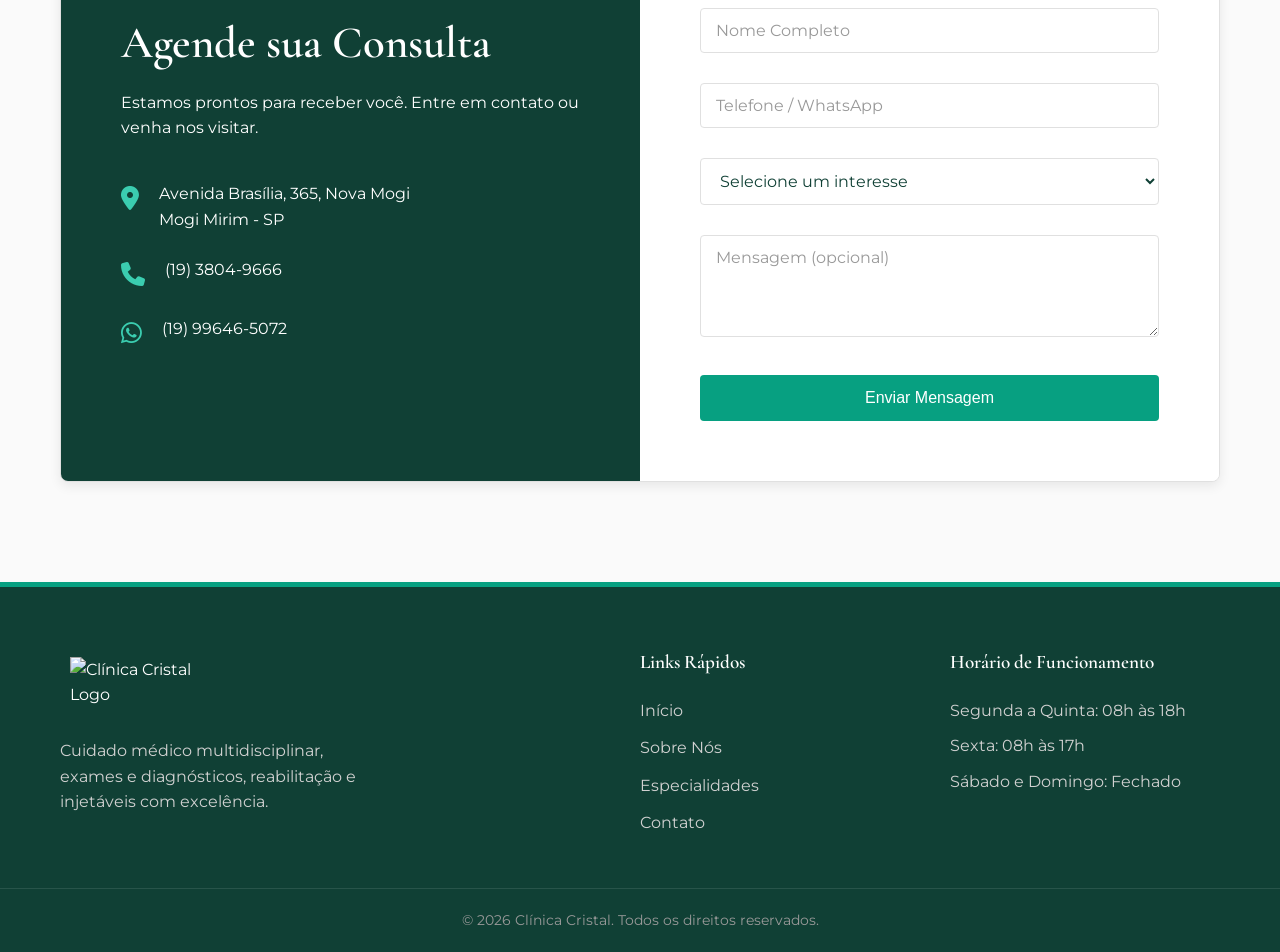
==== commit 03d348e6: "fix: remove redundant feature item and update partnership description in index.html" ====
--- a/index.html
+++ b/index.html
@@ -84,9 +84,6 @@
                         <i class="fa-solid fa-microscope"></i> Exames de Bioimpedância
                     </div>
                     <div class="feature-item">
-                        <i class="fa-solid fa-flask"></i> Parceria com Labvitta
-                    </div>
-                    <div class="feature-item">
                         <i class="fa-solid fa-user-nurse"></i> Enfermagem de Alta Qualidade
                     </div>
                 </div>
@@ -145,7 +142,7 @@
                         <i class="fa-solid fa-vials"></i>
                     </div>
                     <h3>Exames e Diagnóstico</h3>
-                    <p>Parceria Labvitta para análises clínicas laboratoriais.</p>
+                    <p>Analises clínicas laboratoriais.</p>
                 </div>
                 <!-- Card 6 -->
                 <div class="servico-card reveal">
--- a/style.css
+++ b/style.css
@@ -1,5 +1,5 @@
 /* =========================================
-   Variáveis e Reset
+    Variáveis e Reset
    ========================================= */
 :root {
     /* Paleta de Cores baseada na logo */
@@ -122,7 +122,7 @@
 }
 
 /* =========================================
-   Botões
+    Botões
    ========================================= */
 .btn {
     display: inline-block;
@@ -162,8 +162,16 @@
     width: 100%;
 }
 
-/* =========================================
-   Header & Navegação
+.btn-back {
+    margin-top: 20px;
+    font-weight: bold;
+    background: var(--color-light);
+    color: #C49A45;
+    transition: var(--transition);
+}
+
+/* =========================================
+    Header & Navegação
    ========================================= */
 .header {
     position: fixed;
@@ -227,7 +235,7 @@
 }
 
 /* =========================================
-   Hero Section
+    Hero Section
    ========================================= */
 .hero {
     height: 100vh;
@@ -273,7 +281,7 @@
 }
 
 /* =========================================
-   Sobre Section
+    Sobre Section
    ========================================= */
 .sobre-container {
     display: grid;
@@ -315,7 +323,7 @@
 }
 
 /* =========================================
-   Serviços Section
+    Serviços Section
    ========================================= */
 .servicos-grid {
     display: grid;
@@ -366,7 +374,7 @@
 }
 
 /* =========================================
-   Diferenciais Section
+    Diferenciais Section
    ========================================= */
 .diferenciais-grid {
     display: grid;
@@ -391,7 +399,7 @@
 }
 
 /* =========================================
-   Blog Section
+    Blog Section
    ========================================= */
 .blogs-grid {
     display: grid;
@@ -552,7 +560,7 @@
 }
 
 /* =========================================
-   Contato Section
+    Contato Section
    ========================================= */
 .contato {
     background-color: var(--color-light);
@@ -663,7 +671,7 @@
 }
 
 /* =========================================
-   Footer
+    Footer
    ========================================= */
 .footer {
     background: var(--color-dark);
@@ -723,7 +731,7 @@
 }
 
 /* =========================================
-   Animações (Reveal simplificado)
+    Animações (Reveal simplificado)
    ========================================= */
 /* Reduzidas para apenas um Fade-in sutil, sem movimentação */
 .reveal,
@@ -858,6 +866,12 @@
     margin: 0;
 }
 
+.environment-grid img.clinic-image {
+    object-fit: fill;
+    width: 100%;
+    height: auto;
+}
+
 /* CTA Section */
 .cta-section {
     background: var(--color-dark);
@@ -881,7 +895,7 @@
 }
 
 /* =========================================
-   Responsividade
+    Responsividade
    ========================================= */
 @media (max-width: 992px) {
     .hero-content h1 {
@@ -1077,4 +1091,4 @@
     .environment-grid img {
         height: auto;
     }
-}+}
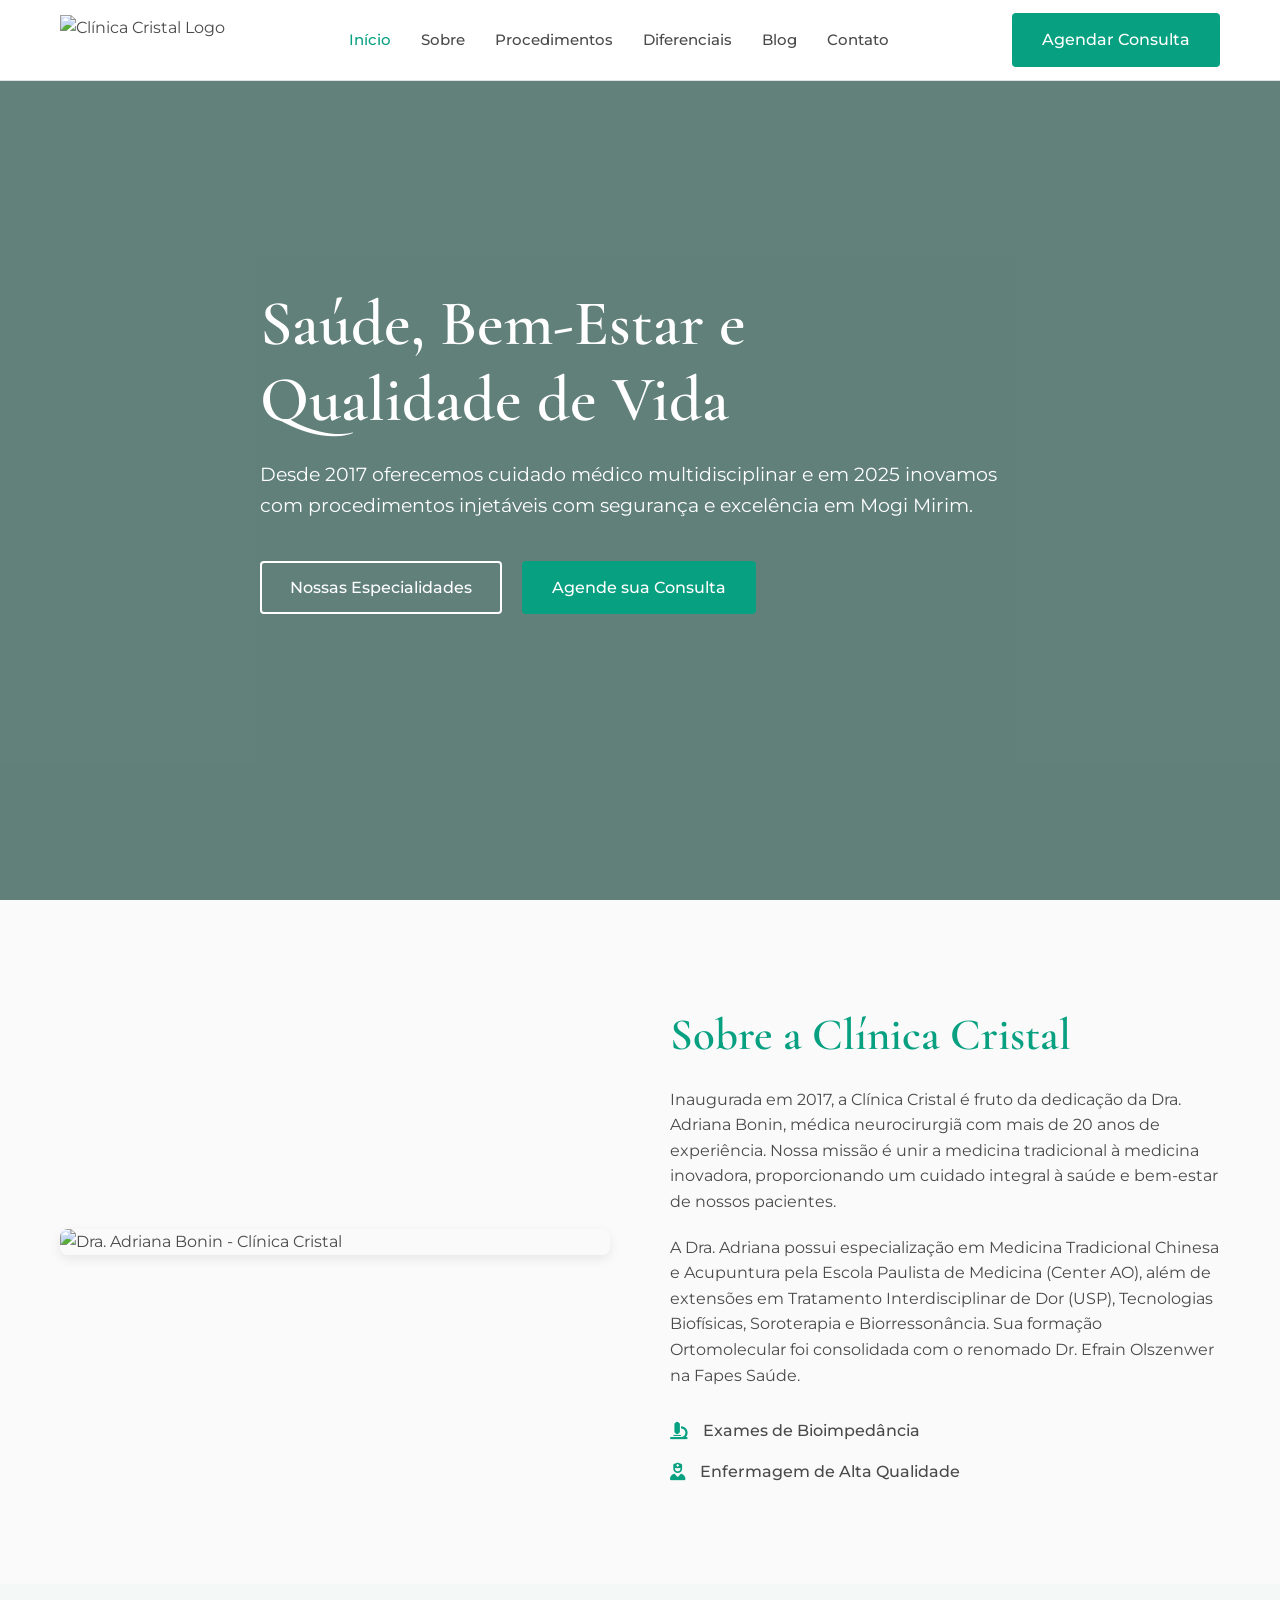
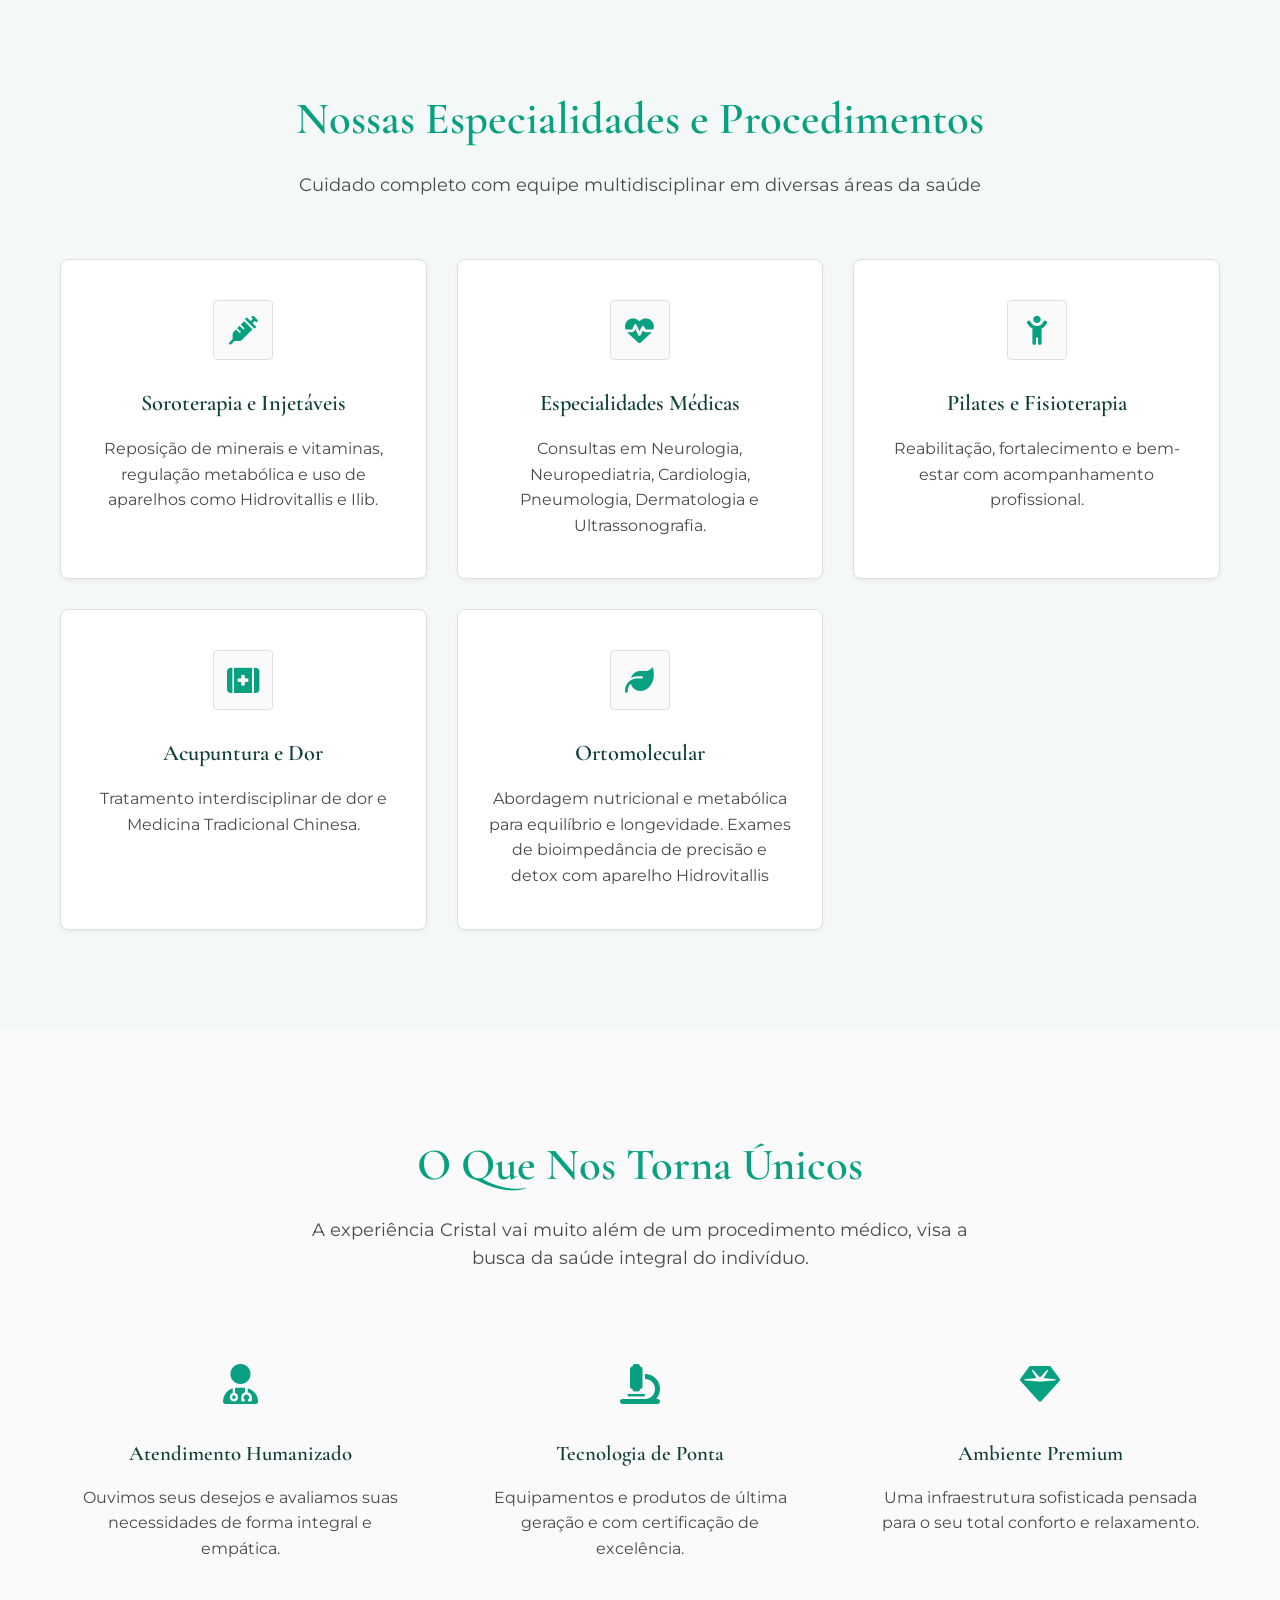
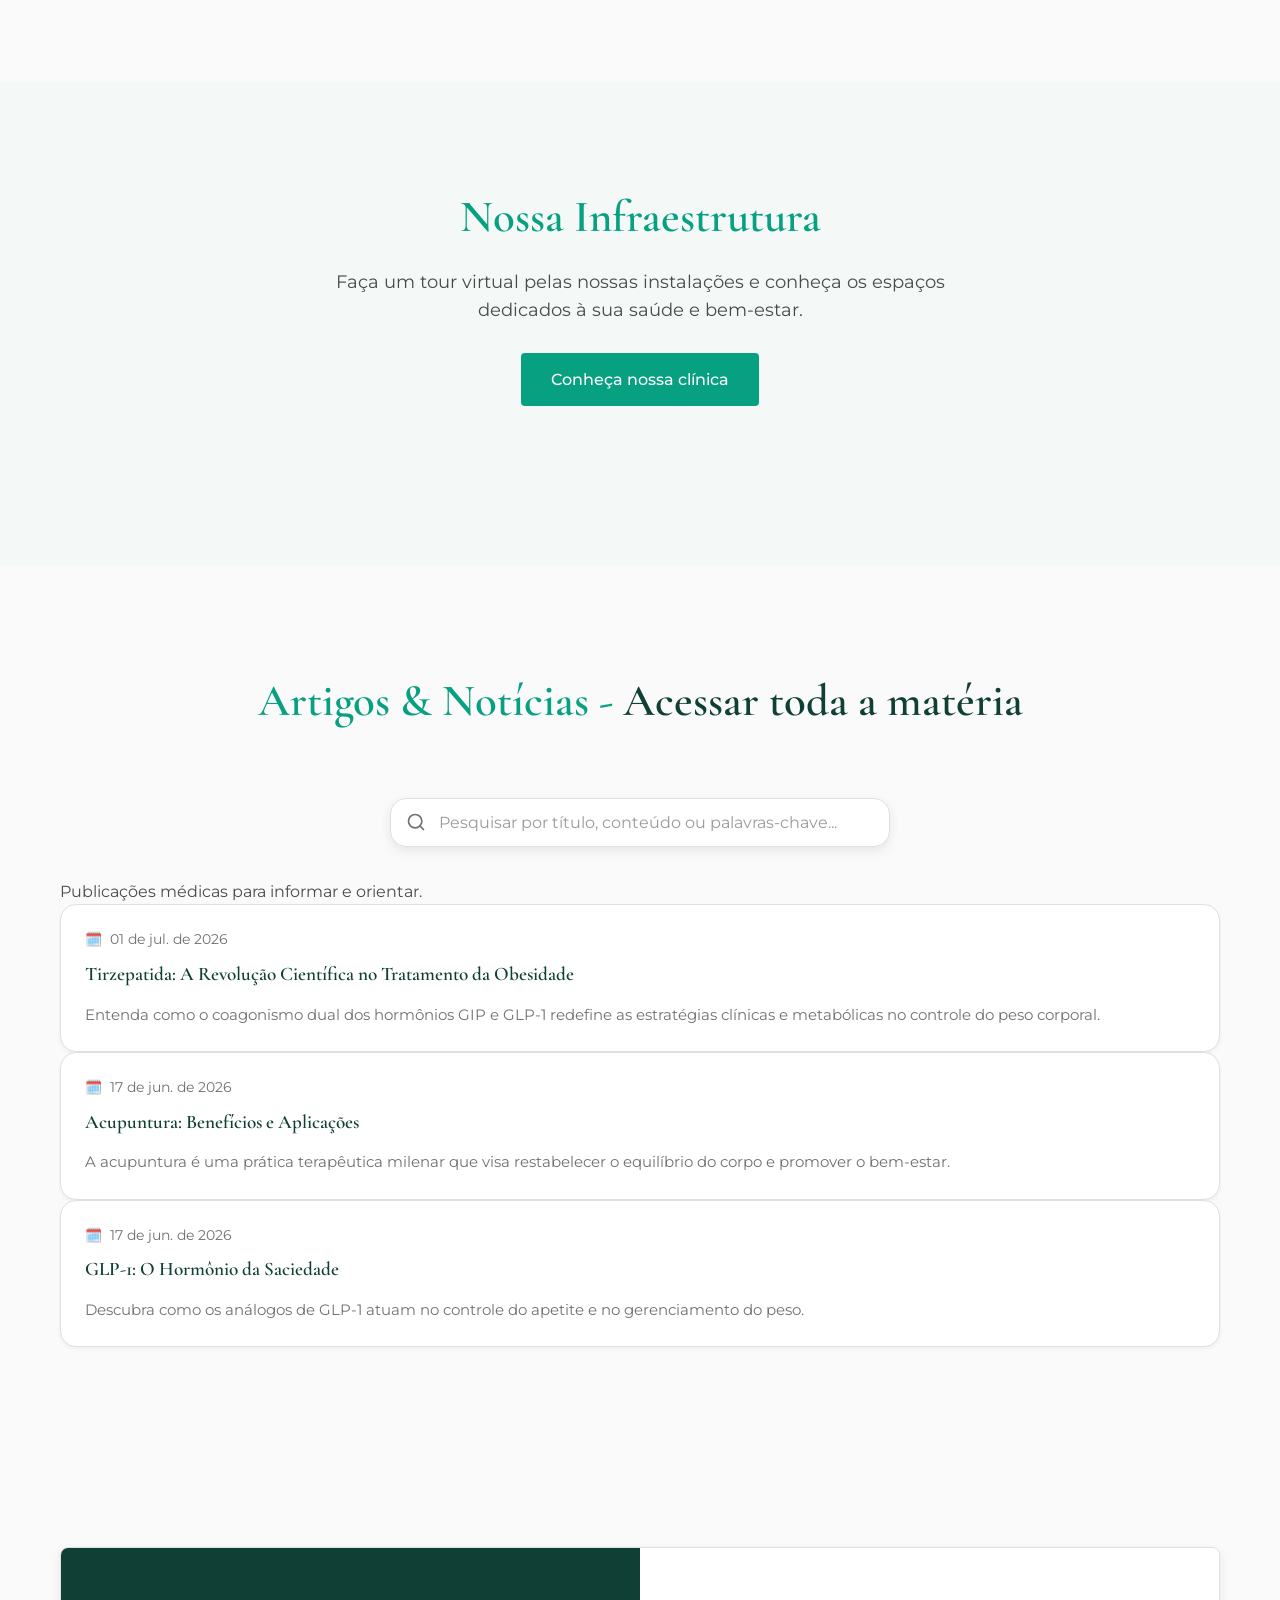
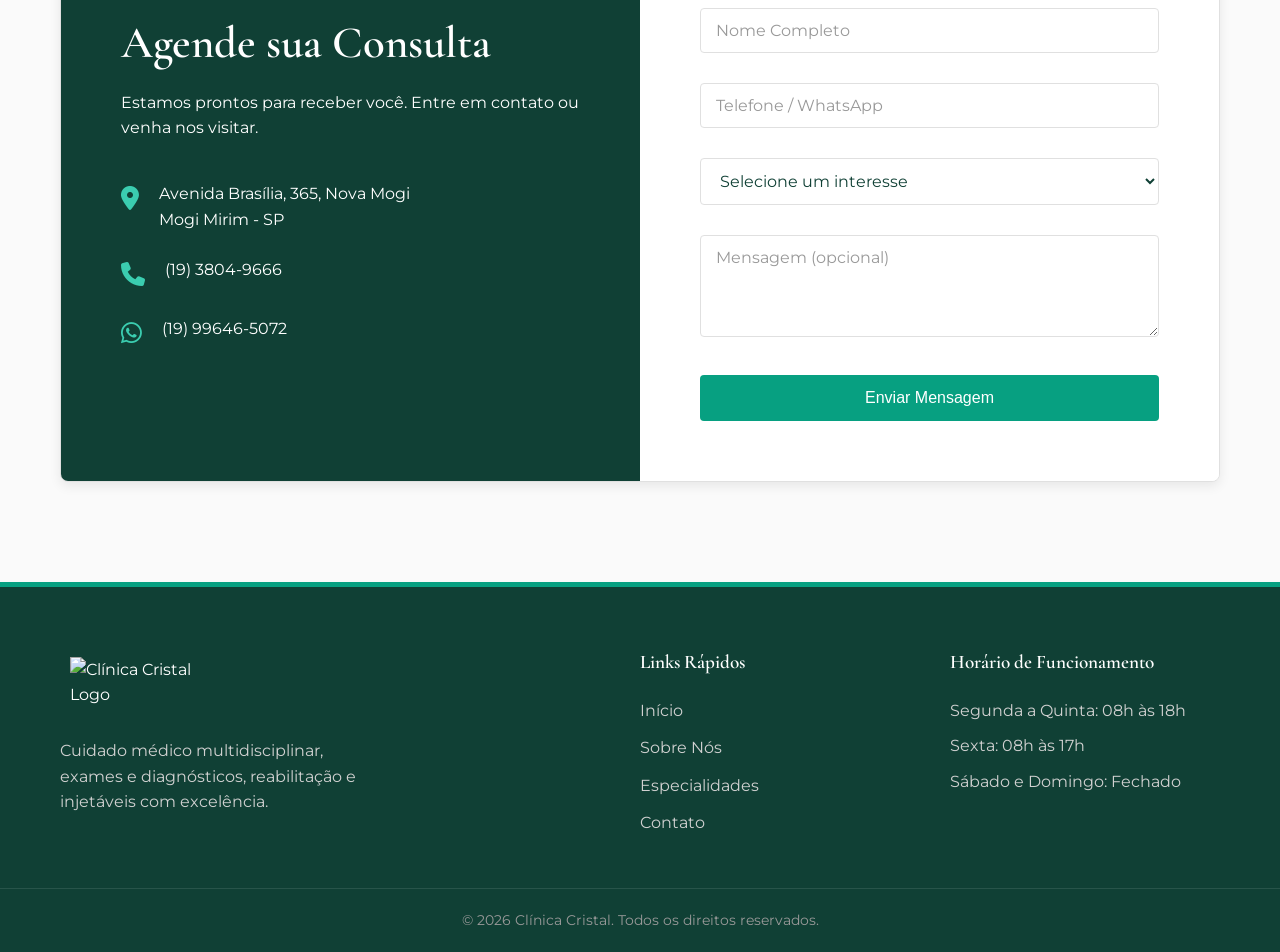
==== commit 9f21ec87: "fix: remove redundant service card from services section in index.html" ====
--- a/index.html
+++ b/index.html
@@ -137,14 +137,6 @@
                     <p>Tratamento interdisciplinar de dor e Medicina Tradicional Chinesa.</p>
                 </div>
                 <!-- Card 5 -->
-                <div class="servico-card reveal">
-                    <div class="servico-icon">
-                        <i class="fa-solid fa-vials"></i>
-                    </div>
-                    <h3>Exames e Diagnóstico</h3>
-                    <p>Analises clínicas laboratoriais.</p>
-                </div>
-                <!-- Card 6 -->
                 <div class="servico-card reveal">
                     <div class="servico-icon">
                         <i class="fa-solid fa-leaf"></i>
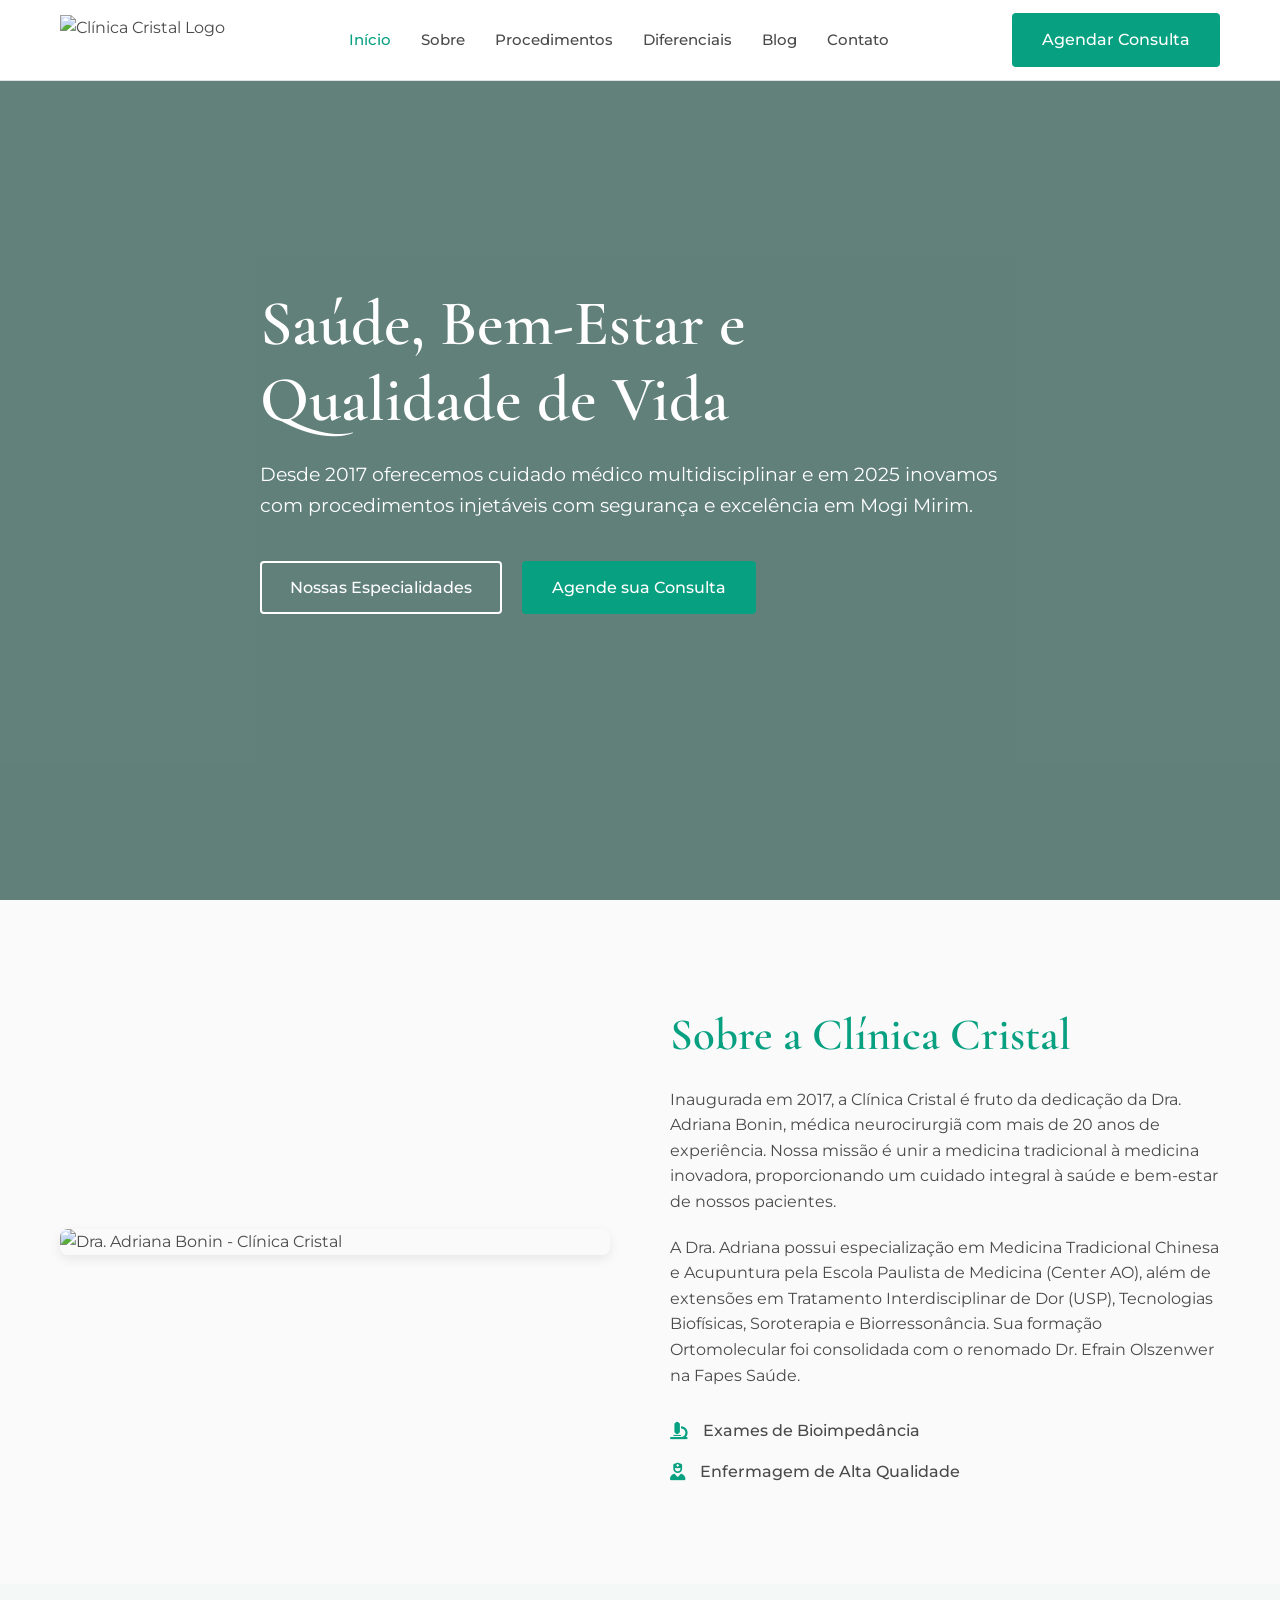
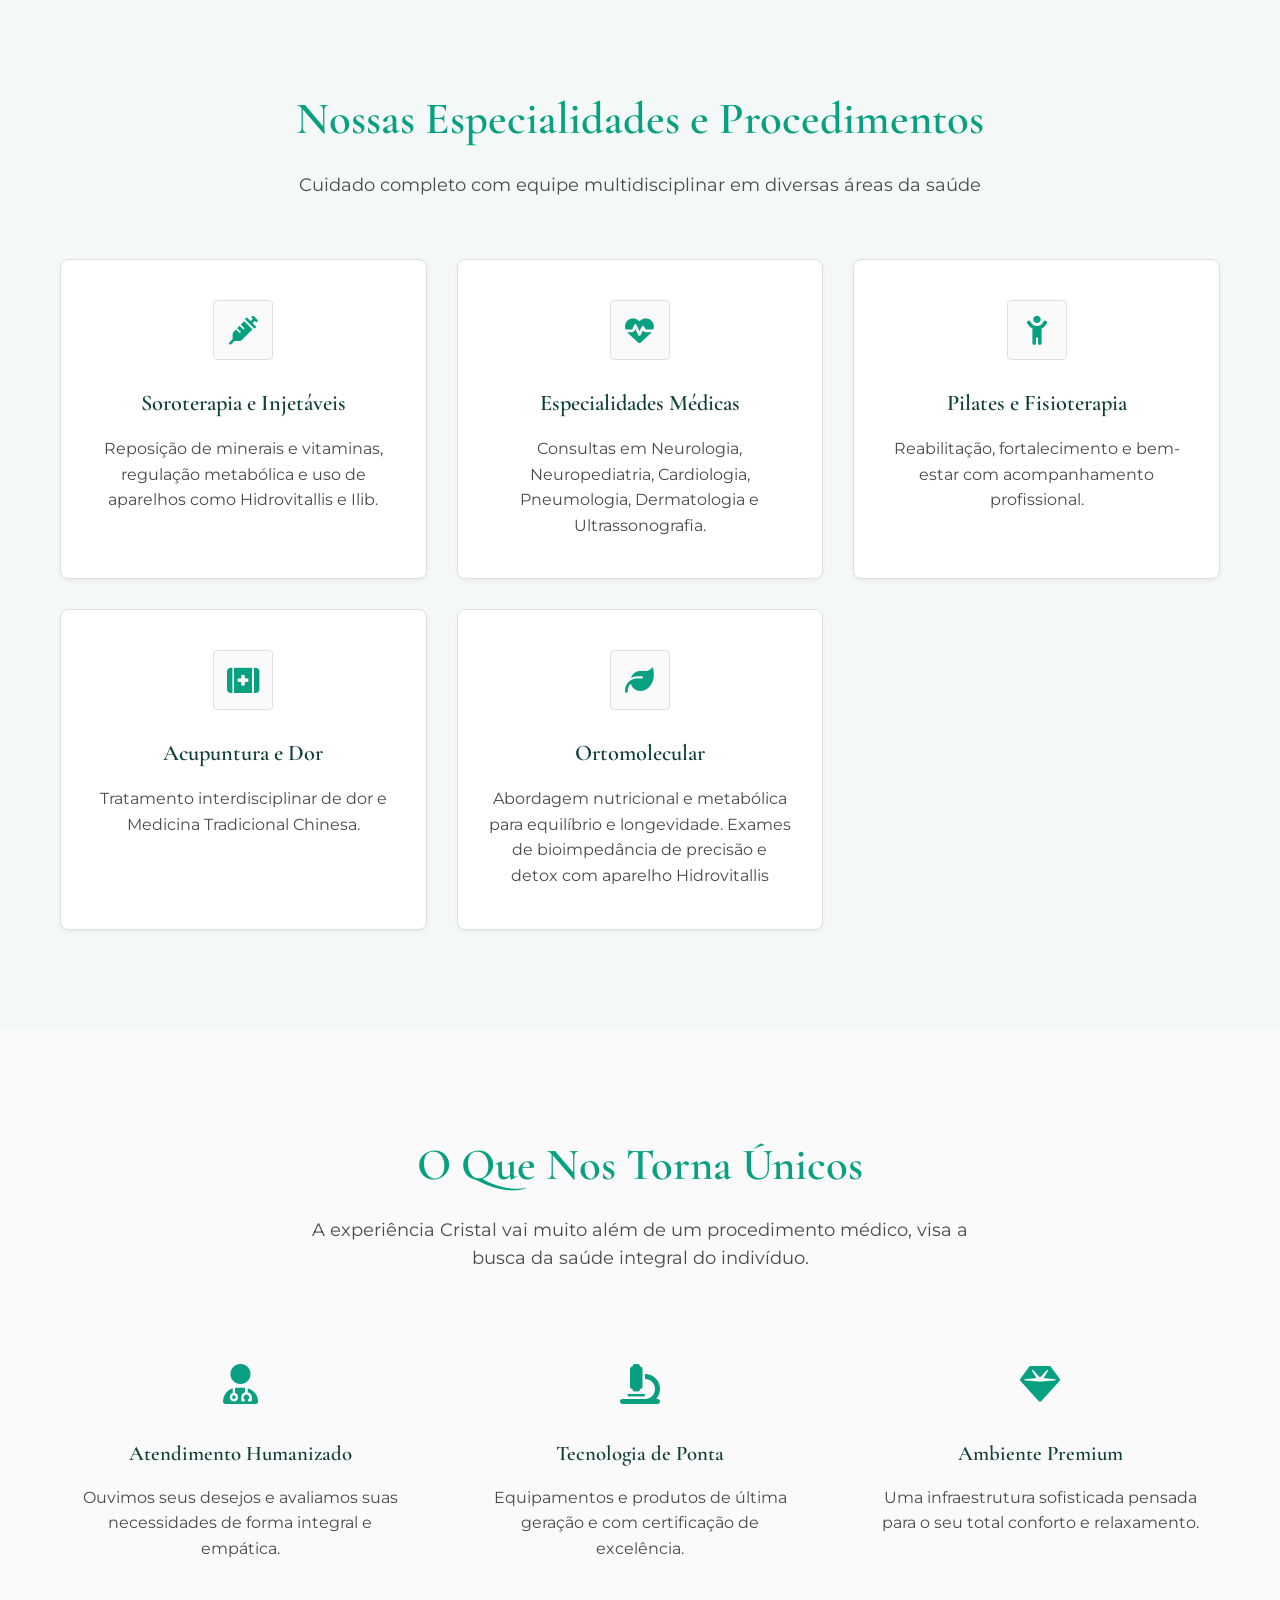
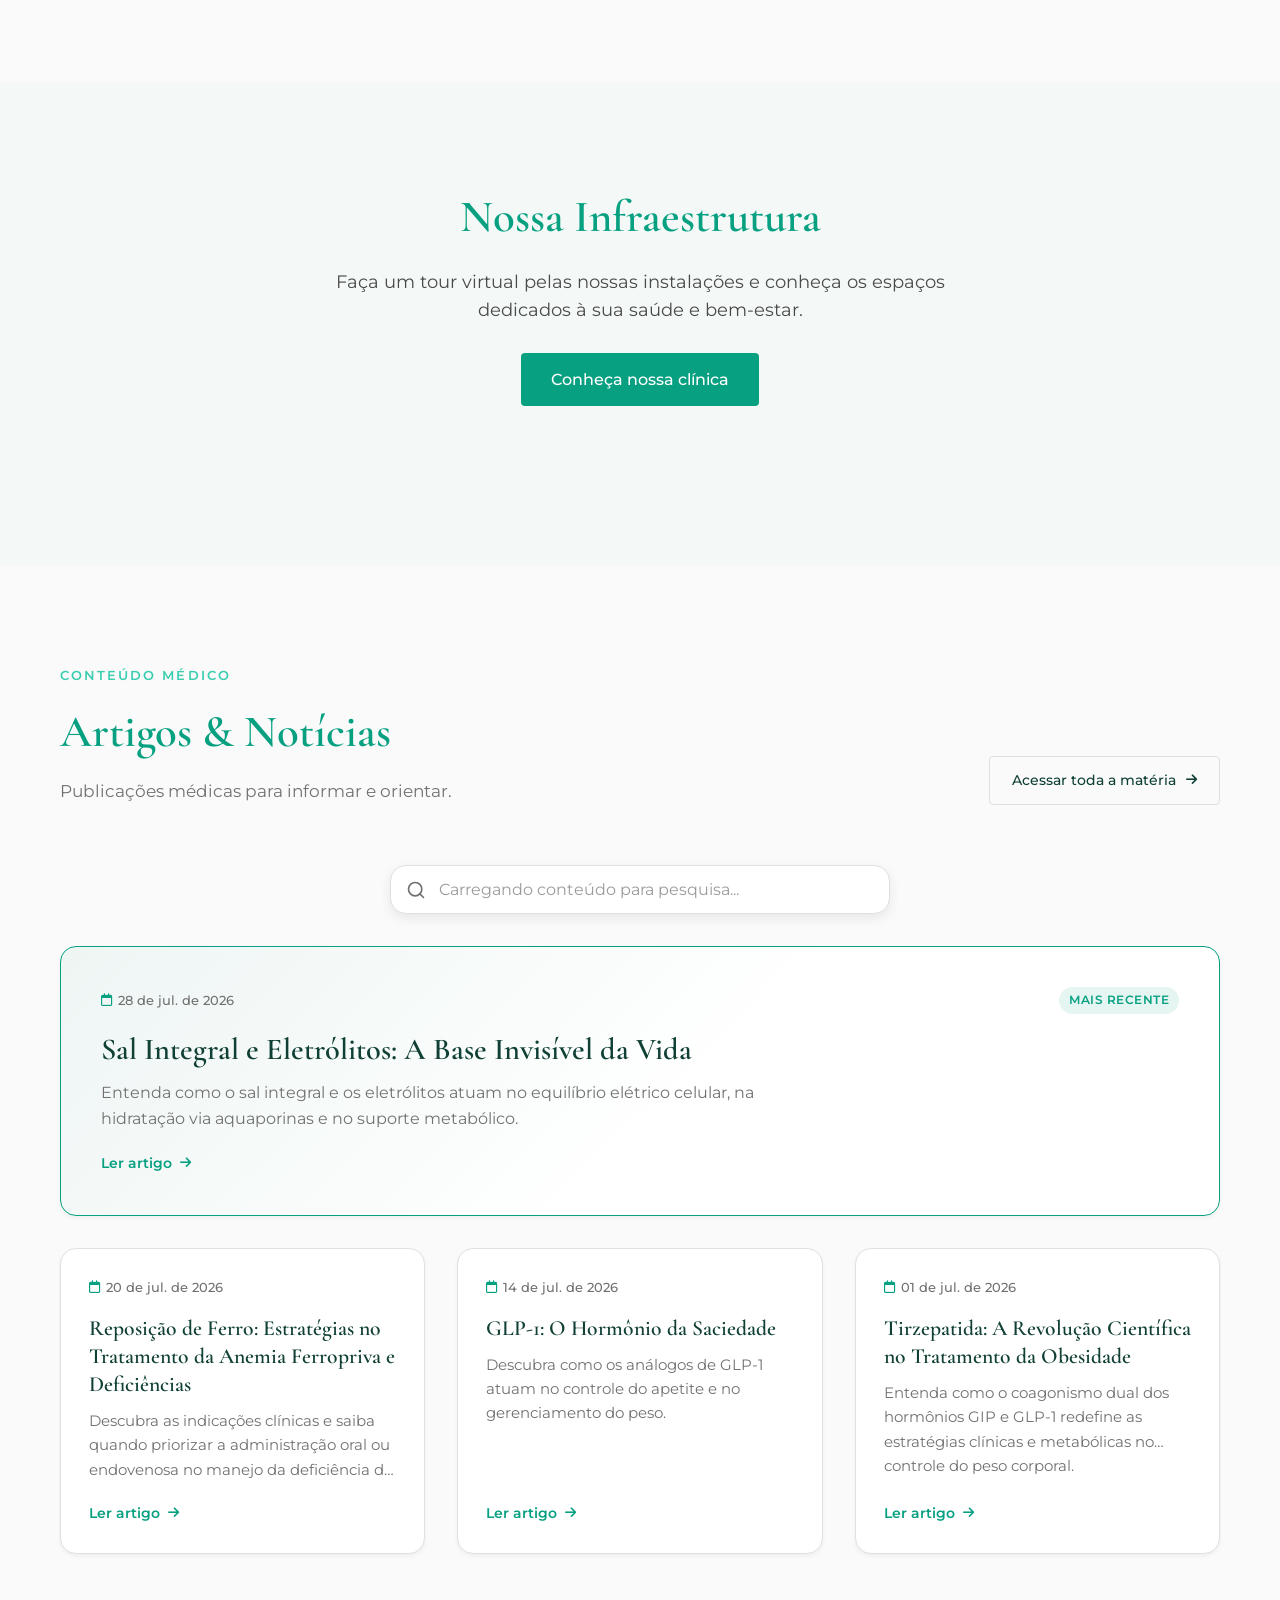
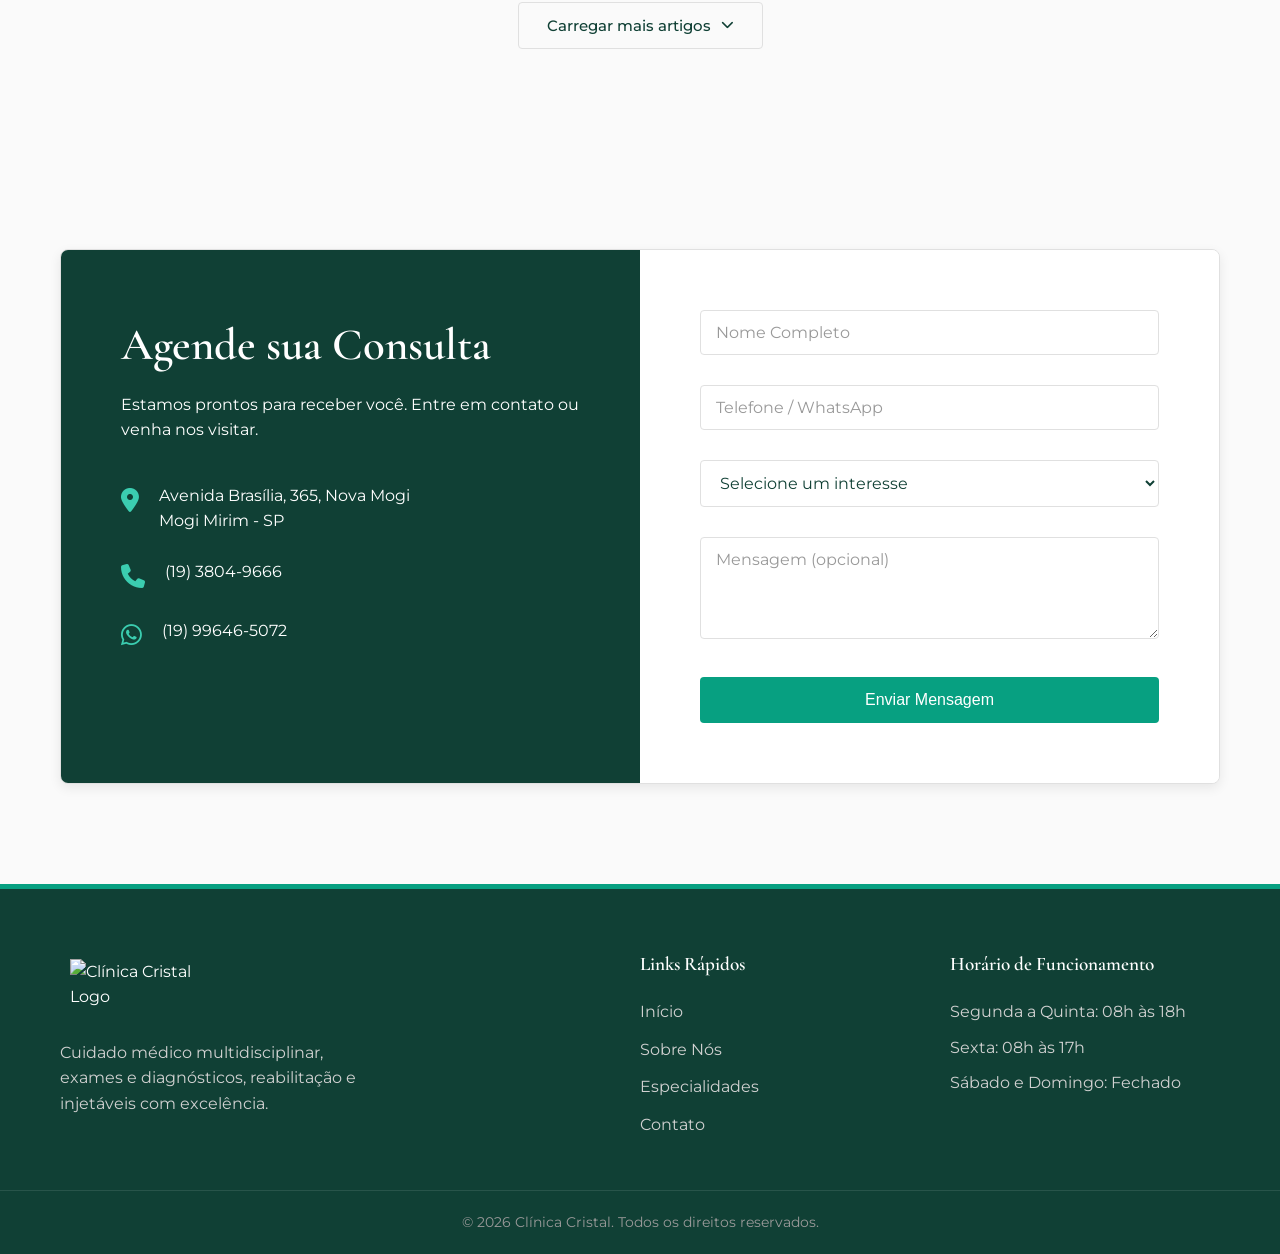
==== commit 1acb8d09: "feat: enhance blog section with new layout, load more functionality, and improved styling" ====
--- a/index.html
+++ b/index.html
@@ -199,13 +199,18 @@
 
     <!-- blog Section -->
     <section id="blog" class="section reveal">
-        <div class="section-header reveal">
-            <h2 class="section-title">Artigos & Notícias - <a href="post.html"><span class="acessar-materia">Acessar
-                        toda a
-                        matéria</span></a></h2>
-        </div>
-        <div class="container">
-
+        <div class="container">
+            <div class="section-header blog-header reveal">
+                <div>
+                    <span class="section-eyebrow">Conteúdo Médico</span>
+                    <h2 class="section-title">Artigos & Notícias</h2>
+                    <p class="section-sub">Publicações médicas para informar e orientar.</p>
+                </div>
+                <a href="post.html" class="blog-view-all">
+                    Acessar toda a matéria
+                    <i class="fa-solid fa-arrow-right"></i>
+                </a>
+            </div>
 
             <!-- Barra de Pesquisa -->
             <div class="search-container">
@@ -228,11 +233,15 @@
                 </div>
             </div>
 
-            <p class="section-sub">Publicações médicas para informar e orientar.</p>
-            <div id="posts" class="grid posts"></div>
+            <div id="posts" class="posts"></div>
             <p id="no-posts" class="muted" hidden>Nenhuma publicação encontrada.</p>
-            <p class="muted small">
-            </p>
+
+            <div class="load-more-wrapper">
+                <button id="loadMoreBtn" class="load-more-btn" hidden>
+                    Carregar mais artigos
+                    <i class="fa-solid fa-chevron-down"></i>
+                </button>
+            </div>
         </div>
     </section>
 
--- a/style.css
+++ b/style.css
@@ -407,36 +407,189 @@
     gap: 30px;
 }
 
-.posts {
-    grid-template-columns: repeat(auto-fit, minmax(260px, 1fr));
-}
-
 .acessar-materia {
     color: var(--color-dark);
 }
 
+/* Header: title + description on the left, "view all" action on the right */
+.blog-header {
+    display: flex;
+    align-items: flex-end;
+    justify-content: space-between;
+    gap: 2rem;
+    text-align: left;
+}
+
+.blog-header .section-title {
+    margin-bottom: 10px;
+}
+
+.section-eyebrow {
+    display: block;
+    margin-bottom: 10px;
+    color: var(--color-secondary);
+    font-size: 0.8rem;
+    font-weight: 600;
+    letter-spacing: 0.16em;
+    text-transform: uppercase;
+}
+
+.blog-header .section-sub {
+    max-width: 480px;
+    color: var(--color-muted);
+    font-size: 1.05rem;
+}
+
+.blog-view-all {
+    display: inline-flex;
+    align-items: center;
+    gap: 10px;
+    flex-shrink: 0;
+    padding: 12px 22px;
+    border: 1px solid var(--color-gray);
+    border-radius: var(--radius-sm);
+    color: var(--color-dark);
+    font-size: 0.9rem;
+    font-weight: 500;
+    white-space: nowrap;
+    transition: var(--transition);
+}
+
+.blog-view-all i {
+    font-size: 0.8rem;
+    transition: transform 0.25s ease;
+}
+
+.blog-view-all:hover {
+    background: var(--color-dark);
+    border-color: var(--color-dark);
+    color: var(--color-white);
+}
+
+.blog-view-all:hover i {
+    transform: translateX(4px);
+}
+
+/* Post grid */
+.posts {
+    display: grid;
+    grid-template-columns: repeat(auto-fill, minmax(300px, 1fr));
+    gap: 2rem;
+}
+
 .post-card {
+    display: flex;
+    flex-direction: column;
     background: var(--color-white);
     border: 1px solid var(--color-gray);
     border-radius: var(--radius-lg);
-    padding: 1.5rem;
+    padding: 1.75rem;
     box-shadow: var(--shadow-sm);
     transition: var(--transition);
+    text-decoration: none;
+    color: inherit;
 }
 
 .post-card:hover {
-    box-shadow: var(--shadow-md);
+    box-shadow: var(--shadow-hover);
     border-color: var(--color-primary);
+    transform: translateY(-4px);
+}
+
+.post-card-top {
+    display: flex;
+    align-items: center;
+    justify-content: space-between;
+    gap: 0.75rem;
+    margin-bottom: 1rem;
+}
+
+.post-date {
+    display: inline-flex;
+    align-items: center;
+    gap: 6px;
+    font-size: 0.82rem;
+    color: var(--color-muted);
+    font-weight: 500;
+}
+
+.post-date i {
+    color: var(--color-primary);
+    font-size: 0.8rem;
+}
+
+.post-badge {
+    padding: 4px 10px;
+    border-radius: 999px;
+    background: rgba(7, 160, 129, 0.1);
+    color: var(--color-primary);
+    font-size: 0.72rem;
+    font-weight: 600;
+    letter-spacing: 0.04em;
+    text-transform: uppercase;
+    white-space: nowrap;
 }
 
 .post-card h3 {
-    margin: 0.5rem 0 0.8rem;
-    font-size: 1.2rem;
+    margin: 0 0 0.7rem;
+    font-size: 1.35rem;
+    line-height: 1.3;
+    color: var(--color-dark);
+    transition: var(--transition);
+}
+
+.post-card:hover h3 {
+    color: var(--color-primary);
 }
 
 .post-card p {
+    flex-grow: 1;
+    margin-bottom: 1.25rem;
     color: var(--color-muted);
     font-size: 0.95rem;
+    line-height: 1.6;
+    display: -webkit-box;
+    -webkit-line-clamp: 3;
+    -webkit-box-orient: vertical;
+    overflow: hidden;
+}
+
+.post-read-more {
+    display: inline-flex;
+    align-items: center;
+    gap: 8px;
+    margin-top: auto;
+    color: var(--color-primary);
+    font-size: 0.9rem;
+    font-weight: 600;
+}
+
+.post-read-more i {
+    font-size: 0.8rem;
+    transition: transform 0.25s ease;
+}
+
+.post-card:hover .post-read-more i {
+    transform: translateX(4px);
+}
+
+/* Most recent post gets a full-width, elevated treatment */
+.post-card-featured {
+    grid-column: 1 / -1;
+    padding: 2.5rem;
+    border-color: var(--color-primary);
+    background: linear-gradient(135deg, rgba(7, 160, 129, 0.05), var(--color-white) 55%);
+}
+
+.post-card-featured h3 {
+    max-width: 700px;
+    font-size: 1.9rem;
+}
+
+.post-card-featured p {
+    max-width: 700px;
+    -webkit-line-clamp: 2;
+    font-size: 1rem;
 }
 
 .post-meta {
@@ -445,6 +598,58 @@
     align-items: center;
     font-size: 0.85rem;
     color: var(--color-muted);
+}
+
+.load-more-wrapper {
+    display: flex;
+    justify-content: center;
+    margin-top: 3rem;
+}
+
+.load-more-btn {
+    display: inline-flex;
+    align-items: center;
+    gap: 10px;
+    padding: 13px 28px;
+    background: transparent;
+    border: 1px solid var(--color-gray);
+    border-radius: var(--radius-sm);
+    color: var(--color-dark);
+    font-family: inherit;
+    font-size: 0.95rem;
+    font-weight: 500;
+    cursor: pointer;
+    transition: var(--transition);
+}
+
+.load-more-btn i {
+    font-size: 0.8rem;
+    transition: transform 0.25s ease;
+}
+
+.load-more-btn:hover {
+    background: var(--color-primary);
+    border-color: var(--color-primary);
+    color: var(--color-white);
+}
+
+.load-more-btn:hover i {
+    transform: translateY(2px);
+}
+
+@media (max-width: 640px) {
+    .blog-header {
+        flex-direction: column;
+        align-items: flex-start;
+    }
+
+    .post-card-featured {
+        padding: 1.75rem;
+    }
+
+    .post-card-featured h3 {
+        font-size: 1.5rem;
+    }
 }
 
 /* Barra de Pesquisa */
@@ -1091,4 +1296,4 @@
     .environment-grid img {
         height: auto;
     }
-}
+}
